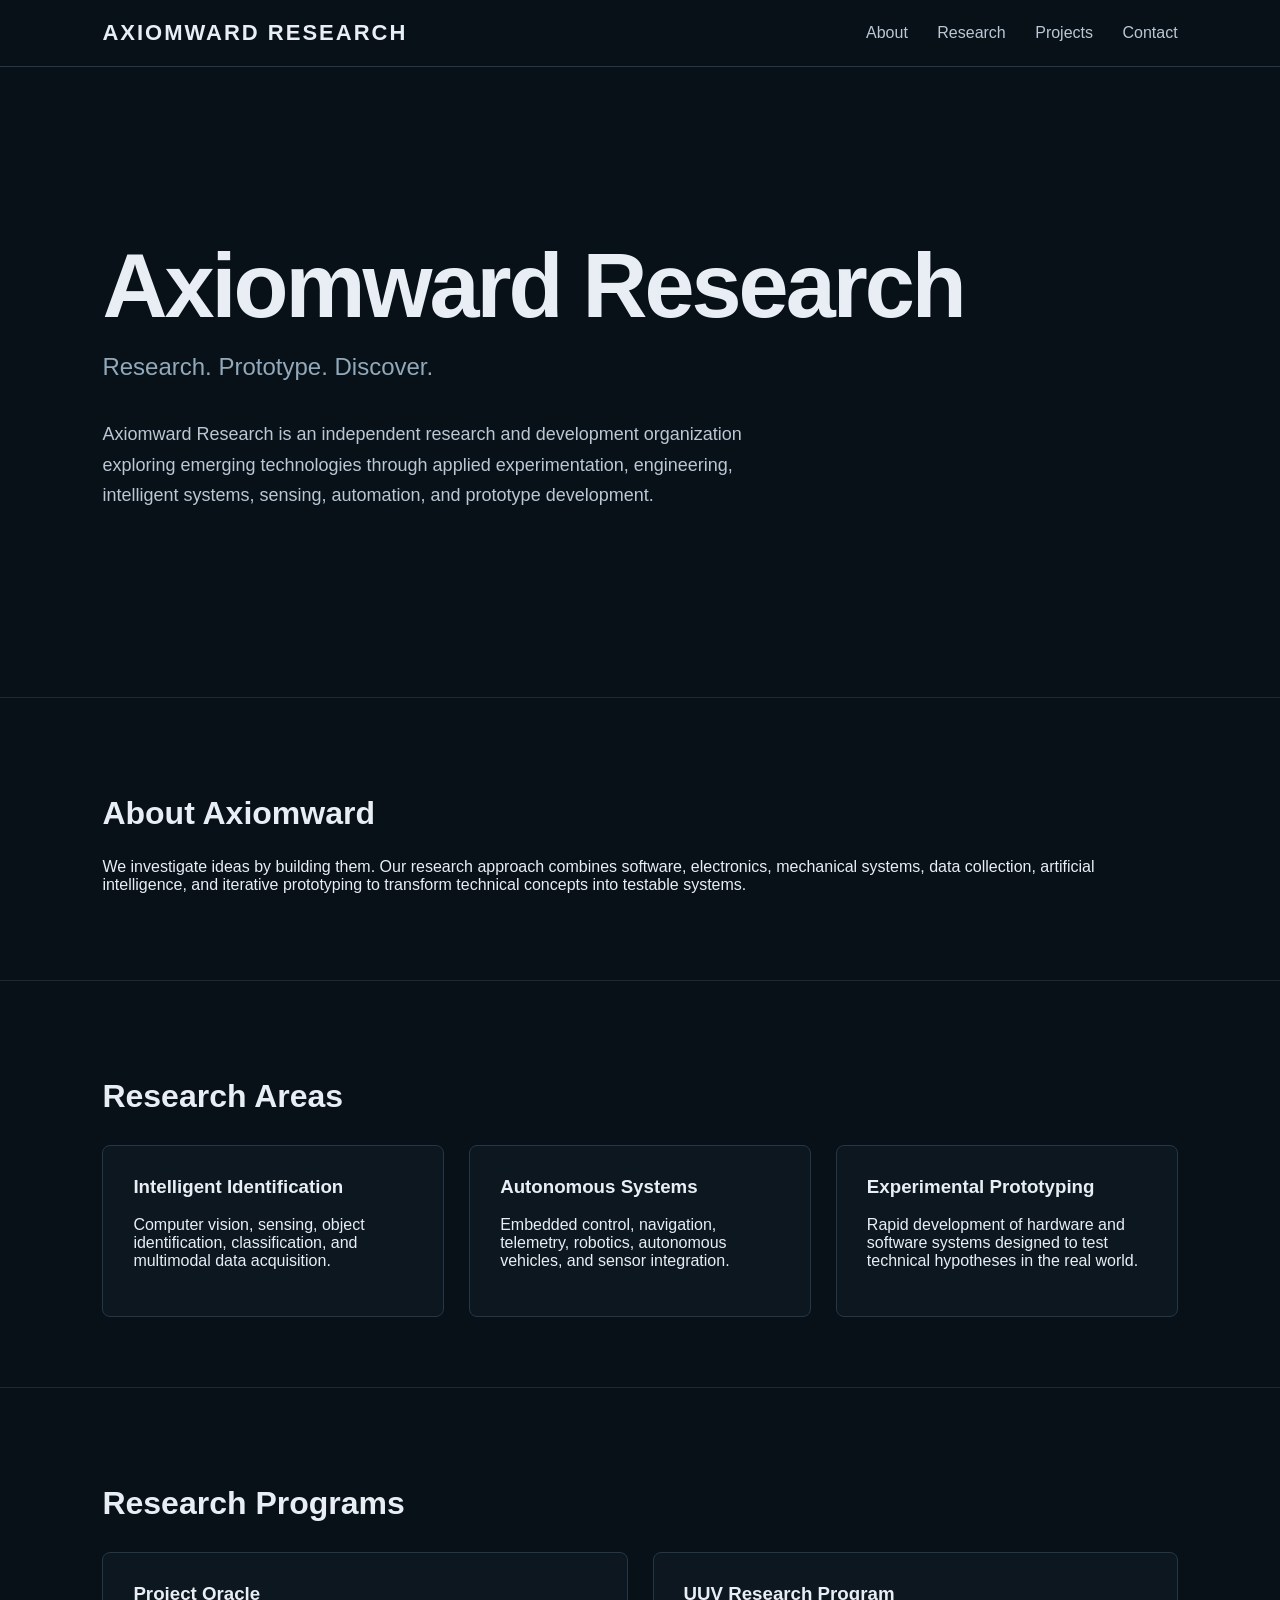
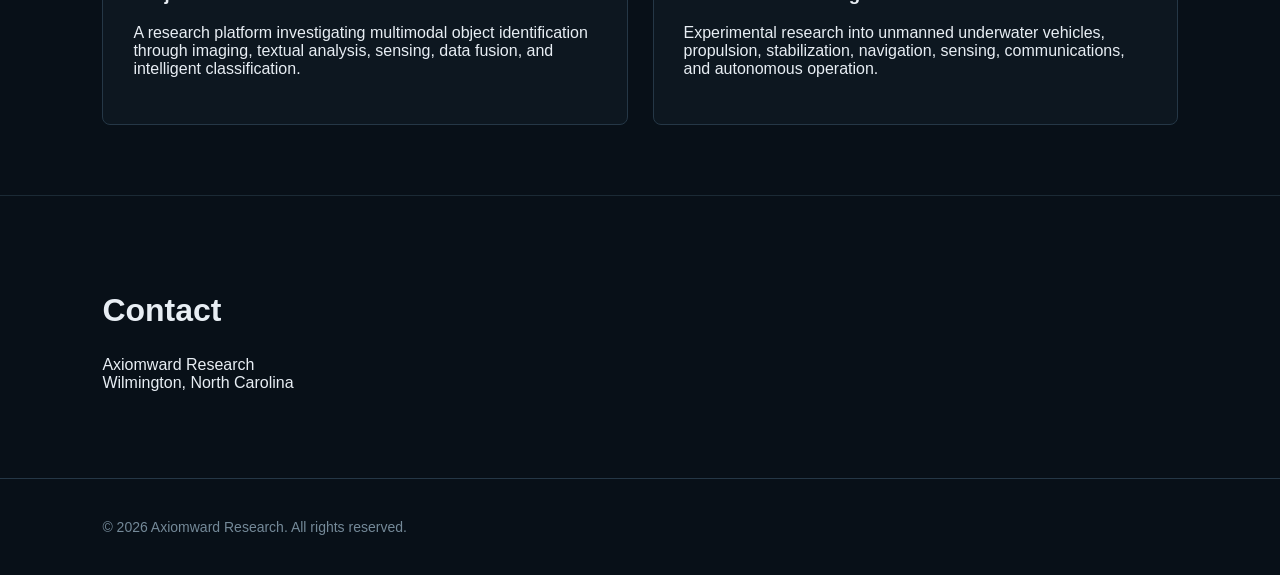
==== index.html @ 860c5de5 "Create index.html" ====
<!DOCTYPE html>
<html lang="en">
<head>
    <meta charset="UTF-8">
    <meta name="viewport" content="width=device-width, initial-scale=1.0">

    <title>Axiomward Research</title>

    <meta name="description"
          content="Axiomward Research develops experimental technologies through applied research, prototyping, sensing, automation, and intelligent systems.">

    <style>
        * {
            box-sizing: border-box;
        }

        body {
            margin: 0;
            font-family: Arial, Helvetica, sans-serif;
            background: #081018;
            color: #e8eef4;
        }

        header {
            padding: 20px 8%;
            border-bottom: 1px solid #253746;
            display: flex;
            justify-content: space-between;
            align-items: center;
        }

        .brand {
            font-size: 22px;
            font-weight: bold;
            letter-spacing: 2px;
        }

        nav a {
            color: #b9c8d4;
            text-decoration: none;
            margin-left: 25px;
        }

        nav a:hover {
            color: white;
        }

        .hero {
            min-height: 70vh;
            padding: 120px 8%;
            display: flex;
            flex-direction: column;
            justify-content: center;
            max-width: 1100px;
        }

        .hero h1 {
            font-size: clamp(48px, 8vw, 90px);
            margin: 0;
            letter-spacing: -3px;
        }

        .hero h2 {
            font-size: 24px;
            font-weight: normal;
            color: #91a9ba;
            margin-top: 15px;
        }

        .hero p {
            max-width: 700px;
            font-size: 18px;
            line-height: 1.7;
            color: #b9c8d4;
        }

        .section {
            padding: 70px 8%;
            border-top: 1px solid #1b2a35;
        }

        .section h2 {
            font-size: 32px;
        }

        .projects {
            display: grid;
            grid-template-columns: repeat(auto-fit, minmax(280px, 1fr));
            gap: 25px;
            margin-top: 30px;
        }

        .project {
            padding: 30px;
            border: 1px solid #253746;
            border-radius: 8px;
            background: #0d1720;
        }

        .project h3 {
            margin-top: 0;
        }

        footer {
            padding: 40px 8%;
            border-top: 1px solid #253746;
            color: #748998;
            font-size: 14px;
        }
    </style>
</head>

<body>

<header>
    <div class="brand">AXIOMWARD RESEARCH</div>

    <nav>
        <a href="#about">About</a>
        <a href="#research">Research</a>
        <a href="#projects">Projects</a>
        <a href="#contact">Contact</a>
    </nav>
</header>

<main>

<section class="hero">

    <h1>Axiomward Research</h1>

    <h2>Research. Prototype. Discover.</h2>

    <p>
        Axiomward Research is an independent research and development
        organization exploring emerging technologies through applied
        experimentation, engineering, intelligent systems, sensing,
        automation, and prototype development.
    </p>

</section>

<section class="section" id="about">

    <h2>About Axiomward</h2>

    <p>
        We investigate ideas by building them. Our research approach
        combines software, electronics, mechanical systems, data
        collection, artificial intelligence, and iterative prototyping
        to transform technical concepts into testable systems.
    </p>

</section>

<section class="section" id="research">

    <h2>Research Areas</h2>

    <div class="projects">

        <div class="project">
            <h3>Intelligent Identification</h3>
            <p>
                Computer vision, sensing, object identification,
                classification, and multimodal data acquisition.
            </p>
        </div>

        <div class="project">
            <h3>Autonomous Systems</h3>
            <p>
                Embedded control, navigation, telemetry, robotics,
                autonomous vehicles, and sensor integration.
            </p>
        </div>

        <div class="project">
            <h3>Experimental Prototyping</h3>
            <p>
                Rapid development of hardware and software systems
                designed to test technical hypotheses in the real world.
            </p>
        </div>

    </div>

</section>

<section class="section" id="projects">

    <h2>Research Programs</h2>

    <div class="projects">

        <div class="project">
            <h3>Project Oracle</h3>
            <p>
                A research platform investigating multimodal object
                identification through imaging, textual analysis,
                sensing, data fusion, and intelligent classification.
            </p>
        </div>

        <div class="project">
            <h3>UUV Research Program</h3>
            <p>
                Experimental research into unmanned underwater vehicles,
                propulsion, stabilization, navigation, sensing,
                communications, and autonomous operation.
            </p>
        </div>

    </div>

</section>

<section class="section" id="contact">

    <h2>Contact</h2>

    <p>
        Axiomward Research<br>
        Wilmington, North Carolina
    </p>

</section>

</main>

<footer>
    © 2026 Axiomward Research. All rights reserved.
</footer>

</body>
</html>
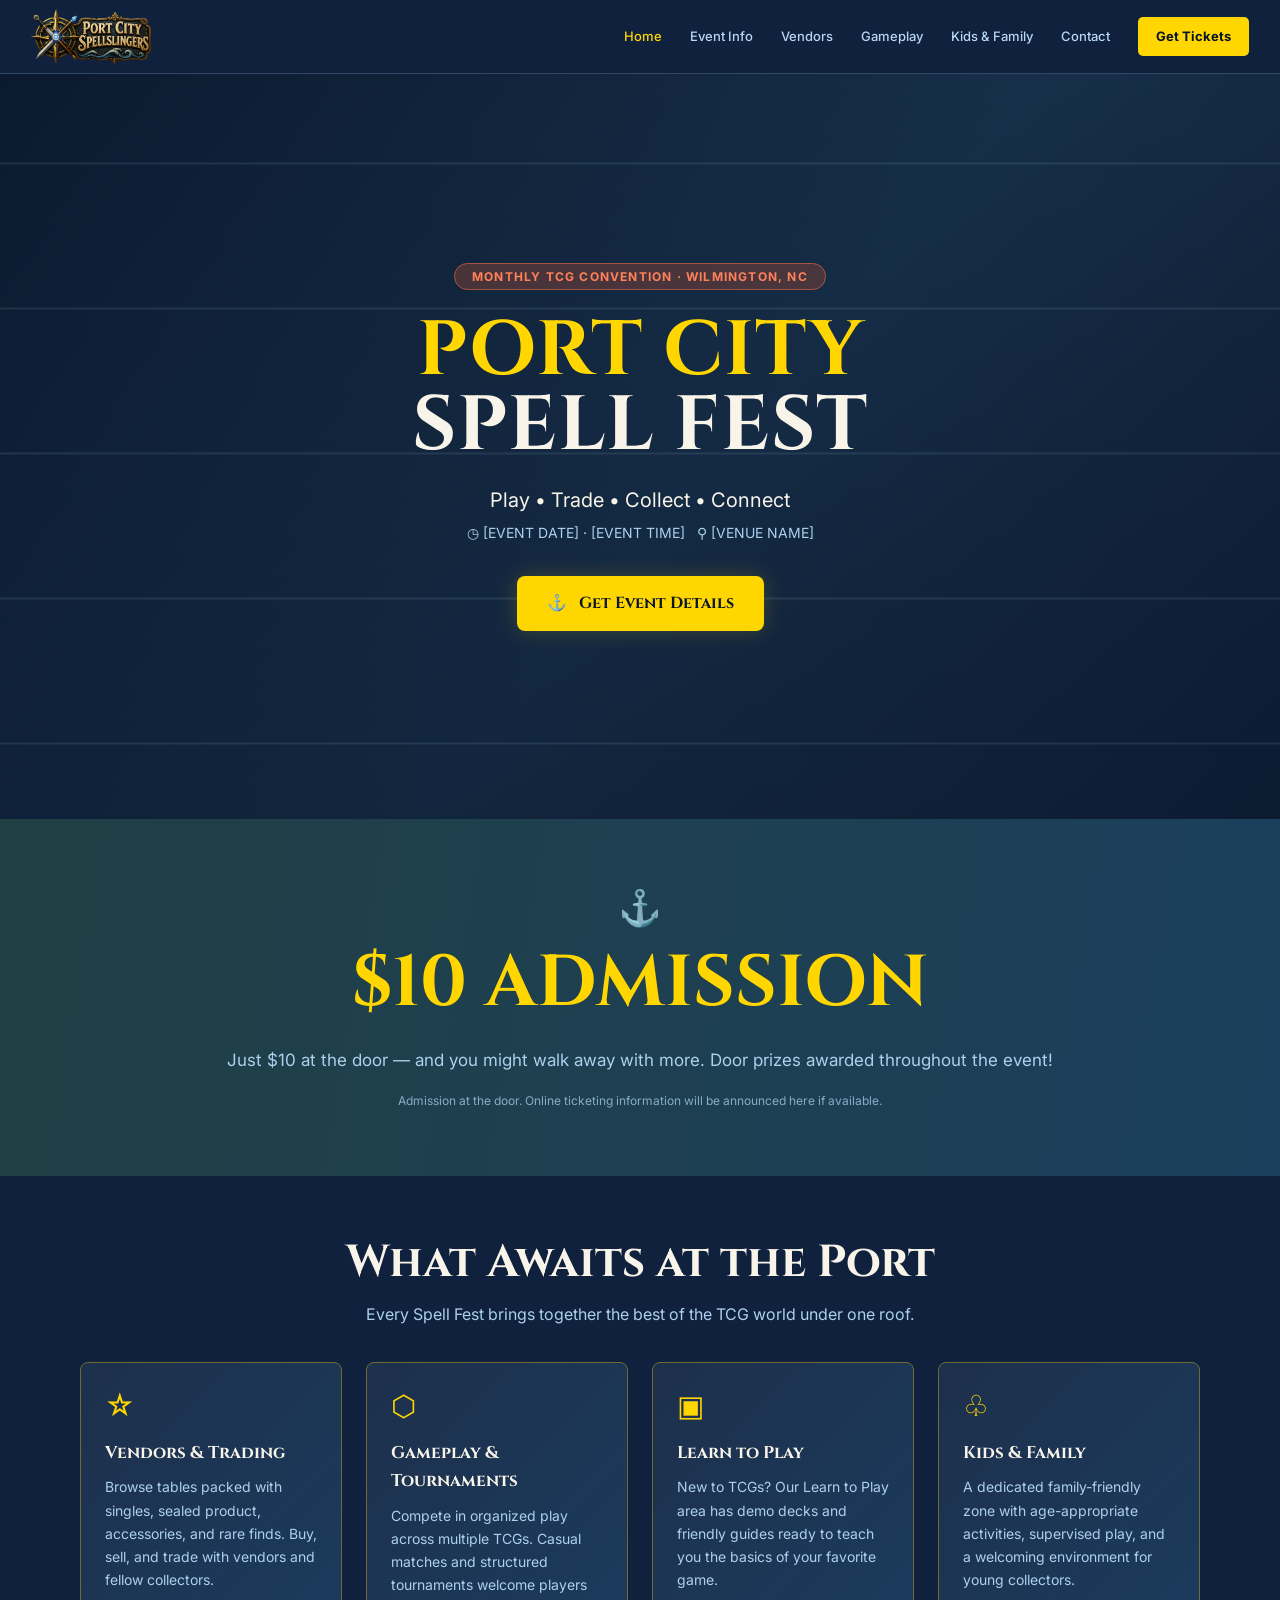
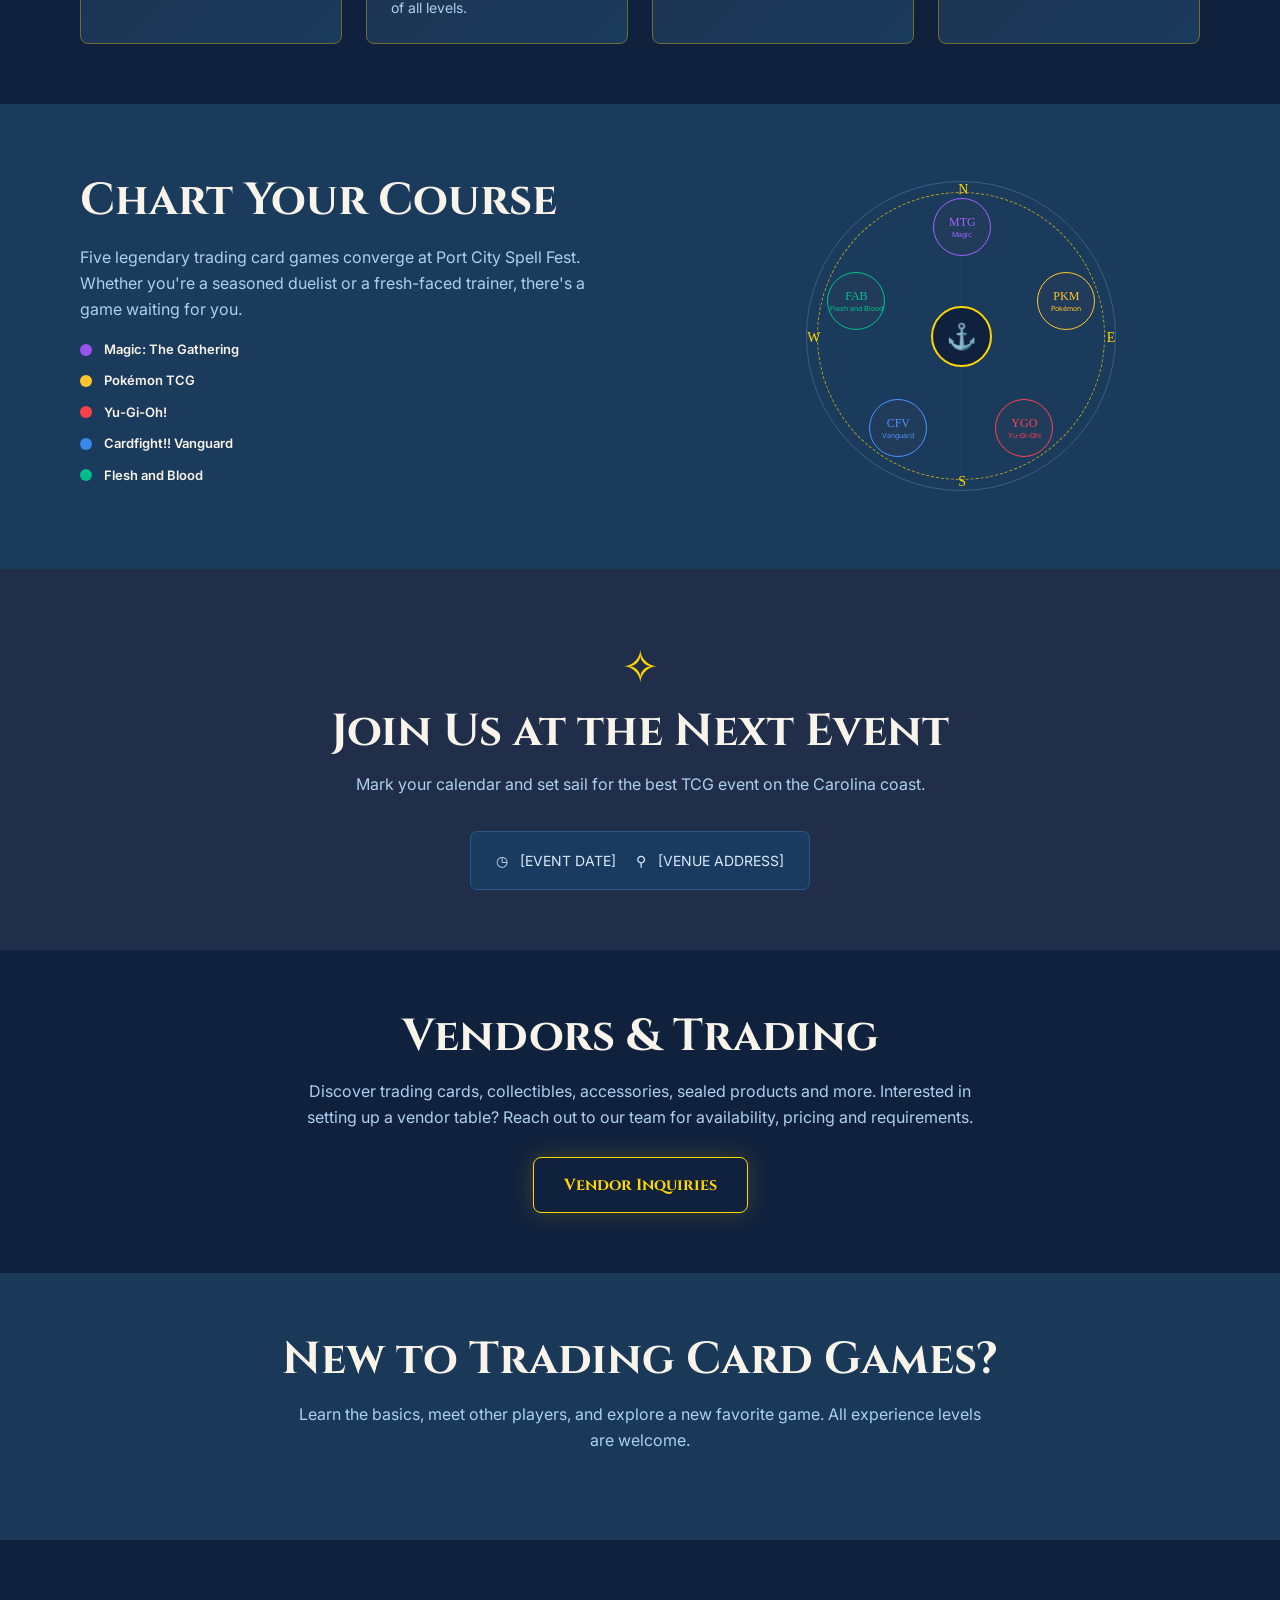
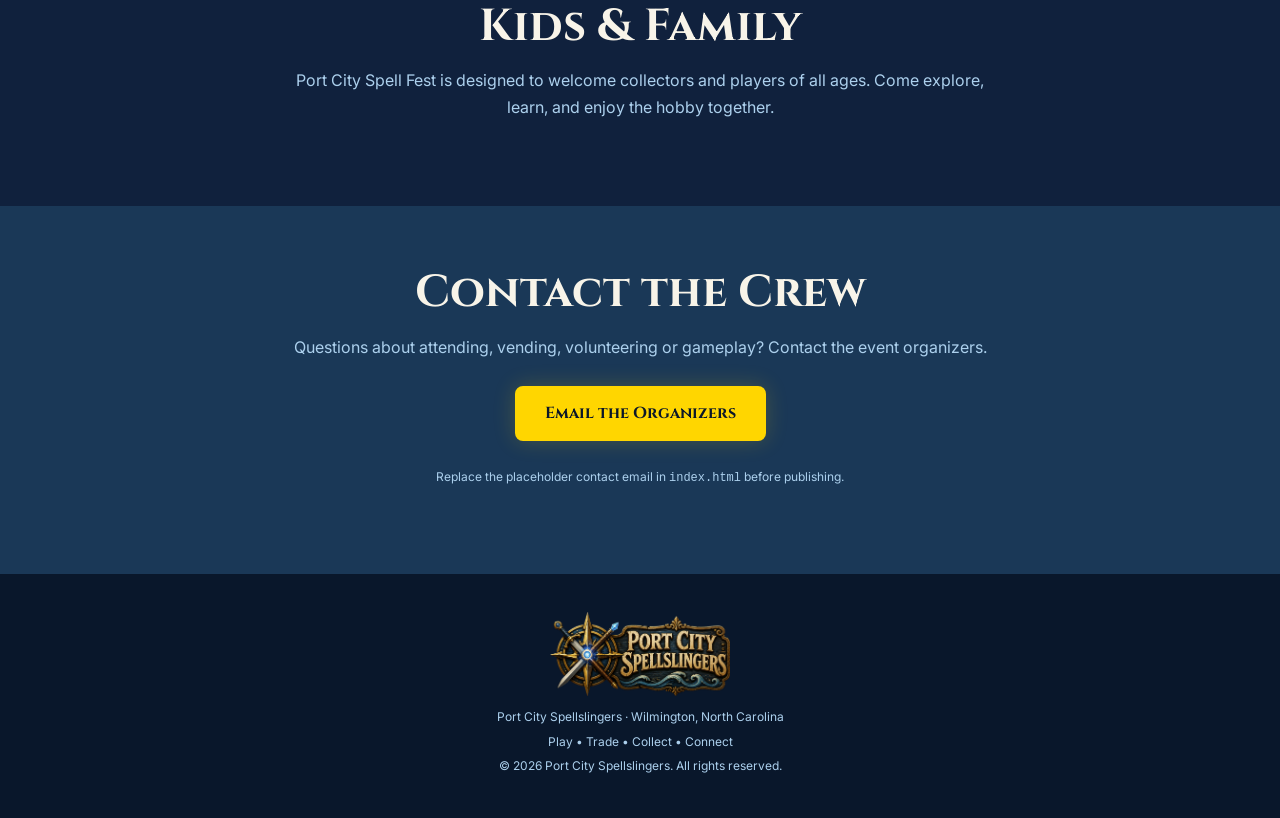
==== commit b87ee010: "Add files via upload" ====
--- a/index.html
+++ b/index.html
@@ -1,236 +1,24 @@
 <!DOCTYPE html>
-<html lang="en">
-<head>
-    <meta charset="UTF-8">
-    <meta name="viewport" content="width=device-width, initial-scale=1.0">
-
-    <title>Axiomward Research</title>
-
-    <meta name="description"
-          content="Axiomward Research develops experimental technologies through applied research, prototyping, sensing, automation, and intelligent systems.">
-
-    <style>
-        * {
-            box-sizing: border-box;
-        }
-
-        body {
-            margin: 0;
-            font-family: Arial, Helvetica, sans-serif;
-            background: #081018;
-            color: #e8eef4;
-        }
-
-        header {
-            padding: 20px 8%;
-            border-bottom: 1px solid #253746;
-            display: flex;
-            justify-content: space-between;
-            align-items: center;
-        }
-
-        .brand {
-            font-size: 22px;
-            font-weight: bold;
-            letter-spacing: 2px;
-        }
-
-        nav a {
-            color: #b9c8d4;
-            text-decoration: none;
-            margin-left: 25px;
-        }
-
-        nav a:hover {
-            color: white;
-        }
-
-        .hero {
-            min-height: 70vh;
-            padding: 120px 8%;
-            display: flex;
-            flex-direction: column;
-            justify-content: center;
-            max-width: 1100px;
-        }
-
-        .hero h1 {
-            font-size: clamp(48px, 8vw, 90px);
-            margin: 0;
-            letter-spacing: -3px;
-        }
-
-        .hero h2 {
-            font-size: 24px;
-            font-weight: normal;
-            color: #91a9ba;
-            margin-top: 15px;
-        }
-
-        .hero p {
-            max-width: 700px;
-            font-size: 18px;
-            line-height: 1.7;
-            color: #b9c8d4;
-        }
-
-        .section {
-            padding: 70px 8%;
-            border-top: 1px solid #1b2a35;
-        }
-
-        .section h2 {
-            font-size: 32px;
-        }
-
-        .projects {
-            display: grid;
-            grid-template-columns: repeat(auto-fit, minmax(280px, 1fr));
-            gap: 25px;
-            margin-top: 30px;
-        }
-
-        .project {
-            padding: 30px;
-            border: 1px solid #253746;
-            border-radius: 8px;
-            background: #0d1720;
-        }
-
-        .project h3 {
-            margin-top: 0;
-        }
-
-        footer {
-            padding: 40px 8%;
-            border-top: 1px solid #253746;
-            color: #748998;
-            font-size: 14px;
-        }
-    </style>
-</head>
-
-<body>
-
-<header>
-    <div class="brand">AXIOMWARD RESEARCH</div>
-
-    <nav>
-        <a href="#about">About</a>
-        <a href="#research">Research</a>
-        <a href="#projects">Projects</a>
-        <a href="#contact">Contact</a>
-    </nav>
-</header>
-
-<main>
-
-<section class="hero">
-
-    <h1>Axiomward Research</h1>
-
-    <h2>Research. Prototype. Discover.</h2>
-
-    <p>
-        Axiomward Research is an independent research and development
-        organization exploring emerging technologies through applied
-        experimentation, engineering, intelligent systems, sensing,
-        automation, and prototype development.
-    </p>
-
-</section>
-
-<section class="section" id="about">
-
-    <h2>About Axiomward</h2>
-
-    <p>
-        We investigate ideas by building them. Our research approach
-        combines software, electronics, mechanical systems, data
-        collection, artificial intelligence, and iterative prototyping
-        to transform technical concepts into testable systems.
-    </p>
-
-</section>
-
-<section class="section" id="research">
-
-    <h2>Research Areas</h2>
-
-    <div class="projects">
-
-        <div class="project">
-            <h3>Intelligent Identification</h3>
-            <p>
-                Computer vision, sensing, object identification,
-                classification, and multimodal data acquisition.
-            </p>
-        </div>
-
-        <div class="project">
-            <h3>Autonomous Systems</h3>
-            <p>
-                Embedded control, navigation, telemetry, robotics,
-                autonomous vehicles, and sensor integration.
-            </p>
-        </div>
-
-        <div class="project">
-            <h3>Experimental Prototyping</h3>
-            <p>
-                Rapid development of hardware and software systems
-                designed to test technical hypotheses in the real world.
-            </p>
-        </div>
-
-    </div>
-
-</section>
-
-<section class="section" id="projects">
-
-    <h2>Research Programs</h2>
-
-    <div class="projects">
-
-        <div class="project">
-            <h3>Project Oracle</h3>
-            <p>
-                A research platform investigating multimodal object
-                identification through imaging, textual analysis,
-                sensing, data fusion, and intelligent classification.
-            </p>
-        </div>
-
-        <div class="project">
-            <h3>UUV Research Program</h3>
-            <p>
-                Experimental research into unmanned underwater vehicles,
-                propulsion, stabilization, navigation, sensing,
-                communications, and autonomous operation.
-            </p>
-        </div>
-
-    </div>
-
-</section>
-
-<section class="section" id="contact">
-
-    <h2>Contact</h2>
-
-    <p>
-        Axiomward Research<br>
-        Wilmington, North Carolina
-    </p>
-
-</section>
-
-</main>
-
-<footer>
-    © 2026 Axiomward Research. All rights reserved.
-</footer>
-
-</body>
-</html>
+<html lang="en"><head><meta charset="UTF-8"><meta name="viewport" content="width=device-width,initial-scale=1">
+<meta name="theme-color" content="#10213d"><meta name="description" content="Port City Spell Fest — Wilmington, NC trading card game convention. Play, trade, collect and connect.">
+<title>Port City Spellslingers | Port City Spell Fest</title><link rel="icon" href="favicon.png"><link rel="stylesheet" href="style.css"></head>
+<body><a class="skip" href="#main">Skip to content</a>
+<header class="site-header"><a class="brand" href="#home" aria-label="Port City Spellslingers home"><img src="logo.png" alt="Port City Spellslingers"></a>
+<button class="menu-toggle" aria-label="Toggle navigation" aria-expanded="false">☰</button>
+<nav class="nav" aria-label="Main navigation"><a href="#home">Home</a><a href="#event">Event Info</a><a href="#vendors">Vendors</a><a href="#gameplay">Gameplay</a><a href="#family">Kids & Family</a><a href="#contact">Contact</a><a class="nav-ticket" href="#tickets">Get Tickets</a></nav></header>
+<main id="main"><section class="hero" id="home"><div class="hero-inner"><span class="eyebrow">MONTHLY TCG CONVENTION · WILMINGTON, NC</span><h1><span>PORT CITY</span><br>SPELL FEST</h1><p class="tagline">Play • Trade • Collect • Connect</p><p class="event-meta">◷ <span data-date>[EVENT DATE]</span> · <span data-time>[EVENT TIME]</span> &nbsp; ⚲ <span data-venue>[VENUE NAME]</span></p><a class="btn" href="#event">⚓ &nbsp; Get Event Details</a></div></section>
+<section class="admission" id="tickets"><div class="anchor">⚓</div><h2>$10 ADMISSION</h2><p>Just $10 at the door — and you might walk away with more. Door prizes awarded throughout the event!</p><p class="ticket-note">Admission at the door. Online ticketing information will be announced here if available.</p></section>
+<section class="features section" id="event"><h2>What Awaits at the Port</h2><p class="section-sub">Every Spell Fest brings together the best of the TCG world under one roof.</p><div class="feature-grid">
+<a class="feature" href="#vendors"><span class="feature-icon">☆</span><h3>Vendors & Trading</h3><p>Browse tables packed with singles, sealed product, accessories, and rare finds. Buy, sell, and trade with vendors and fellow collectors.</p></a>
+<a class="feature" href="#gameplay"><span class="feature-icon">⬡</span><h3>Gameplay & Tournaments</h3><p>Compete in organized play across multiple TCGs. Casual matches and structured tournaments welcome players of all levels.</p></a>
+<a class="feature" href="#learn"><span class="feature-icon">▣</span><h3>Learn to Play</h3><p>New to TCGs? Our Learn to Play area has demo decks and friendly guides ready to teach you the basics of your favorite game.</p></a>
+<a class="feature" href="#family"><span class="feature-icon">♧</span><h3>Kids & Family</h3><p>A dedicated family-friendly zone with age-appropriate activities, supervised play, and a welcoming environment for young collectors.</p></a></div></section>
+<section class="course section" id="gameplay"><div class="course-copy"><h2>Chart Your Course</h2><p>Five legendary trading card games converge at Port City Spell Fest. Whether you're a seasoned duelist or a fresh-faced trainer, there's a game waiting for you.</p><ul class="games"><li><i class="purple"></i>Magic: The Gathering</li><li><i class="gold"></i>Pokémon TCG</li><li><i class="red"></i>Yu-Gi-Oh!</li><li><i class="blue"></i>Cardfight!! Vanguard</li><li><i class="green"></i>Flesh and Blood</li></ul></div>
+<div class="compass" aria-label="Featured games compass"><span class="north">N</span><span class="east">E</span><span class="south">S</span><span class="west">W</span><div class="ring"></div><div class="hub">⚓</div><div class="game-dot mtg">MTG<small>Magic</small></div><div class="game-dot pkm">PKM<small>Pokémon</small></div><div class="game-dot ygo">YGO<small>Yu-Gi-Oh!</small></div><div class="game-dot cfv">CFV<small>Vanguard</small></div><div class="game-dot fab">FAB<small>Flesh and Blood</small></div></div></section>
+<section class="next section"><div class="sparkle">✧</div><h2>Join Us at the Next Event</h2><p class="section-sub">Mark your calendar and set sail for the best TCG event on the Carolina coast.</p><div class="details"><span>◷ &nbsp; <span data-date>[EVENT DATE]</span></span><span>⚲ &nbsp; <span data-address>[VENUE ADDRESS]</span></span></div></section>
+<section class="section detail-section" id="vendors"><h2>Vendors & Trading</h2><p>Discover trading cards, collectibles, accessories, sealed products and more. Interested in setting up a vendor table? Reach out to our team for availability, pricing and requirements.</p><a class="btn btn-outline" href="#contact">Vendor Inquiries</a></section>
+<section class="section detail-section alt" id="learn"><h2>New to Trading Card Games?</h2><p>Learn the basics, meet other players, and explore a new favorite game. All experience levels are welcome.</p></section>
+<section class="section detail-section" id="family"><h2>Kids & Family</h2><p>Port City Spell Fest is designed to welcome collectors and players of all ages. Come explore, learn, and enjoy the hobby together.</p></section>
+<section class="section detail-section alt" id="contact"><h2>Contact the Crew</h2><p>Questions about attending, vending, volunteering or gameplay? Contact the event organizers.</p><p><a class="btn" id="contact-link" href="mailto:REPLACE_WITH_EMAIL@example.com?subject=Port%20City%20Spell%20Fest%20Inquiry">Email the Organizers</a></p><p class="small">Replace the placeholder contact email in <code>index.html</code> before publishing.</p></section></main>
+<footer><img src="logo.png" alt="" loading="lazy"><p>Port City Spellslingers · Wilmington, North Carolina</p><p>Play • Trade • Collect • Connect</p><p>© <span id="year"></span> Port City Spellslingers. All rights reserved.</p></footer>
+<script src="script.js"></script></body></html>
--- a/style.css
+++ b/style.css
@@ -0,0 +1,2 @@
+@import url('https://fonts.googleapis.com/css2?family=Cinzel:wght@500;600;700&family=Inter:wght@400;500;600;700&display=swap');
+:root{--navy:#10213d;--deep:#0c1c34;--panel:#1b395a;--gold:#ffd600;--text:#f8f4e9;--muted:#acd0ed}*{box-sizing:border-box}html{scroll-behavior:smooth;scroll-padding-top:80px}body{margin:0;background:var(--navy);color:var(--text);font-family:Inter,Arial,sans-serif;line-height:1.65}a{color:inherit}.skip{position:absolute;top:-60px;left:8px;background:white;color:black;padding:8px;z-index:100}.skip:focus{top:8px}.site-header{height:74px;background:#10213d;display:flex;align-items:center;justify-content:space-between;padding:8px 2.4%;border-bottom:1px solid #314764;position:sticky;top:0;z-index:10}.brand img{display:block;width:120px;max-height:62px;object-fit:contain}.nav{display:flex;align-items:center;gap:28px}.nav a{text-decoration:none;font-size:13px;color:#b7d7f6;font-weight:500}.nav a:hover,.nav a:focus{color:var(--gold)}.nav a:first-child{color:var(--gold)}.nav .nav-ticket{background:var(--gold);color:#061428;padding:9px 18px;border-radius:5px;font-weight:700}.menu-toggle{display:none}.hero{min-height:745px;display:grid;place-items:center;text-align:center;padding:100px 20px;position:relative;background:linear-gradient(180deg,rgba(12,27,49,.55),rgba(12,27,49,.76)),linear-gradient(130deg,#0a172a,#244767 55%,#101c32)}.hero:before{content:"";position:absolute;inset:0;opacity:.18;background:repeating-linear-gradient(0deg,transparent 0 74px,#7392a8 75px 76px,transparent 77px 145px);pointer-events:none}.hero-inner{position:relative}.eyebrow{border:1px solid #a35442;background:#643b38aa;color:#ff825a;border-radius:25px;padding:5px 17px;letter-spacing:1.2px;font-size:12px;font-weight:700}.hero h1{font-family:Cinzel,Georgia,serif;font-size:clamp(48px,6vw,82px);line-height:.98;letter-spacing:1px;margin:25px 0 20px;font-weight:700}.hero h1 span{color:var(--gold)}.tagline{font-size:20px;margin:15px 0 4px}.event-meta{font-size:14px;color:var(--muted);margin:0 0 32px}.btn{display:inline-block;background:var(--gold);color:#0b1729;border-radius:8px;padding:14px 30px;text-decoration:none;font-family:Cinzel,Georgia,serif;font-weight:700;box-shadow:0 0 22px #ffd60030}.btn:hover{background:#ffe956;transform:translateY(-1px)}.admission{text-align:center;background:linear-gradient(100deg,#203f44,#1b405d);padding:60px 20px 53px}.anchor{color:#37baff;font-size:35px}.admission h2{font-size:clamp(45px,6vw,72px);color:var(--gold);margin:2px 0;font-family:Cinzel,Georgia,serif;line-height:1.25}.admission p{color:var(--muted);font-size:17px}.admission .ticket-note{font-size:12px;opacity:.75}.section{padding:60px max(5%,calc((100vw - 1120px)/2));}.section h2{font-family:Cinzel,Georgia,serif;font-size:clamp(28px,3.5vw,46px);line-height:1.2;margin:0 0 12px}.features{text-align:center;background:#10213d}.section-sub{color:var(--muted);margin:0 0 34px}.feature-grid{display:grid;grid-template-columns:repeat(4,1fr);gap:24px;text-align:left}.feature{display:block;text-decoration:none;background:linear-gradient(135deg,#1d304c,#1b3b5d);border:1px solid #706b36;border-radius:8px;padding:24px;min-height:270px;transition:transform .2s,border-color .2s}.feature:hover{transform:translateY(-5px);border-color:var(--gold)}.feature-icon{display:block;color:var(--gold);font-size:29px;line-height:1.3}.feature h3{font-family:Cinzel,Georgia,serif;font-size:17px;margin:15px 0 8px}.feature p{color:var(--muted);font-size:14px;margin:0}.course{background:#1b3b5c;display:grid;grid-template-columns:1.2fr 1fr;gap:70px;align-items:center;min-height:465px}.course p{color:var(--muted);max-width:540px}.games{padding:0;list-style:none;font-size:13px;font-weight:600}.games li{display:flex;align-items:center;gap:12px;margin:10px 0}.games i{width:12px;height:12px;border-radius:50%;display:inline-block}.purple{background:#9854ef}.gold{background:#ffc52a}.red{background:#ff4049}.blue{background:#3788ef}.green{background:#00ba89}.compass{height:310px;width:310px;border:1px solid #3c5e80;border-radius:50%;position:relative;margin:auto;background:linear-gradient(90deg,transparent 49.8%,#41608055 50%,transparent 50.2%),linear-gradient(0deg,transparent 49.8%,#41608055 50%,transparent 50.2%)}.ring{position:absolute;inset:10px;border:1px dashed #c8aa19;border-radius:50%}.hub{position:absolute;top:40%;left:40%;width:20%;height:20%;border:2px solid var(--gold);border-radius:50%;display:grid;place-items:center;color:#3bb6ef;background:#10213d;font-size:25px}.north,.east,.south,.west{position:absolute;color:var(--gold);font:14px Georgia}.north{top:0;left:49%}.east{right:0;top:48%}.south{bottom:0;left:49%}.west{left:0;top:48%}.game-dot{position:absolute;width:58px;height:58px;border:1.5px solid currentColor;border-radius:50%;display:flex;flex-direction:column;align-items:center;justify-content:center;font:12px Georgia;background:#213b5a}.game-dot small{font:7px Inter}.mtg{top:16px;left:126px;color:#9d66ff}.pkm{top:90px;right:20px;color:#ffc52a}.ygo{right:62px;bottom:33px;color:#ff4054}.cfv{left:62px;bottom:33px;color:#4b95ff}.fab{top:90px;left:20px;color:#00c58b}.next{text-align:center;background:#202e49}.sparkle{font-size:46px;color:var(--gold)}.details{display:inline-flex;flex-wrap:wrap;gap:20px;background:#1a3b60;border:1px solid #2b5886;border-radius:7px;padding:17px 25px;font-size:14px;color:#d9eaff}.detail-section{text-align:center}.detail-section p{max-width:700px;margin:14px auto 26px;color:var(--muted)}.detail-section.alt{background:#1a3857}.btn-outline{background:transparent;color:var(--gold);border:1px solid var(--gold)}.small{font-size:12px}footer{background:#09172b;text-align:center;padding:38px 20px;color:var(--muted);font-size:12px}footer img{width:180px;max-width:60%}footer p{margin:5px 0}@media(max-width:900px){.nav{gap:12px}.nav a{font-size:12px}.feature-grid{grid-template-columns:repeat(2,1fr)}.course{gap:25px}}@media(max-width:650px){.site-header{height:70px}.menu-toggle{display:block;background:none;border:1px solid #6381a4;border-radius:5px;color:white;padding:7px 12px;font-size:22px;cursor:pointer}.nav{display:none;position:absolute;top:69px;left:0;right:0;background:#10213d;padding:18px;flex-direction:column;align-items:stretch;gap:12px;border-bottom:1px solid #456}.nav.open{display:flex}.nav a{font-size:15px}.nav .nav-ticket{text-align:center}.hero{min-height:570px;padding:70px 18px}.eyebrow{font-size:9px}.tagline{font-size:17px}.event-meta{font-size:12px}.feature-grid{grid-template-columns:1fr}.feature{min-height:unset}.course{grid-template-columns:1fr}.compass{transform:scale(.9);transform-origin:center}.section{padding:48px 6%}.details{display:flex;flex-direction:column;gap:8px}.admission{padding:45px 15px}.admission p{font-size:15px}}@media(prefers-reduced-motion:reduce){html{scroll-behavior:auto}*{transition:none!important}}
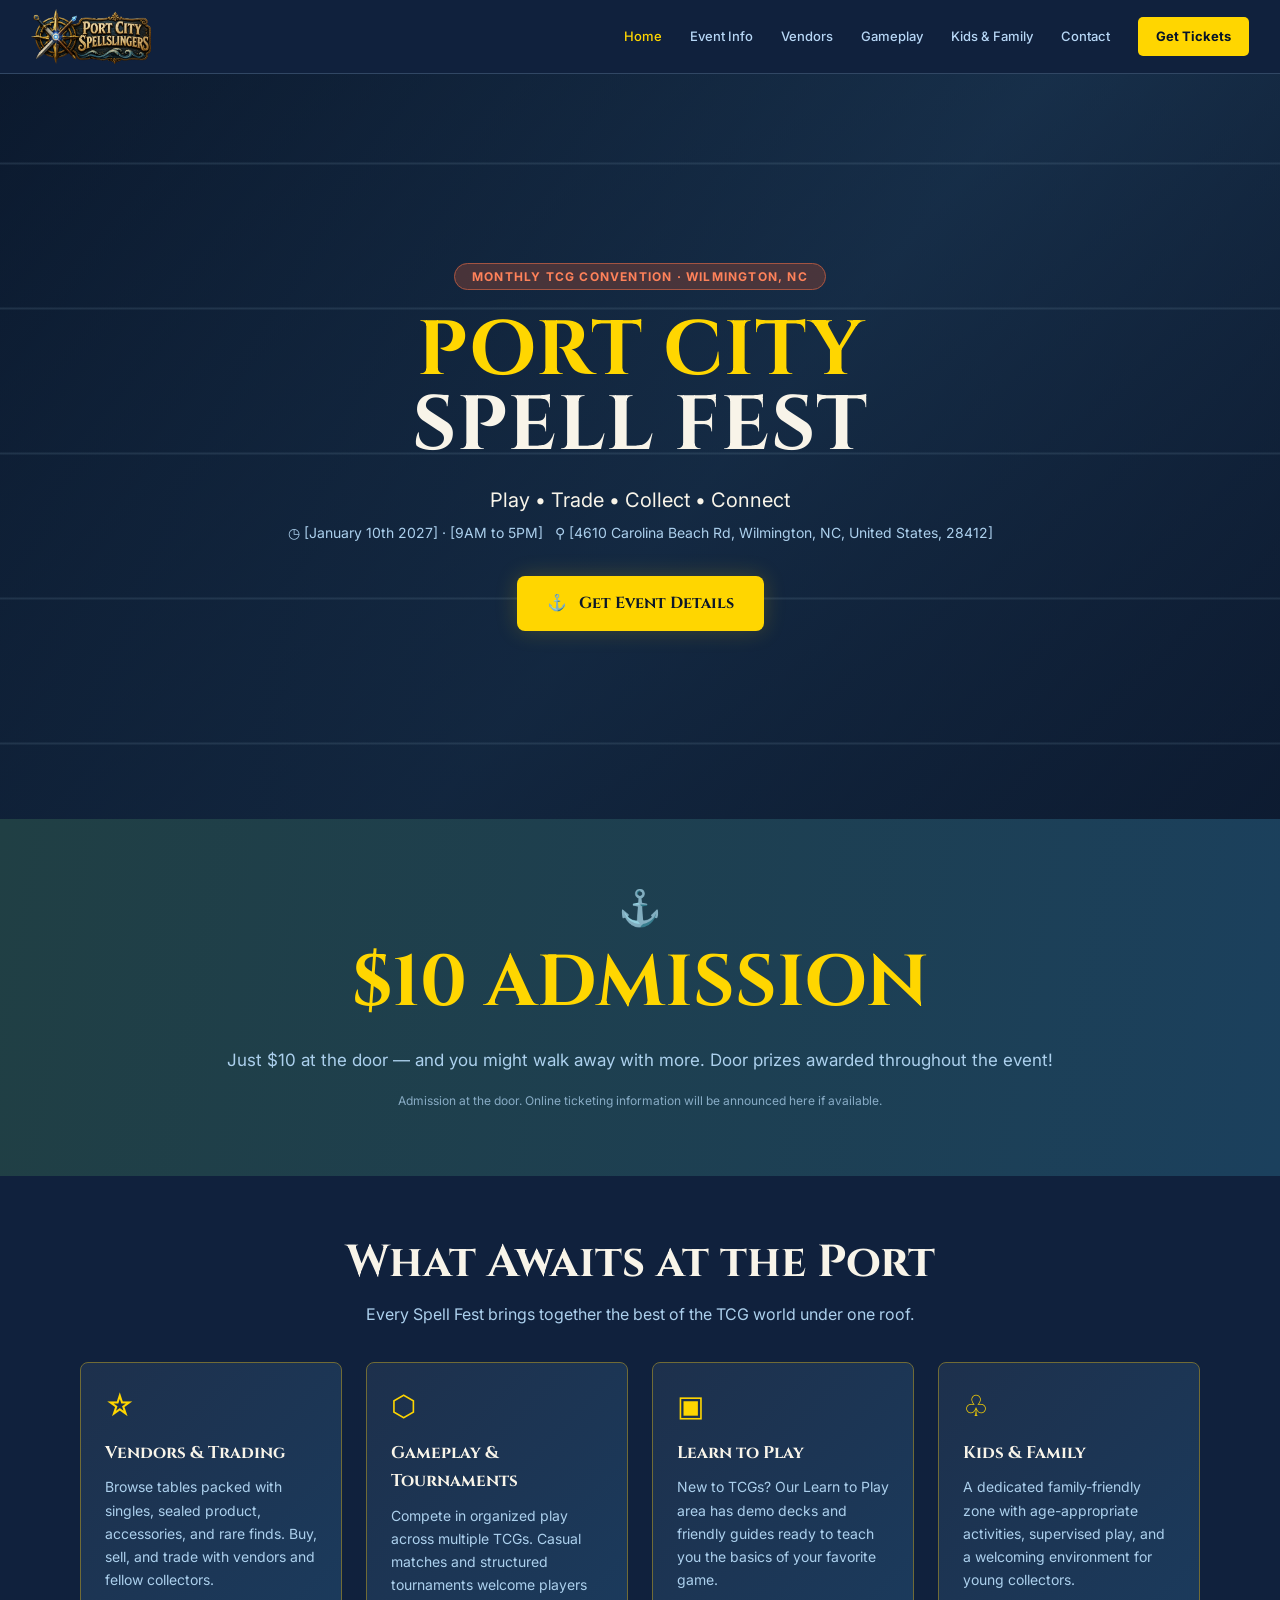
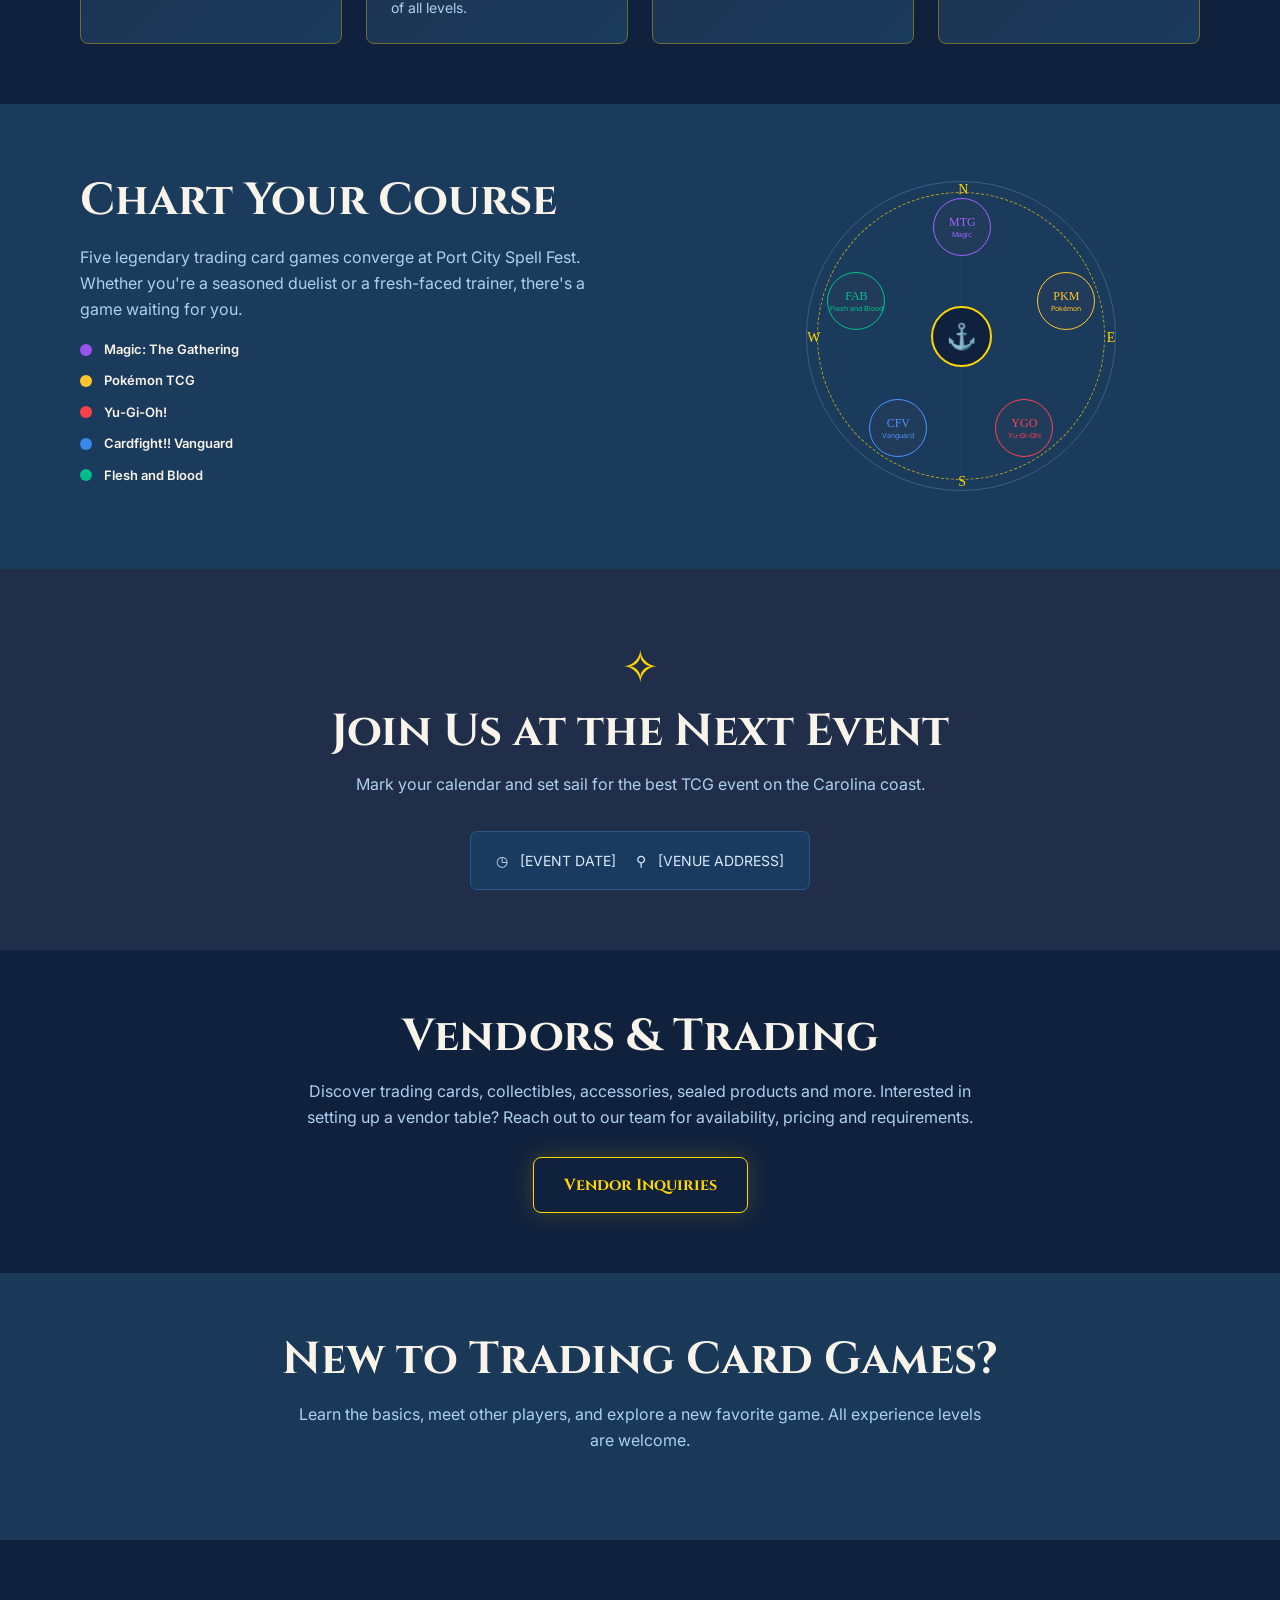
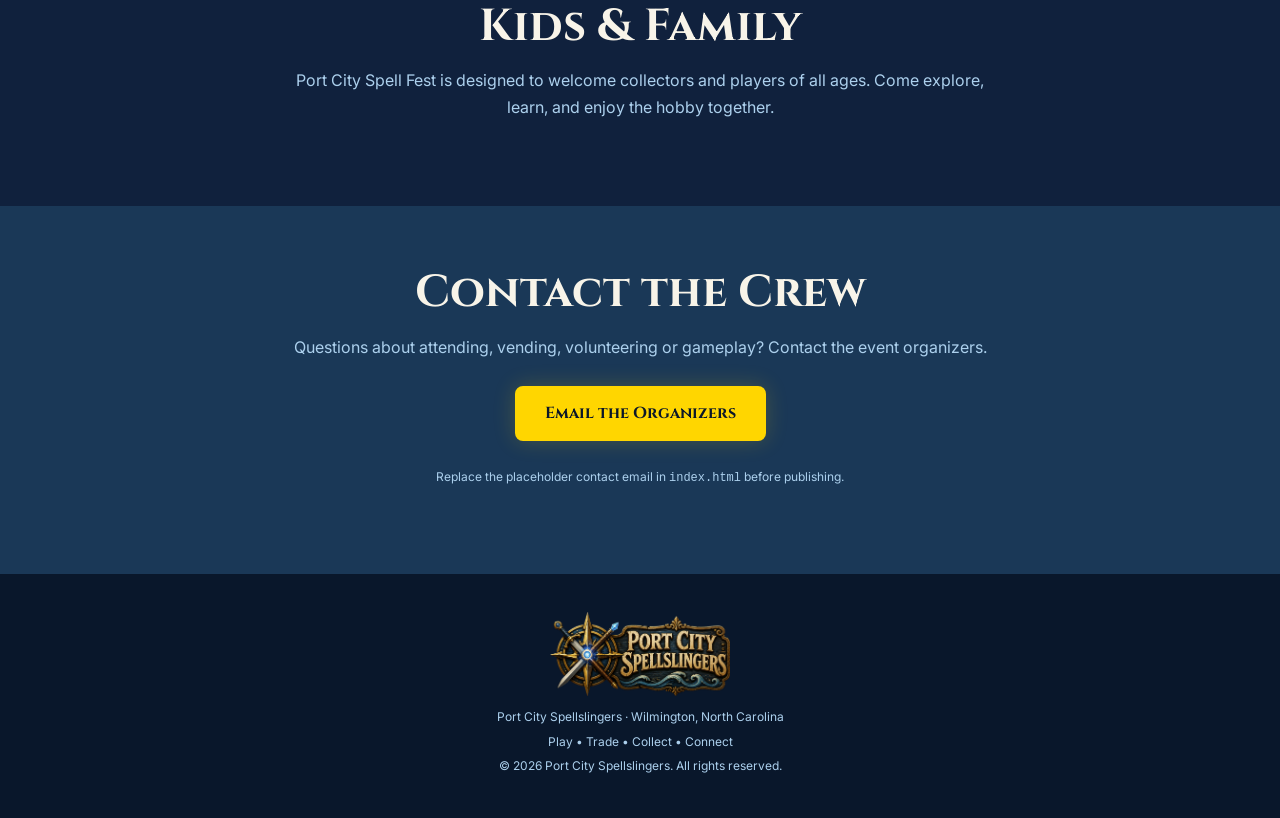
==== commit 97d5e0b6: "Update event details in index.html Updated event date, time, and venue information in the hero secti" ====
--- a/index.html
+++ b/index.html
@@ -6,7 +6,7 @@
 <header class="site-header"><a class="brand" href="#home" aria-label="Port City Spellslingers home"><img src="logo.png" alt="Port City Spellslingers"></a>
 <button class="menu-toggle" aria-label="Toggle navigation" aria-expanded="false">☰</button>
 <nav class="nav" aria-label="Main navigation"><a href="#home">Home</a><a href="#event">Event Info</a><a href="#vendors">Vendors</a><a href="#gameplay">Gameplay</a><a href="#family">Kids & Family</a><a href="#contact">Contact</a><a class="nav-ticket" href="#tickets">Get Tickets</a></nav></header>
-<main id="main"><section class="hero" id="home"><div class="hero-inner"><span class="eyebrow">MONTHLY TCG CONVENTION · WILMINGTON, NC</span><h1><span>PORT CITY</span><br>SPELL FEST</h1><p class="tagline">Play • Trade • Collect • Connect</p><p class="event-meta">◷ <span data-date>[EVENT DATE]</span> · <span data-time>[EVENT TIME]</span> &nbsp; ⚲ <span data-venue>[VENUE NAME]</span></p><a class="btn" href="#event">⚓ &nbsp; Get Event Details</a></div></section>
+<main id="main"><section class="hero" id="home"><div class="hero-inner"><span class="eyebrow">MONTHLY TCG CONVENTION · WILMINGTON, NC</span><h1><span>PORT CITY</span><br>SPELL FEST</h1><p class="tagline">Play • Trade • Collect • Connect</p><p class="event-meta">◷ <span data-date>[January 10th 2027]</span> · <span data-time>[9AM to 5PM]</span> &nbsp; ⚲ <span data-venue>[4610 Carolina Beach Rd, Wilmington, NC, United States, 28412]</span></p><a class="btn" href="#event">⚓ &nbsp; Get Event Details</a></div></section>
 <section class="admission" id="tickets"><div class="anchor">⚓</div><h2>$10 ADMISSION</h2><p>Just $10 at the door — and you might walk away with more. Door prizes awarded throughout the event!</p><p class="ticket-note">Admission at the door. Online ticketing information will be announced here if available.</p></section>
 <section class="features section" id="event"><h2>What Awaits at the Port</h2><p class="section-sub">Every Spell Fest brings together the best of the TCG world under one roof.</p><div class="feature-grid">
 <a class="feature" href="#vendors"><span class="feature-icon">☆</span><h3>Vendors & Trading</h3><p>Browse tables packed with singles, sealed product, accessories, and rare finds. Buy, sell, and trade with vendors and fellow collectors.</p></a>
@@ -21,4 +21,4 @@
 <section class="section detail-section" id="family"><h2>Kids & Family</h2><p>Port City Spell Fest is designed to welcome collectors and players of all ages. Come explore, learn, and enjoy the hobby together.</p></section>
 <section class="section detail-section alt" id="contact"><h2>Contact the Crew</h2><p>Questions about attending, vending, volunteering or gameplay? Contact the event organizers.</p><p><a class="btn" id="contact-link" href="mailto:REPLACE_WITH_EMAIL@example.com?subject=Port%20City%20Spell%20Fest%20Inquiry">Email the Organizers</a></p><p class="small">Replace the placeholder contact email in <code>index.html</code> before publishing.</p></section></main>
 <footer><img src="logo.png" alt="" loading="lazy"><p>Port City Spellslingers · Wilmington, North Carolina</p><p>Play • Trade • Collect • Connect</p><p>© <span id="year"></span> Port City Spellslingers. All rights reserved.</p></footer>
-<script src="script.js"></script></body></html>+<script src="script.js"></script></body></html>
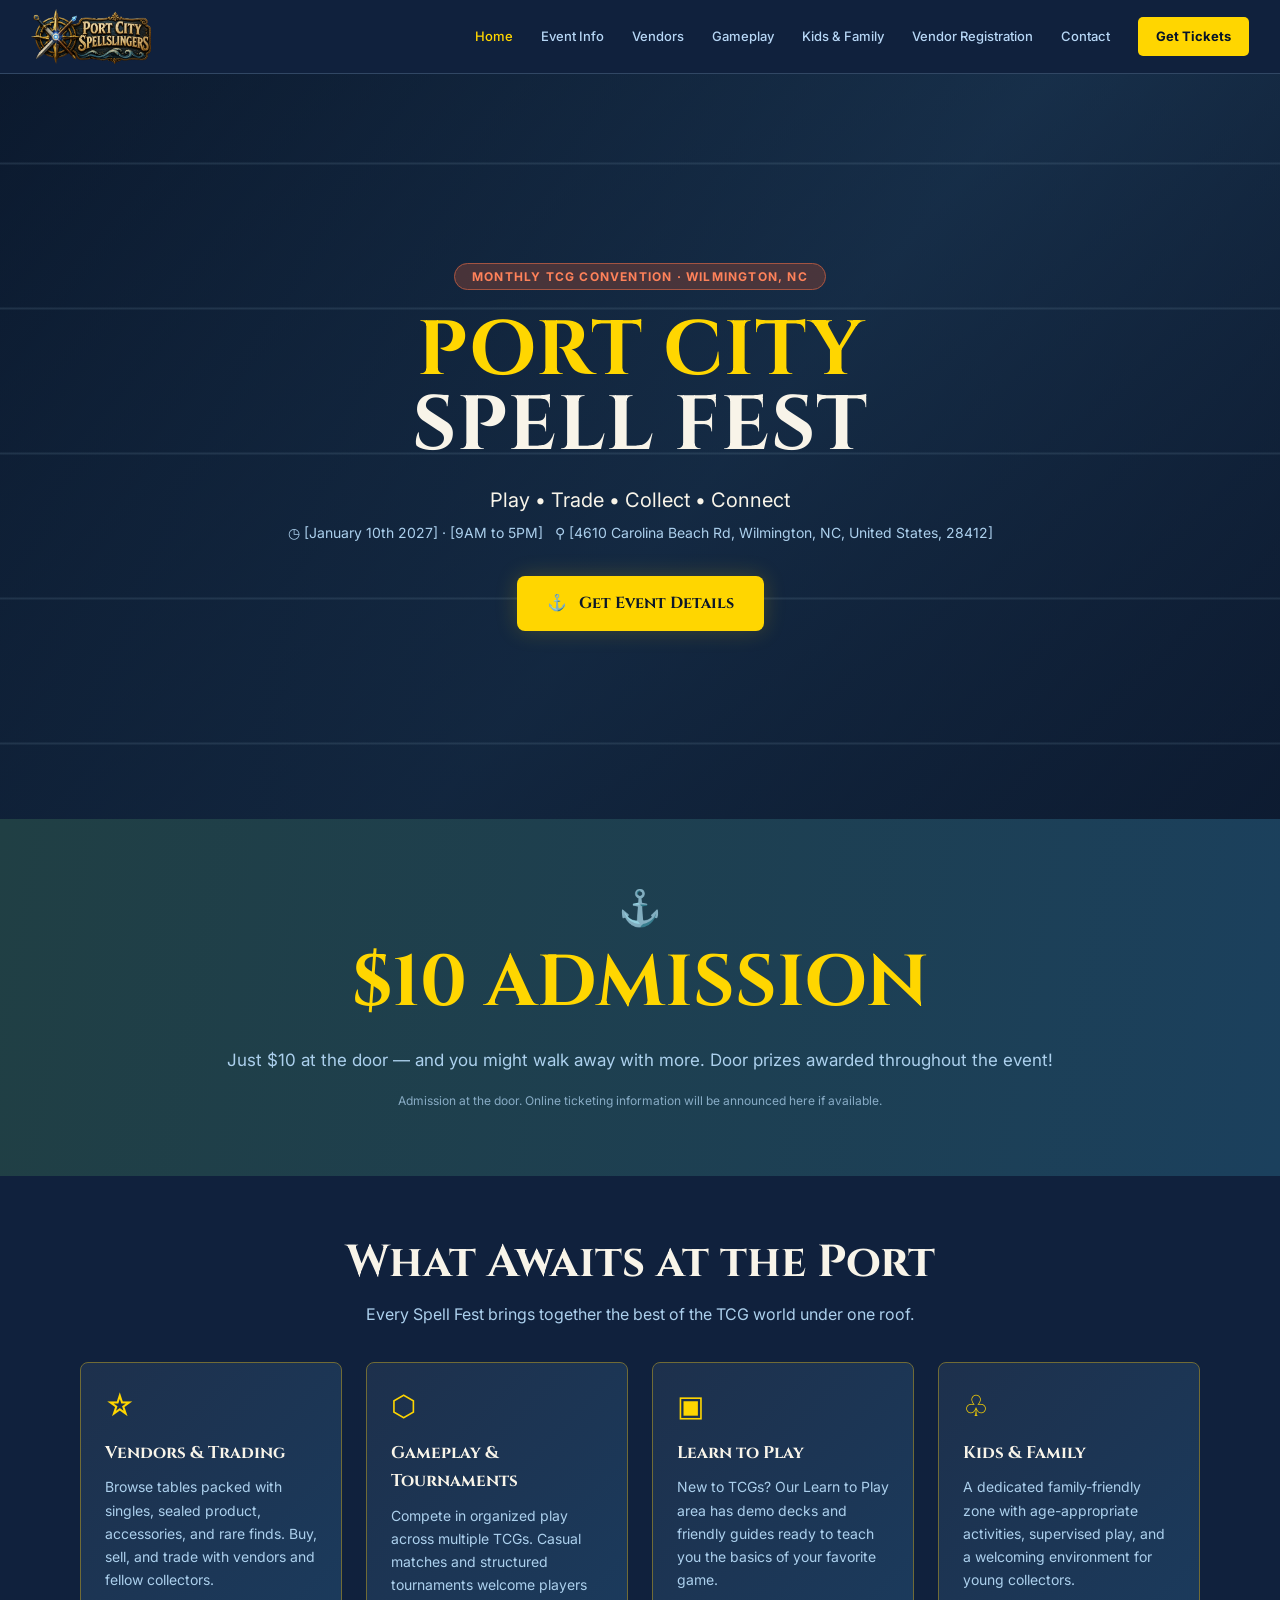
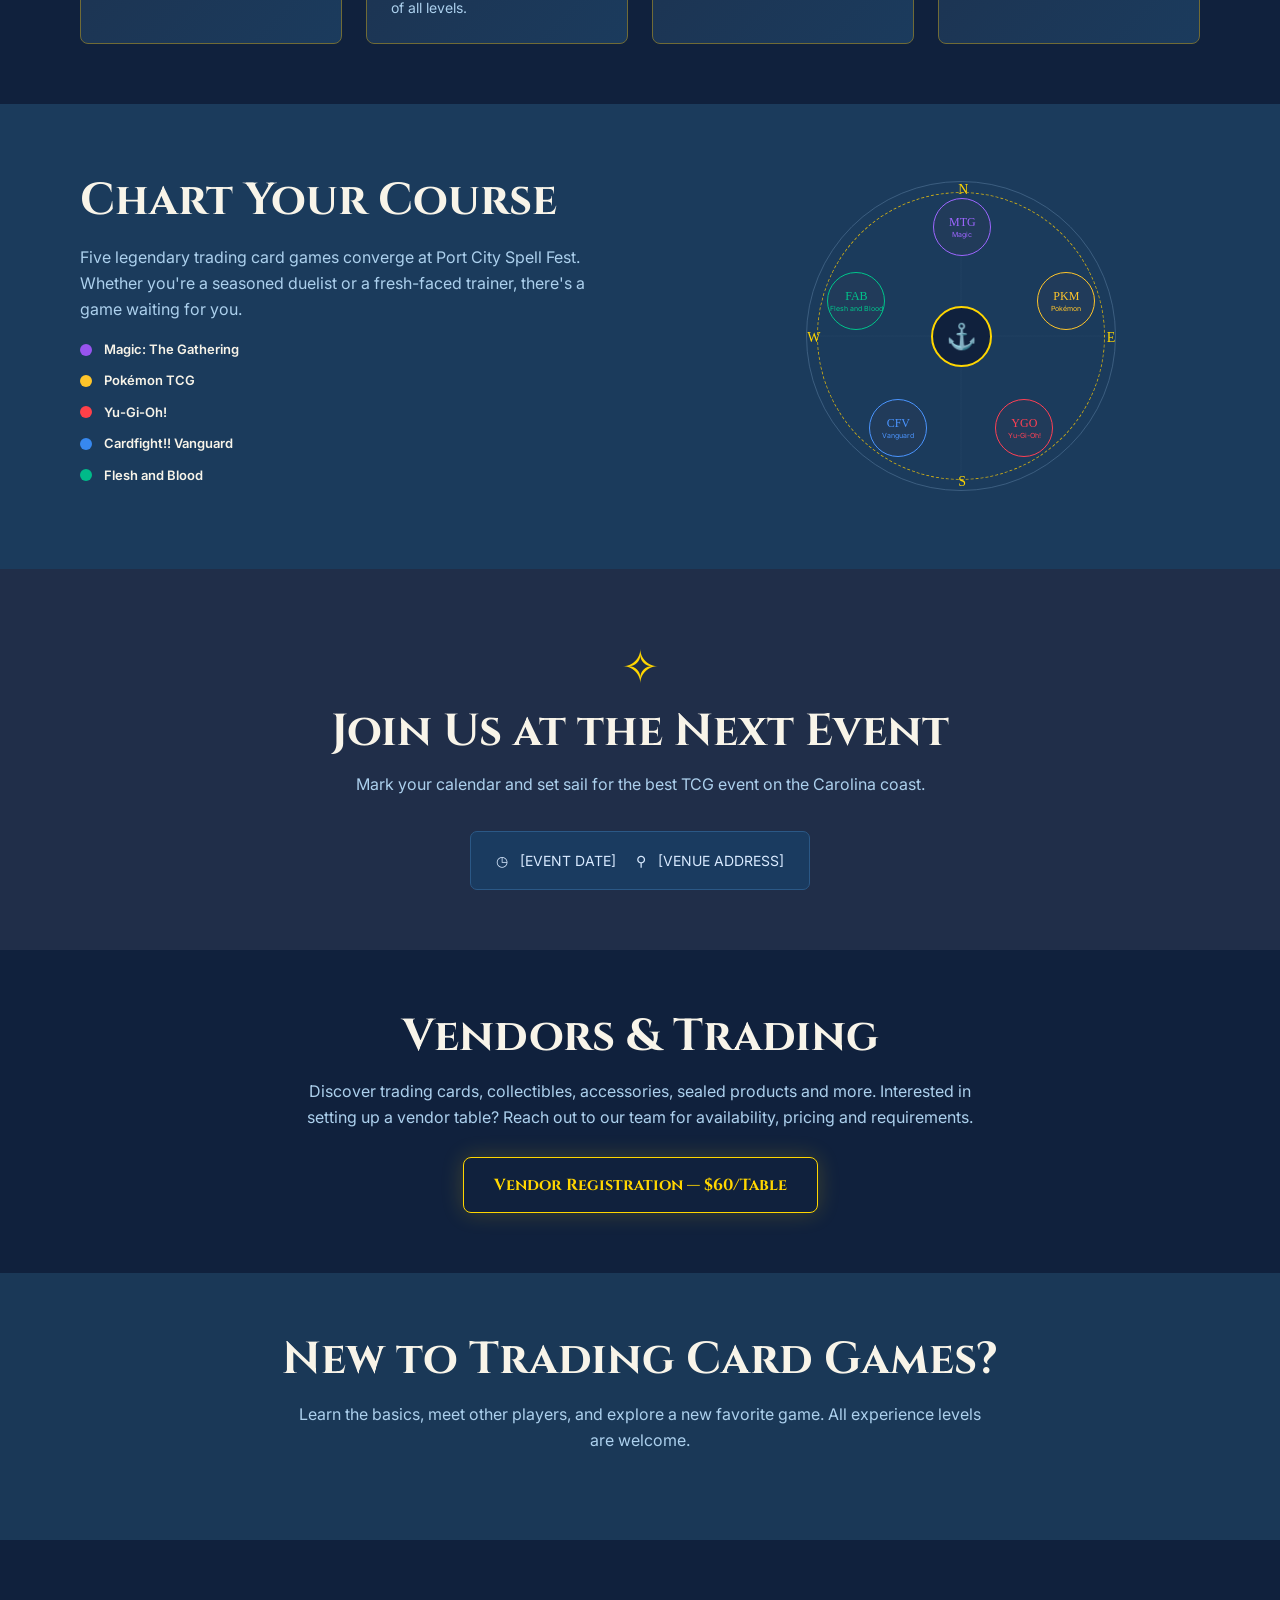
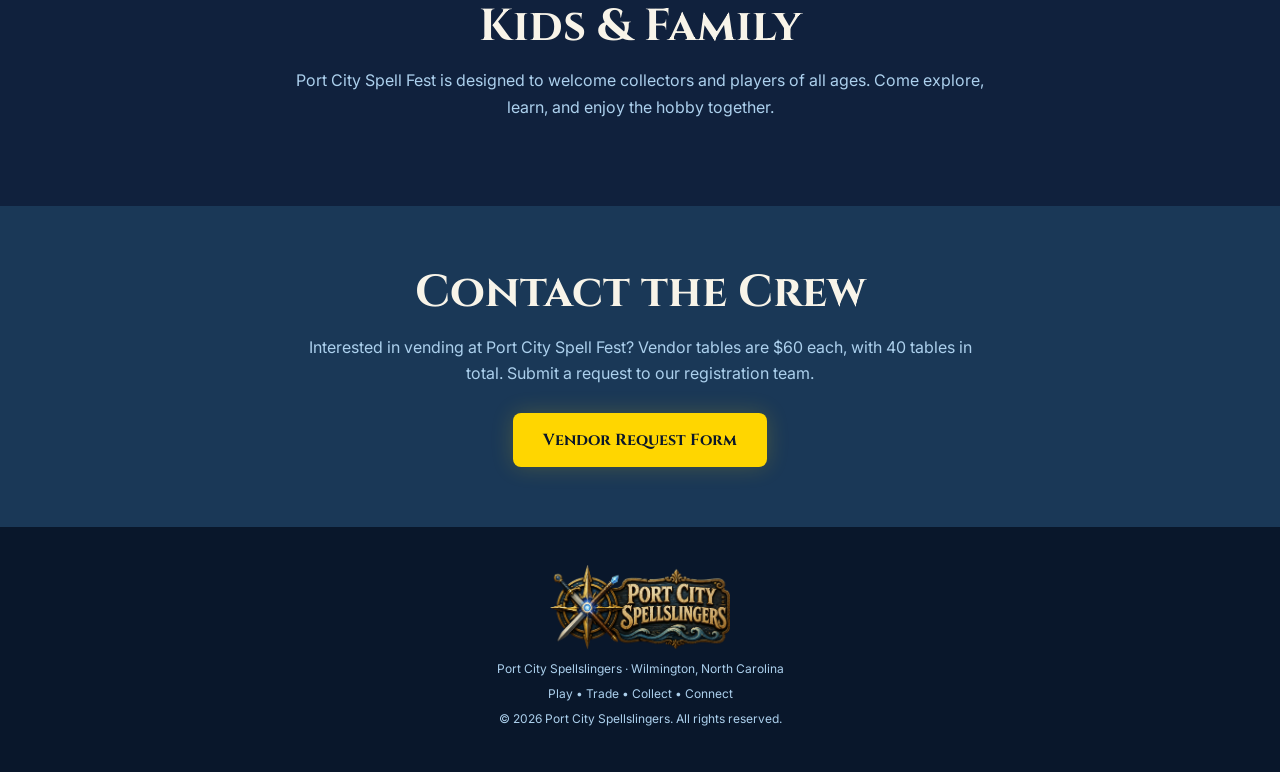
==== commit 5e100719: "Add files via upload" ====
--- a/index.html
+++ b/index.html
@@ -5,7 +5,7 @@
 <body><a class="skip" href="#main">Skip to content</a>
 <header class="site-header"><a class="brand" href="#home" aria-label="Port City Spellslingers home"><img src="logo.png" alt="Port City Spellslingers"></a>
 <button class="menu-toggle" aria-label="Toggle navigation" aria-expanded="false">☰</button>
-<nav class="nav" aria-label="Main navigation"><a href="#home">Home</a><a href="#event">Event Info</a><a href="#vendors">Vendors</a><a href="#gameplay">Gameplay</a><a href="#family">Kids & Family</a><a href="#contact">Contact</a><a class="nav-ticket" href="#tickets">Get Tickets</a></nav></header>
+<nav class="nav" aria-label="Main navigation"><a href="#home">Home</a><a href="#event">Event Info</a><a href="#vendors">Vendors</a><a href="#gameplay">Gameplay</a><a href="#family">Kids & Family</a><a href="vendors.html">Vendor Registration</a><a href="#contact">Contact</a><a class="nav-ticket" href="#tickets">Get Tickets</a></nav></header>
 <main id="main"><section class="hero" id="home"><div class="hero-inner"><span class="eyebrow">MONTHLY TCG CONVENTION · WILMINGTON, NC</span><h1><span>PORT CITY</span><br>SPELL FEST</h1><p class="tagline">Play • Trade • Collect • Connect</p><p class="event-meta">◷ <span data-date>[January 10th 2027]</span> · <span data-time>[9AM to 5PM]</span> &nbsp; ⚲ <span data-venue>[4610 Carolina Beach Rd, Wilmington, NC, United States, 28412]</span></p><a class="btn" href="#event">⚓ &nbsp; Get Event Details</a></div></section>
 <section class="admission" id="tickets"><div class="anchor">⚓</div><h2>$10 ADMISSION</h2><p>Just $10 at the door — and you might walk away with more. Door prizes awarded throughout the event!</p><p class="ticket-note">Admission at the door. Online ticketing information will be announced here if available.</p></section>
 <section class="features section" id="event"><h2>What Awaits at the Port</h2><p class="section-sub">Every Spell Fest brings together the best of the TCG world under one roof.</p><div class="feature-grid">
@@ -16,9 +16,9 @@
 <section class="course section" id="gameplay"><div class="course-copy"><h2>Chart Your Course</h2><p>Five legendary trading card games converge at Port City Spell Fest. Whether you're a seasoned duelist or a fresh-faced trainer, there's a game waiting for you.</p><ul class="games"><li><i class="purple"></i>Magic: The Gathering</li><li><i class="gold"></i>Pokémon TCG</li><li><i class="red"></i>Yu-Gi-Oh!</li><li><i class="blue"></i>Cardfight!! Vanguard</li><li><i class="green"></i>Flesh and Blood</li></ul></div>
 <div class="compass" aria-label="Featured games compass"><span class="north">N</span><span class="east">E</span><span class="south">S</span><span class="west">W</span><div class="ring"></div><div class="hub">⚓</div><div class="game-dot mtg">MTG<small>Magic</small></div><div class="game-dot pkm">PKM<small>Pokémon</small></div><div class="game-dot ygo">YGO<small>Yu-Gi-Oh!</small></div><div class="game-dot cfv">CFV<small>Vanguard</small></div><div class="game-dot fab">FAB<small>Flesh and Blood</small></div></div></section>
 <section class="next section"><div class="sparkle">✧</div><h2>Join Us at the Next Event</h2><p class="section-sub">Mark your calendar and set sail for the best TCG event on the Carolina coast.</p><div class="details"><span>◷ &nbsp; <span data-date>[EVENT DATE]</span></span><span>⚲ &nbsp; <span data-address>[VENUE ADDRESS]</span></span></div></section>
-<section class="section detail-section" id="vendors"><h2>Vendors & Trading</h2><p>Discover trading cards, collectibles, accessories, sealed products and more. Interested in setting up a vendor table? Reach out to our team for availability, pricing and requirements.</p><a class="btn btn-outline" href="#contact">Vendor Inquiries</a></section>
+<section class="section detail-section" id="vendors"><h2>Vendors & Trading</h2><p>Discover trading cards, collectibles, accessories, sealed products and more. Interested in setting up a vendor table? Reach out to our team for availability, pricing and requirements.</p><a class="btn btn-outline" href="vendors.html">Vendor Registration — $60/Table</a></section>
 <section class="section detail-section alt" id="learn"><h2>New to Trading Card Games?</h2><p>Learn the basics, meet other players, and explore a new favorite game. All experience levels are welcome.</p></section>
 <section class="section detail-section" id="family"><h2>Kids & Family</h2><p>Port City Spell Fest is designed to welcome collectors and players of all ages. Come explore, learn, and enjoy the hobby together.</p></section>
-<section class="section detail-section alt" id="contact"><h2>Contact the Crew</h2><p>Questions about attending, vending, volunteering or gameplay? Contact the event organizers.</p><p><a class="btn" id="contact-link" href="mailto:REPLACE_WITH_EMAIL@example.com?subject=Port%20City%20Spell%20Fest%20Inquiry">Email the Organizers</a></p><p class="small">Replace the placeholder contact email in <code>index.html</code> before publishing.</p></section></main>
+<section class="section detail-section alt" id="contact"><h2>Contact the Crew</h2><p>Interested in vending at Port City Spell Fest? Vendor tables are $60 each, with 40 tables in total. Submit a request to our registration team.</p><a class="btn" href="vendors.html">Vendor Request Form</a></section></main>
 <footer><img src="logo.png" alt="" loading="lazy"><p>Port City Spellslingers · Wilmington, North Carolina</p><p>Play • Trade • Collect • Connect</p><p>© <span id="year"></span> Port City Spellslingers. All rights reserved.</p></footer>
-<script src="script.js"></script></body></html>
+<script src="script.js"></script></body></html>
--- a/style.css
+++ b/style.css
@@ -1,2 +1,4 @@
 @import url('https://fonts.googleapis.com/css2?family=Cinzel:wght@500;600;700&family=Inter:wght@400;500;600;700&display=swap');
-:root{--navy:#10213d;--deep:#0c1c34;--panel:#1b395a;--gold:#ffd600;--text:#f8f4e9;--muted:#acd0ed}*{box-sizing:border-box}html{scroll-behavior:smooth;scroll-padding-top:80px}body{margin:0;background:var(--navy);color:var(--text);font-family:Inter,Arial,sans-serif;line-height:1.65}a{color:inherit}.skip{position:absolute;top:-60px;left:8px;background:white;color:black;padding:8px;z-index:100}.skip:focus{top:8px}.site-header{height:74px;background:#10213d;display:flex;align-items:center;justify-content:space-between;padding:8px 2.4%;border-bottom:1px solid #314764;position:sticky;top:0;z-index:10}.brand img{display:block;width:120px;max-height:62px;object-fit:contain}.nav{display:flex;align-items:center;gap:28px}.nav a{text-decoration:none;font-size:13px;color:#b7d7f6;font-weight:500}.nav a:hover,.nav a:focus{color:var(--gold)}.nav a:first-child{color:var(--gold)}.nav .nav-ticket{background:var(--gold);color:#061428;padding:9px 18px;border-radius:5px;font-weight:700}.menu-toggle{display:none}.hero{min-height:745px;display:grid;place-items:center;text-align:center;padding:100px 20px;position:relative;background:linear-gradient(180deg,rgba(12,27,49,.55),rgba(12,27,49,.76)),linear-gradient(130deg,#0a172a,#244767 55%,#101c32)}.hero:before{content:"";position:absolute;inset:0;opacity:.18;background:repeating-linear-gradient(0deg,transparent 0 74px,#7392a8 75px 76px,transparent 77px 145px);pointer-events:none}.hero-inner{position:relative}.eyebrow{border:1px solid #a35442;background:#643b38aa;color:#ff825a;border-radius:25px;padding:5px 17px;letter-spacing:1.2px;font-size:12px;font-weight:700}.hero h1{font-family:Cinzel,Georgia,serif;font-size:clamp(48px,6vw,82px);line-height:.98;letter-spacing:1px;margin:25px 0 20px;font-weight:700}.hero h1 span{color:var(--gold)}.tagline{font-size:20px;margin:15px 0 4px}.event-meta{font-size:14px;color:var(--muted);margin:0 0 32px}.btn{display:inline-block;background:var(--gold);color:#0b1729;border-radius:8px;padding:14px 30px;text-decoration:none;font-family:Cinzel,Georgia,serif;font-weight:700;box-shadow:0 0 22px #ffd60030}.btn:hover{background:#ffe956;transform:translateY(-1px)}.admission{text-align:center;background:linear-gradient(100deg,#203f44,#1b405d);padding:60px 20px 53px}.anchor{color:#37baff;font-size:35px}.admission h2{font-size:clamp(45px,6vw,72px);color:var(--gold);margin:2px 0;font-family:Cinzel,Georgia,serif;line-height:1.25}.admission p{color:var(--muted);font-size:17px}.admission .ticket-note{font-size:12px;opacity:.75}.section{padding:60px max(5%,calc((100vw - 1120px)/2));}.section h2{font-family:Cinzel,Georgia,serif;font-size:clamp(28px,3.5vw,46px);line-height:1.2;margin:0 0 12px}.features{text-align:center;background:#10213d}.section-sub{color:var(--muted);margin:0 0 34px}.feature-grid{display:grid;grid-template-columns:repeat(4,1fr);gap:24px;text-align:left}.feature{display:block;text-decoration:none;background:linear-gradient(135deg,#1d304c,#1b3b5d);border:1px solid #706b36;border-radius:8px;padding:24px;min-height:270px;transition:transform .2s,border-color .2s}.feature:hover{transform:translateY(-5px);border-color:var(--gold)}.feature-icon{display:block;color:var(--gold);font-size:29px;line-height:1.3}.feature h3{font-family:Cinzel,Georgia,serif;font-size:17px;margin:15px 0 8px}.feature p{color:var(--muted);font-size:14px;margin:0}.course{background:#1b3b5c;display:grid;grid-template-columns:1.2fr 1fr;gap:70px;align-items:center;min-height:465px}.course p{color:var(--muted);max-width:540px}.games{padding:0;list-style:none;font-size:13px;font-weight:600}.games li{display:flex;align-items:center;gap:12px;margin:10px 0}.games i{width:12px;height:12px;border-radius:50%;display:inline-block}.purple{background:#9854ef}.gold{background:#ffc52a}.red{background:#ff4049}.blue{background:#3788ef}.green{background:#00ba89}.compass{height:310px;width:310px;border:1px solid #3c5e80;border-radius:50%;position:relative;margin:auto;background:linear-gradient(90deg,transparent 49.8%,#41608055 50%,transparent 50.2%),linear-gradient(0deg,transparent 49.8%,#41608055 50%,transparent 50.2%)}.ring{position:absolute;inset:10px;border:1px dashed #c8aa19;border-radius:50%}.hub{position:absolute;top:40%;left:40%;width:20%;height:20%;border:2px solid var(--gold);border-radius:50%;display:grid;place-items:center;color:#3bb6ef;background:#10213d;font-size:25px}.north,.east,.south,.west{position:absolute;color:var(--gold);font:14px Georgia}.north{top:0;left:49%}.east{right:0;top:48%}.south{bottom:0;left:49%}.west{left:0;top:48%}.game-dot{position:absolute;width:58px;height:58px;border:1.5px solid currentColor;border-radius:50%;display:flex;flex-direction:column;align-items:center;justify-content:center;font:12px Georgia;background:#213b5a}.game-dot small{font:7px Inter}.mtg{top:16px;left:126px;color:#9d66ff}.pkm{top:90px;right:20px;color:#ffc52a}.ygo{right:62px;bottom:33px;color:#ff4054}.cfv{left:62px;bottom:33px;color:#4b95ff}.fab{top:90px;left:20px;color:#00c58b}.next{text-align:center;background:#202e49}.sparkle{font-size:46px;color:var(--gold)}.details{display:inline-flex;flex-wrap:wrap;gap:20px;background:#1a3b60;border:1px solid #2b5886;border-radius:7px;padding:17px 25px;font-size:14px;color:#d9eaff}.detail-section{text-align:center}.detail-section p{max-width:700px;margin:14px auto 26px;color:var(--muted)}.detail-section.alt{background:#1a3857}.btn-outline{background:transparent;color:var(--gold);border:1px solid var(--gold)}.small{font-size:12px}footer{background:#09172b;text-align:center;padding:38px 20px;color:var(--muted);font-size:12px}footer img{width:180px;max-width:60%}footer p{margin:5px 0}@media(max-width:900px){.nav{gap:12px}.nav a{font-size:12px}.feature-grid{grid-template-columns:repeat(2,1fr)}.course{gap:25px}}@media(max-width:650px){.site-header{height:70px}.menu-toggle{display:block;background:none;border:1px solid #6381a4;border-radius:5px;color:white;padding:7px 12px;font-size:22px;cursor:pointer}.nav{display:none;position:absolute;top:69px;left:0;right:0;background:#10213d;padding:18px;flex-direction:column;align-items:stretch;gap:12px;border-bottom:1px solid #456}.nav.open{display:flex}.nav a{font-size:15px}.nav .nav-ticket{text-align:center}.hero{min-height:570px;padding:70px 18px}.eyebrow{font-size:9px}.tagline{font-size:17px}.event-meta{font-size:12px}.feature-grid{grid-template-columns:1fr}.feature{min-height:unset}.course{grid-template-columns:1fr}.compass{transform:scale(.9);transform-origin:center}.section{padding:48px 6%}.details{display:flex;flex-direction:column;gap:8px}.admission{padding:45px 15px}.admission p{font-size:15px}}@media(prefers-reduced-motion:reduce){html{scroll-behavior:auto}*{transition:none!important}}+:root{--navy:#10213d;--deep:#0c1c34;--panel:#1b395a;--gold:#ffd600;--text:#f8f4e9;--muted:#acd0ed}*{box-sizing:border-box}html{scroll-behavior:smooth;scroll-padding-top:80px}body{margin:0;background:var(--navy);color:var(--text);font-family:Inter,Arial,sans-serif;line-height:1.65}a{color:inherit}.skip{position:absolute;top:-60px;left:8px;background:white;color:black;padding:8px;z-index:100}.skip:focus{top:8px}.site-header{height:74px;background:#10213d;display:flex;align-items:center;justify-content:space-between;padding:8px 2.4%;border-bottom:1px solid #314764;position:sticky;top:0;z-index:10}.brand img{display:block;width:120px;max-height:62px;object-fit:contain}.nav{display:flex;align-items:center;gap:28px}.nav a{text-decoration:none;font-size:13px;color:#b7d7f6;font-weight:500}.nav a:hover,.nav a:focus{color:var(--gold)}.nav a:first-child{color:var(--gold)}.nav .nav-ticket{background:var(--gold);color:#061428;padding:9px 18px;border-radius:5px;font-weight:700}.menu-toggle{display:none}.hero{min-height:745px;display:grid;place-items:center;text-align:center;padding:100px 20px;position:relative;background:linear-gradient(180deg,rgba(12,27,49,.55),rgba(12,27,49,.76)),linear-gradient(130deg,#0a172a,#244767 55%,#101c32)}.hero:before{content:"";position:absolute;inset:0;opacity:.18;background:repeating-linear-gradient(0deg,transparent 0 74px,#7392a8 75px 76px,transparent 77px 145px);pointer-events:none}.hero-inner{position:relative}.eyebrow{border:1px solid #a35442;background:#643b38aa;color:#ff825a;border-radius:25px;padding:5px 17px;letter-spacing:1.2px;font-size:12px;font-weight:700}.hero h1{font-family:Cinzel,Georgia,serif;font-size:clamp(48px,6vw,82px);line-height:.98;letter-spacing:1px;margin:25px 0 20px;font-weight:700}.hero h1 span{color:var(--gold)}.tagline{font-size:20px;margin:15px 0 4px}.event-meta{font-size:14px;color:var(--muted);margin:0 0 32px}.btn{display:inline-block;background:var(--gold);color:#0b1729;border-radius:8px;padding:14px 30px;text-decoration:none;font-family:Cinzel,Georgia,serif;font-weight:700;box-shadow:0 0 22px #ffd60030}.btn:hover{background:#ffe956;transform:translateY(-1px)}.admission{text-align:center;background:linear-gradient(100deg,#203f44,#1b405d);padding:60px 20px 53px}.anchor{color:#37baff;font-size:35px}.admission h2{font-size:clamp(45px,6vw,72px);color:var(--gold);margin:2px 0;font-family:Cinzel,Georgia,serif;line-height:1.25}.admission p{color:var(--muted);font-size:17px}.admission .ticket-note{font-size:12px;opacity:.75}.section{padding:60px max(5%,calc((100vw - 1120px)/2));}.section h2{font-family:Cinzel,Georgia,serif;font-size:clamp(28px,3.5vw,46px);line-height:1.2;margin:0 0 12px}.features{text-align:center;background:#10213d}.section-sub{color:var(--muted);margin:0 0 34px}.feature-grid{display:grid;grid-template-columns:repeat(4,1fr);gap:24px;text-align:left}.feature{display:block;text-decoration:none;background:linear-gradient(135deg,#1d304c,#1b3b5d);border:1px solid #706b36;border-radius:8px;padding:24px;min-height:270px;transition:transform .2s,border-color .2s}.feature:hover{transform:translateY(-5px);border-color:var(--gold)}.feature-icon{display:block;color:var(--gold);font-size:29px;line-height:1.3}.feature h3{font-family:Cinzel,Georgia,serif;font-size:17px;margin:15px 0 8px}.feature p{color:var(--muted);font-size:14px;margin:0}.course{background:#1b3b5c;display:grid;grid-template-columns:1.2fr 1fr;gap:70px;align-items:center;min-height:465px}.course p{color:var(--muted);max-width:540px}.games{padding:0;list-style:none;font-size:13px;font-weight:600}.games li{display:flex;align-items:center;gap:12px;margin:10px 0}.games i{width:12px;height:12px;border-radius:50%;display:inline-block}.purple{background:#9854ef}.gold{background:#ffc52a}.red{background:#ff4049}.blue{background:#3788ef}.green{background:#00ba89}.compass{height:310px;width:310px;border:1px solid #3c5e80;border-radius:50%;position:relative;margin:auto;background:linear-gradient(90deg,transparent 49.8%,#41608055 50%,transparent 50.2%),linear-gradient(0deg,transparent 49.8%,#41608055 50%,transparent 50.2%)}.ring{position:absolute;inset:10px;border:1px dashed #c8aa19;border-radius:50%}.hub{position:absolute;top:40%;left:40%;width:20%;height:20%;border:2px solid var(--gold);border-radius:50%;display:grid;place-items:center;color:#3bb6ef;background:#10213d;font-size:25px}.north,.east,.south,.west{position:absolute;color:var(--gold);font:14px Georgia}.north{top:0;left:49%}.east{right:0;top:48%}.south{bottom:0;left:49%}.west{left:0;top:48%}.game-dot{position:absolute;width:58px;height:58px;border:1.5px solid currentColor;border-radius:50%;display:flex;flex-direction:column;align-items:center;justify-content:center;font:12px Georgia;background:#213b5a}.game-dot small{font:7px Inter}.mtg{top:16px;left:126px;color:#9d66ff}.pkm{top:90px;right:20px;color:#ffc52a}.ygo{right:62px;bottom:33px;color:#ff4054}.cfv{left:62px;bottom:33px;color:#4b95ff}.fab{top:90px;left:20px;color:#00c58b}.next{text-align:center;background:#202e49}.sparkle{font-size:46px;color:var(--gold)}.details{display:inline-flex;flex-wrap:wrap;gap:20px;background:#1a3b60;border:1px solid #2b5886;border-radius:7px;padding:17px 25px;font-size:14px;color:#d9eaff}.detail-section{text-align:center}.detail-section p{max-width:700px;margin:14px auto 26px;color:var(--muted)}.detail-section.alt{background:#1a3857}.btn-outline{background:transparent;color:var(--gold);border:1px solid var(--gold)}.small{font-size:12px}footer{background:#09172b;text-align:center;padding:38px 20px;color:var(--muted);font-size:12px}footer img{width:180px;max-width:60%}footer p{margin:5px 0}@media(max-width:900px){.nav{gap:12px}.nav a{font-size:12px}.feature-grid{grid-template-columns:repeat(2,1fr)}.course{gap:25px}}@media(max-width:650px){.site-header{height:70px}.menu-toggle{display:block;background:none;border:1px solid #6381a4;border-radius:5px;color:white;padding:7px 12px;font-size:22px;cursor:pointer}.nav{display:none;position:absolute;top:69px;left:0;right:0;background:#10213d;padding:18px;flex-direction:column;align-items:stretch;gap:12px;border-bottom:1px solid #456}.nav.open{display:flex}.nav a{font-size:15px}.nav .nav-ticket{text-align:center}.hero{min-height:570px;padding:70px 18px}.eyebrow{font-size:9px}.tagline{font-size:17px}.event-meta{font-size:12px}.feature-grid{grid-template-columns:1fr}.feature{min-height:unset}.course{grid-template-columns:1fr}.compass{transform:scale(.9);transform-origin:center}.section{padding:48px 6%}.details{display:flex;flex-direction:column;gap:8px}.admission{padding:45px 15px}.admission p{font-size:15px}}@media(prefers-reduced-motion:reduce){html{scroll-behavior:auto}*{transition:none!important}}
+/* Vendor registration page */
+.vendor-hero{text-align:center;background:linear-gradient(135deg,#10213d,#1b3b5c);padding-top:85px;padding-bottom:65px}.vendor-hero h1{font-family:Cinzel,Georgia,serif;font-size:clamp(32px,5vw,60px);color:var(--gold);line-height:1.15;margin:24px 0 15px}.vendor-hero>p{max-width:720px;margin:12px auto;color:var(--muted)}.vendor-facts{display:grid;grid-template-columns:repeat(2,minmax(0,240px));justify-content:center;gap:20px;margin:34px auto}.vendor-facts>div{padding:22px 14px;border:1px solid #927d30;border-radius:10px;background:#132c49}.vendor-facts strong{display:block;color:var(--gold);font-size:48px;line-height:1.2}.vendor-facts span{display:block;font-size:13px;color:#d4e6f7;margin-top:7px}.vendor-note{font-size:13px}.vendor-form-section{max-width:900px;margin:auto}.vendor-form-section>p{color:var(--muted)}.vendor-form{display:flex;flex-direction:column;gap:9px;margin-top:28px;background:#1b395a;border:1px solid #557092;border-radius:12px;padding:clamp(20px,4vw,38px)}.vendor-form label{font-weight:600;font-size:14px;margin-top:10px}.vendor-form input,.vendor-form select,.vendor-form textarea{width:100%;font:inherit;border:1px solid #7890a9;border-radius:6px;background:#f8faff;color:#10213d;padding:12px;min-height:46px}.vendor-form textarea{resize:vertical}.vendor-form :is(input,select,textarea):focus-visible{outline:3px solid var(--gold);outline-offset:2px}.vendor-form .form-help{color:#c7dcf1;font-size:12px;margin:2px 0 8px}.vendor-submit{border:0;cursor:pointer;font-size:16px;margin-top:18px}.vendor-honeypot{position:absolute;left:-10000px;width:1px;height:1px;overflow:hidden}@media(max-width:650px){.vendor-facts{gap:10px}.vendor-facts strong{font-size:37px}.vendor-facts>div{padding:18px 10px}.vendor-form{padding:20px}}
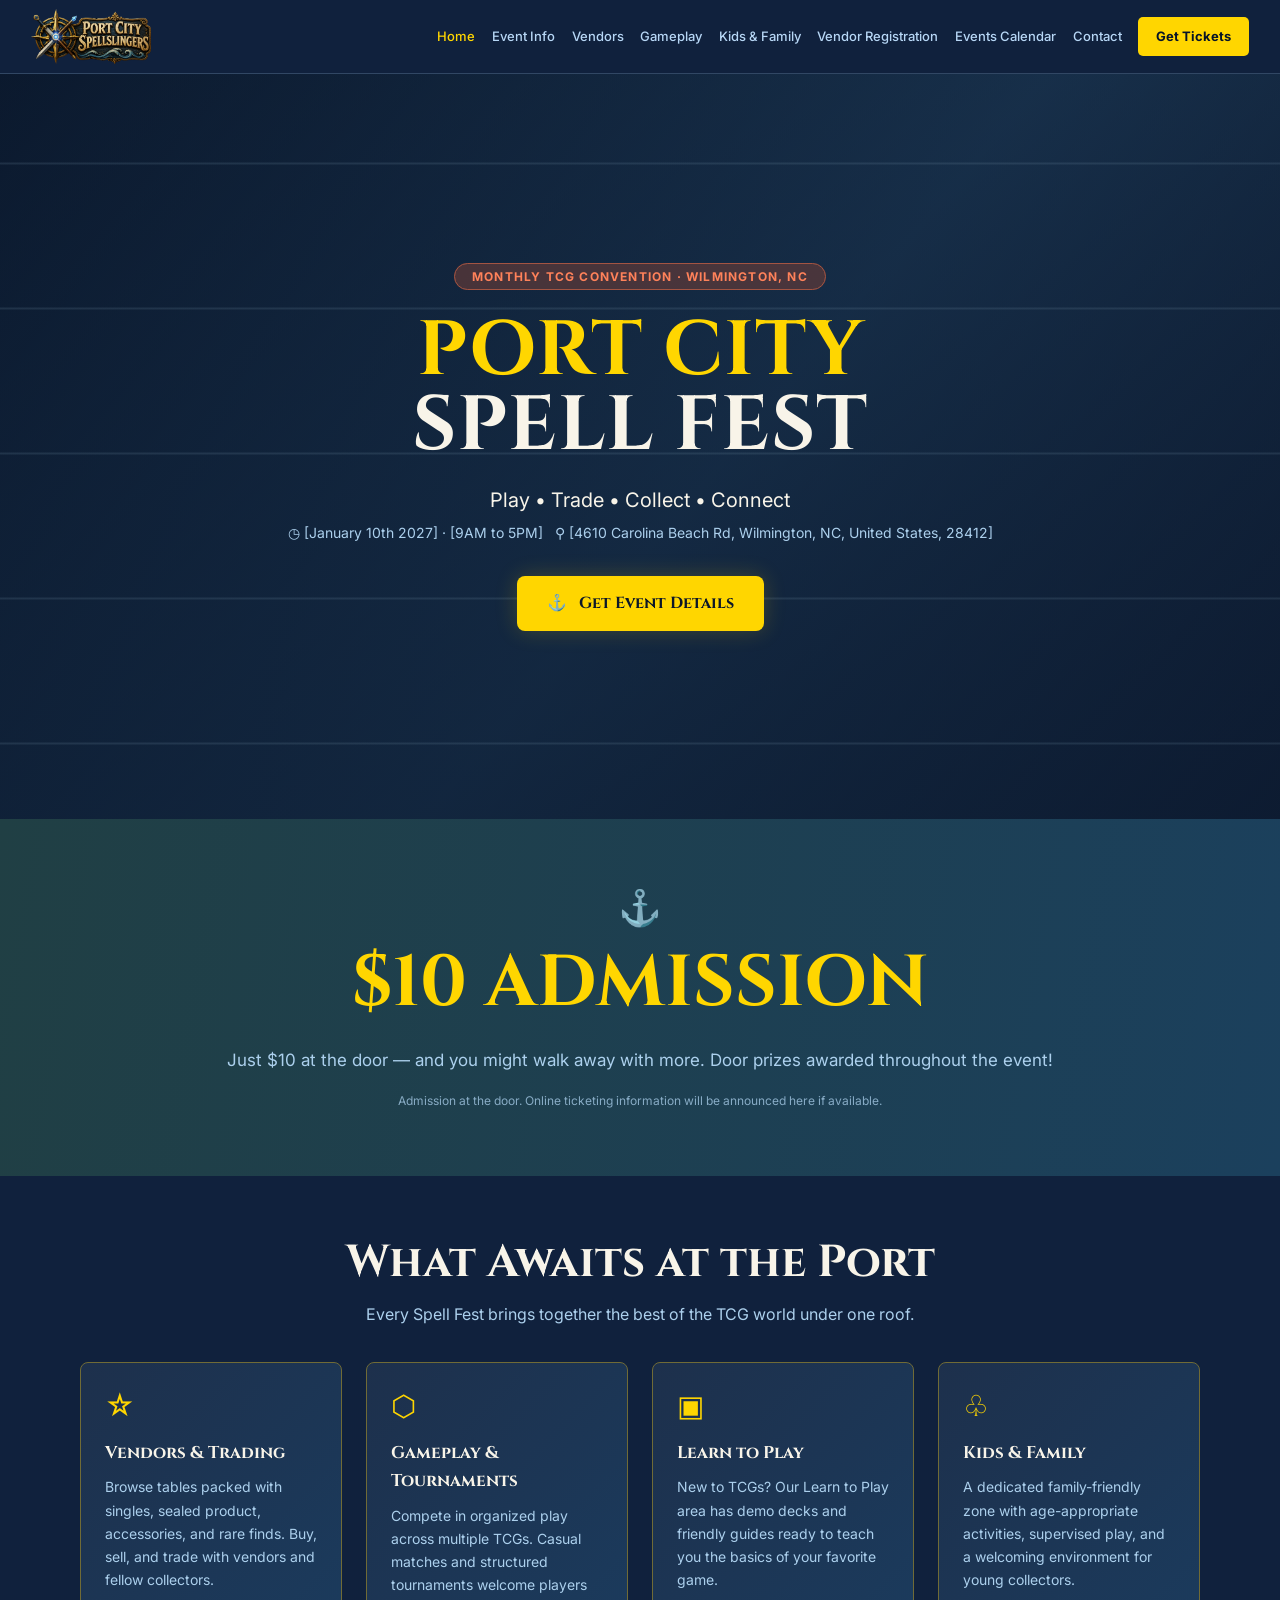
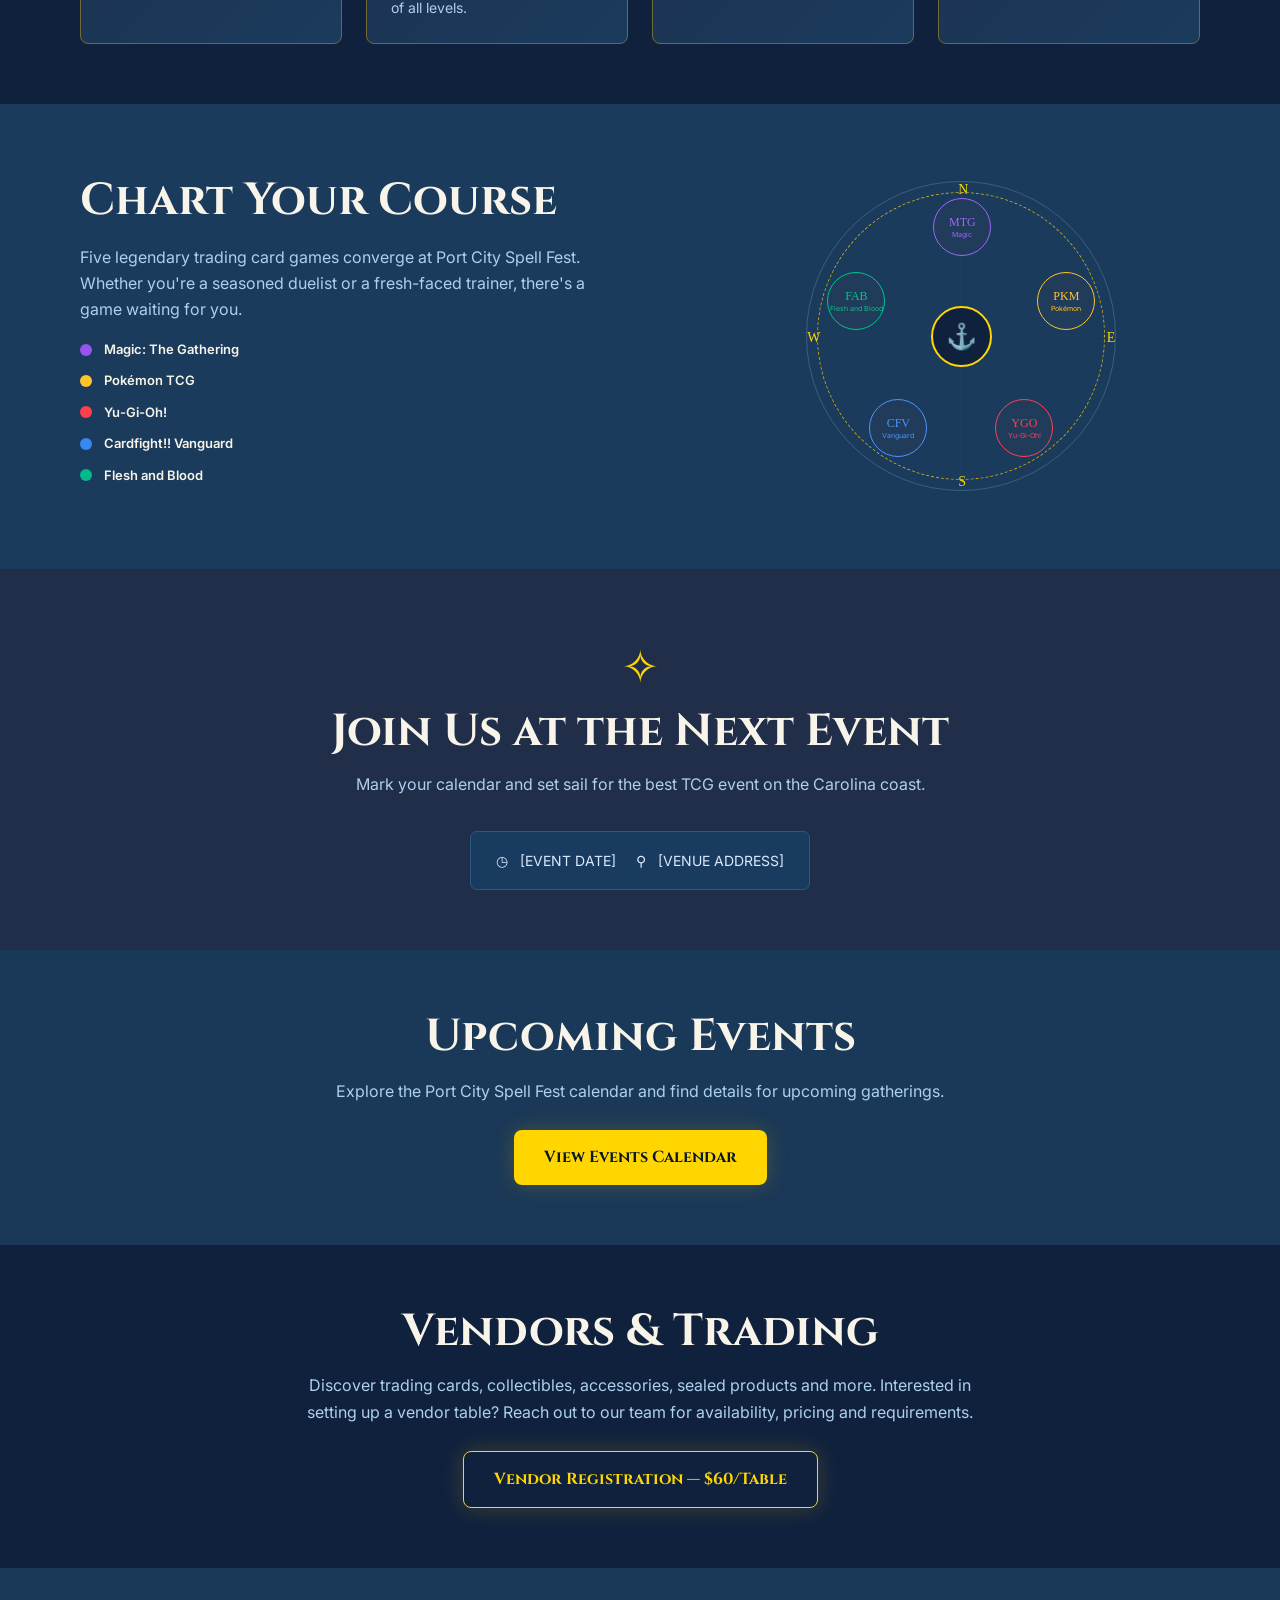
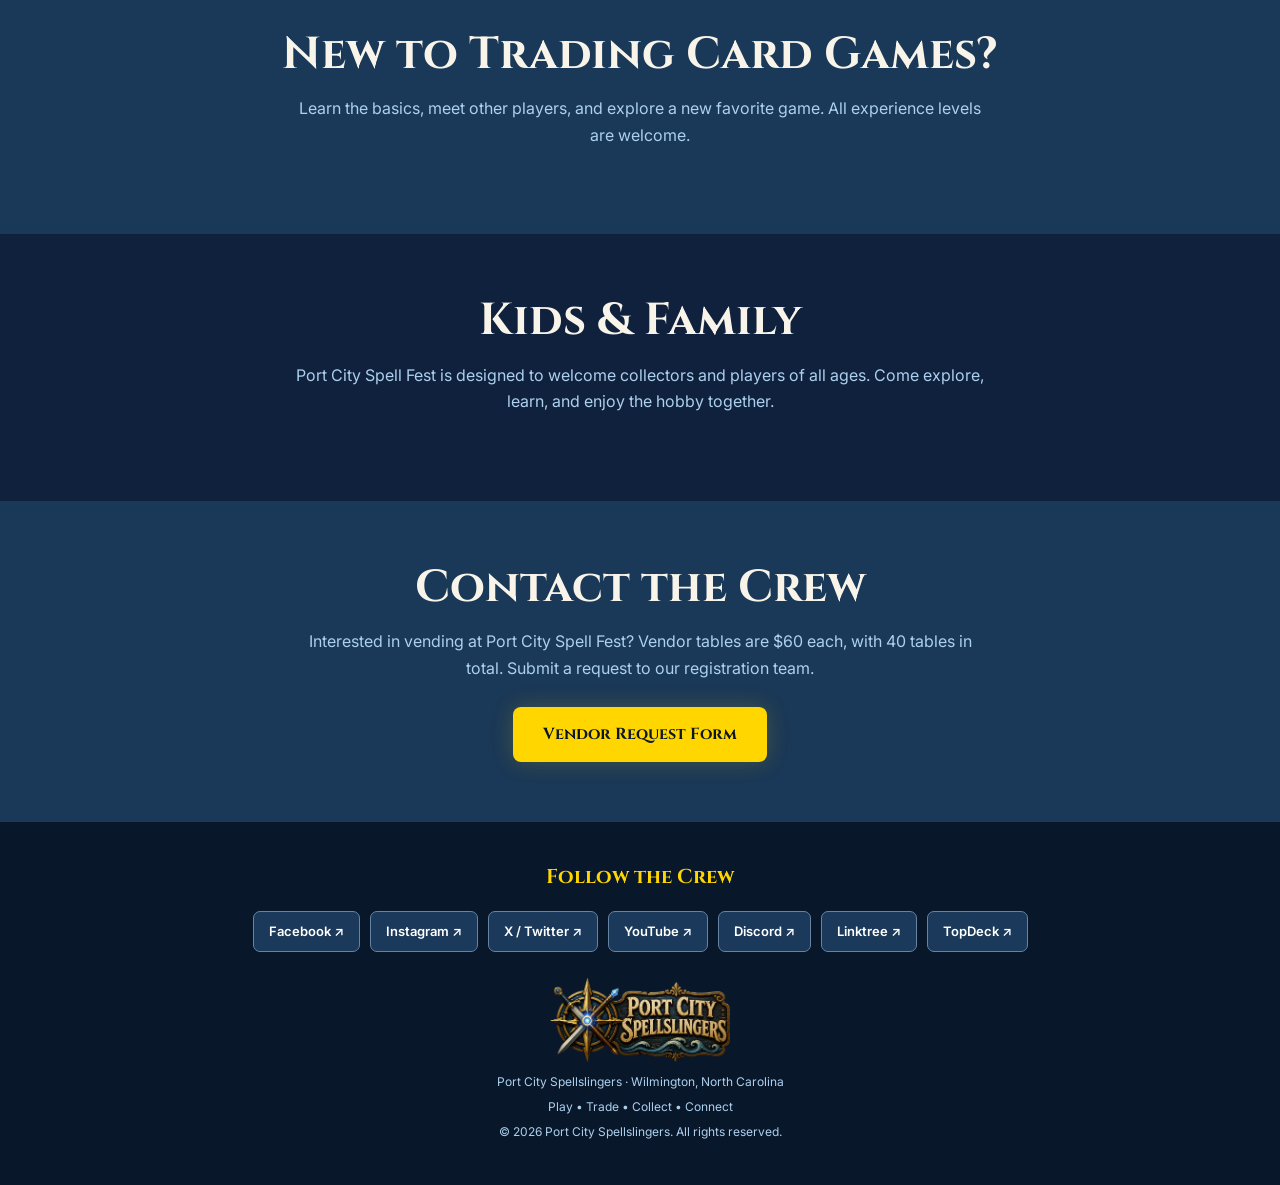
==== commit cae25522: "Add files via upload" ====
--- a/index.html
+++ b/index.html
@@ -5,7 +5,7 @@
 <body><a class="skip" href="#main">Skip to content</a>
 <header class="site-header"><a class="brand" href="#home" aria-label="Port City Spellslingers home"><img src="logo.png" alt="Port City Spellslingers"></a>
 <button class="menu-toggle" aria-label="Toggle navigation" aria-expanded="false">☰</button>
-<nav class="nav" aria-label="Main navigation"><a href="#home">Home</a><a href="#event">Event Info</a><a href="#vendors">Vendors</a><a href="#gameplay">Gameplay</a><a href="#family">Kids & Family</a><a href="vendors.html">Vendor Registration</a><a href="#contact">Contact</a><a class="nav-ticket" href="#tickets">Get Tickets</a></nav></header>
+<nav class="nav" aria-label="Main navigation"><a href="#home">Home</a><a href="#event">Event Info</a><a href="#vendors">Vendors</a><a href="#gameplay">Gameplay</a><a href="#family">Kids & Family</a><a href="vendors.html">Vendor Registration</a><a href="events.html">Events Calendar</a><a href="#contact">Contact</a><a class="nav-ticket" href="#tickets">Get Tickets</a></nav></header>
 <main id="main"><section class="hero" id="home"><div class="hero-inner"><span class="eyebrow">MONTHLY TCG CONVENTION · WILMINGTON, NC</span><h1><span>PORT CITY</span><br>SPELL FEST</h1><p class="tagline">Play • Trade • Collect • Connect</p><p class="event-meta">◷ <span data-date>[January 10th 2027]</span> · <span data-time>[9AM to 5PM]</span> &nbsp; ⚲ <span data-venue>[4610 Carolina Beach Rd, Wilmington, NC, United States, 28412]</span></p><a class="btn" href="#event">⚓ &nbsp; Get Event Details</a></div></section>
 <section class="admission" id="tickets"><div class="anchor">⚓</div><h2>$10 ADMISSION</h2><p>Just $10 at the door — and you might walk away with more. Door prizes awarded throughout the event!</p><p class="ticket-note">Admission at the door. Online ticketing information will be announced here if available.</p></section>
 <section class="features section" id="event"><h2>What Awaits at the Port</h2><p class="section-sub">Every Spell Fest brings together the best of the TCG world under one roof.</p><div class="feature-grid">
@@ -16,9 +16,9 @@
 <section class="course section" id="gameplay"><div class="course-copy"><h2>Chart Your Course</h2><p>Five legendary trading card games converge at Port City Spell Fest. Whether you're a seasoned duelist or a fresh-faced trainer, there's a game waiting for you.</p><ul class="games"><li><i class="purple"></i>Magic: The Gathering</li><li><i class="gold"></i>Pokémon TCG</li><li><i class="red"></i>Yu-Gi-Oh!</li><li><i class="blue"></i>Cardfight!! Vanguard</li><li><i class="green"></i>Flesh and Blood</li></ul></div>
 <div class="compass" aria-label="Featured games compass"><span class="north">N</span><span class="east">E</span><span class="south">S</span><span class="west">W</span><div class="ring"></div><div class="hub">⚓</div><div class="game-dot mtg">MTG<small>Magic</small></div><div class="game-dot pkm">PKM<small>Pokémon</small></div><div class="game-dot ygo">YGO<small>Yu-Gi-Oh!</small></div><div class="game-dot cfv">CFV<small>Vanguard</small></div><div class="game-dot fab">FAB<small>Flesh and Blood</small></div></div></section>
 <section class="next section"><div class="sparkle">✧</div><h2>Join Us at the Next Event</h2><p class="section-sub">Mark your calendar and set sail for the best TCG event on the Carolina coast.</p><div class="details"><span>◷ &nbsp; <span data-date>[EVENT DATE]</span></span><span>⚲ &nbsp; <span data-address>[VENUE ADDRESS]</span></span></div></section>
-<section class="section detail-section" id="vendors"><h2>Vendors & Trading</h2><p>Discover trading cards, collectibles, accessories, sealed products and more. Interested in setting up a vendor table? Reach out to our team for availability, pricing and requirements.</p><a class="btn btn-outline" href="vendors.html">Vendor Registration — $60/Table</a></section>
+<section class="section detail-section alt" id="calendar-promo"><h2>Upcoming Events</h2><p>Explore the Port City Spell Fest calendar and find details for upcoming gatherings.</p><a class="btn" href="events.html">View Events Calendar</a></section><section class="section detail-section" id="vendors"><h2>Vendors & Trading</h2><p>Discover trading cards, collectibles, accessories, sealed products and more. Interested in setting up a vendor table? Reach out to our team for availability, pricing and requirements.</p><a class="btn btn-outline" href="vendors.html">Vendor Registration — $60/Table</a></section>
 <section class="section detail-section alt" id="learn"><h2>New to Trading Card Games?</h2><p>Learn the basics, meet other players, and explore a new favorite game. All experience levels are welcome.</p></section>
 <section class="section detail-section" id="family"><h2>Kids & Family</h2><p>Port City Spell Fest is designed to welcome collectors and players of all ages. Come explore, learn, and enjoy the hobby together.</p></section>
 <section class="section detail-section alt" id="contact"><h2>Contact the Crew</h2><p>Interested in vending at Port City Spell Fest? Vendor tables are $60 each, with 40 tables in total. Submit a request to our registration team.</p><a class="btn" href="vendors.html">Vendor Request Form</a></section></main>
-<footer><img src="logo.png" alt="" loading="lazy"><p>Port City Spellslingers · Wilmington, North Carolina</p><p>Play • Trade • Collect • Connect</p><p>© <span id="year"></span> Port City Spellslingers. All rights reserved.</p></footer>
+<footer><h2 class="footer-heading">Follow the Crew</h2><div class="social-links" aria-label="Port City Spellslingers links"><a href="https://www.facebook.com/profile.php?id=61595394650146" target="_blank" rel="noopener noreferrer">Facebook <span aria-hidden="true">↗</span></a><a href="https://www.instagram.com/dumpster_druid_nc/" target="_blank" rel="noopener noreferrer">Instagram <span aria-hidden="true">↗</span></a><a href="https://x.com/Dumster_Druid" target="_blank" rel="noopener noreferrer">X / Twitter <span aria-hidden="true">↗</span></a><a href="https://www.youtube.com/channel/UCpzivxtAQwFt5ftOGMWrzng" target="_blank" rel="noopener noreferrer">YouTube <span aria-hidden="true">↗</span></a><a href="https://discord.gg/psd69Wqu?event=1560104508724482068" target="_blank" rel="noopener noreferrer">Discord <span aria-hidden="true">↗</span></a><a href="https://linktr.ee/gary.l.goodman" target="_blank" rel="noopener noreferrer">Linktree <span aria-hidden="true">↗</span></a><a href="https://topdeck.gg/convention/sellfest-of-wilmington-nc" target="_blank" rel="noopener noreferrer">TopDeck <span aria-hidden="true">↗</span></a></div><img src="logo.png" alt="" loading="lazy"><p>Port City Spellslingers · Wilmington, North Carolina</p><p>Play • Trade • Collect • Connect</p><p>© <span id="year"></span> Port City Spellslingers. All rights reserved.</p></footer>
 <script src="script.js"></script></body></html>
--- a/style.css
+++ b/style.css
@@ -2,3 +2,22 @@
 :root{--navy:#10213d;--deep:#0c1c34;--panel:#1b395a;--gold:#ffd600;--text:#f8f4e9;--muted:#acd0ed}*{box-sizing:border-box}html{scroll-behavior:smooth;scroll-padding-top:80px}body{margin:0;background:var(--navy);color:var(--text);font-family:Inter,Arial,sans-serif;line-height:1.65}a{color:inherit}.skip{position:absolute;top:-60px;left:8px;background:white;color:black;padding:8px;z-index:100}.skip:focus{top:8px}.site-header{height:74px;background:#10213d;display:flex;align-items:center;justify-content:space-between;padding:8px 2.4%;border-bottom:1px solid #314764;position:sticky;top:0;z-index:10}.brand img{display:block;width:120px;max-height:62px;object-fit:contain}.nav{display:flex;align-items:center;gap:28px}.nav a{text-decoration:none;font-size:13px;color:#b7d7f6;font-weight:500}.nav a:hover,.nav a:focus{color:var(--gold)}.nav a:first-child{color:var(--gold)}.nav .nav-ticket{background:var(--gold);color:#061428;padding:9px 18px;border-radius:5px;font-weight:700}.menu-toggle{display:none}.hero{min-height:745px;display:grid;place-items:center;text-align:center;padding:100px 20px;position:relative;background:linear-gradient(180deg,rgba(12,27,49,.55),rgba(12,27,49,.76)),linear-gradient(130deg,#0a172a,#244767 55%,#101c32)}.hero:before{content:"";position:absolute;inset:0;opacity:.18;background:repeating-linear-gradient(0deg,transparent 0 74px,#7392a8 75px 76px,transparent 77px 145px);pointer-events:none}.hero-inner{position:relative}.eyebrow{border:1px solid #a35442;background:#643b38aa;color:#ff825a;border-radius:25px;padding:5px 17px;letter-spacing:1.2px;font-size:12px;font-weight:700}.hero h1{font-family:Cinzel,Georgia,serif;font-size:clamp(48px,6vw,82px);line-height:.98;letter-spacing:1px;margin:25px 0 20px;font-weight:700}.hero h1 span{color:var(--gold)}.tagline{font-size:20px;margin:15px 0 4px}.event-meta{font-size:14px;color:var(--muted);margin:0 0 32px}.btn{display:inline-block;background:var(--gold);color:#0b1729;border-radius:8px;padding:14px 30px;text-decoration:none;font-family:Cinzel,Georgia,serif;font-weight:700;box-shadow:0 0 22px #ffd60030}.btn:hover{background:#ffe956;transform:translateY(-1px)}.admission{text-align:center;background:linear-gradient(100deg,#203f44,#1b405d);padding:60px 20px 53px}.anchor{color:#37baff;font-size:35px}.admission h2{font-size:clamp(45px,6vw,72px);color:var(--gold);margin:2px 0;font-family:Cinzel,Georgia,serif;line-height:1.25}.admission p{color:var(--muted);font-size:17px}.admission .ticket-note{font-size:12px;opacity:.75}.section{padding:60px max(5%,calc((100vw - 1120px)/2));}.section h2{font-family:Cinzel,Georgia,serif;font-size:clamp(28px,3.5vw,46px);line-height:1.2;margin:0 0 12px}.features{text-align:center;background:#10213d}.section-sub{color:var(--muted);margin:0 0 34px}.feature-grid{display:grid;grid-template-columns:repeat(4,1fr);gap:24px;text-align:left}.feature{display:block;text-decoration:none;background:linear-gradient(135deg,#1d304c,#1b3b5d);border:1px solid #706b36;border-radius:8px;padding:24px;min-height:270px;transition:transform .2s,border-color .2s}.feature:hover{transform:translateY(-5px);border-color:var(--gold)}.feature-icon{display:block;color:var(--gold);font-size:29px;line-height:1.3}.feature h3{font-family:Cinzel,Georgia,serif;font-size:17px;margin:15px 0 8px}.feature p{color:var(--muted);font-size:14px;margin:0}.course{background:#1b3b5c;display:grid;grid-template-columns:1.2fr 1fr;gap:70px;align-items:center;min-height:465px}.course p{color:var(--muted);max-width:540px}.games{padding:0;list-style:none;font-size:13px;font-weight:600}.games li{display:flex;align-items:center;gap:12px;margin:10px 0}.games i{width:12px;height:12px;border-radius:50%;display:inline-block}.purple{background:#9854ef}.gold{background:#ffc52a}.red{background:#ff4049}.blue{background:#3788ef}.green{background:#00ba89}.compass{height:310px;width:310px;border:1px solid #3c5e80;border-radius:50%;position:relative;margin:auto;background:linear-gradient(90deg,transparent 49.8%,#41608055 50%,transparent 50.2%),linear-gradient(0deg,transparent 49.8%,#41608055 50%,transparent 50.2%)}.ring{position:absolute;inset:10px;border:1px dashed #c8aa19;border-radius:50%}.hub{position:absolute;top:40%;left:40%;width:20%;height:20%;border:2px solid var(--gold);border-radius:50%;display:grid;place-items:center;color:#3bb6ef;background:#10213d;font-size:25px}.north,.east,.south,.west{position:absolute;color:var(--gold);font:14px Georgia}.north{top:0;left:49%}.east{right:0;top:48%}.south{bottom:0;left:49%}.west{left:0;top:48%}.game-dot{position:absolute;width:58px;height:58px;border:1.5px solid currentColor;border-radius:50%;display:flex;flex-direction:column;align-items:center;justify-content:center;font:12px Georgia;background:#213b5a}.game-dot small{font:7px Inter}.mtg{top:16px;left:126px;color:#9d66ff}.pkm{top:90px;right:20px;color:#ffc52a}.ygo{right:62px;bottom:33px;color:#ff4054}.cfv{left:62px;bottom:33px;color:#4b95ff}.fab{top:90px;left:20px;color:#00c58b}.next{text-align:center;background:#202e49}.sparkle{font-size:46px;color:var(--gold)}.details{display:inline-flex;flex-wrap:wrap;gap:20px;background:#1a3b60;border:1px solid #2b5886;border-radius:7px;padding:17px 25px;font-size:14px;color:#d9eaff}.detail-section{text-align:center}.detail-section p{max-width:700px;margin:14px auto 26px;color:var(--muted)}.detail-section.alt{background:#1a3857}.btn-outline{background:transparent;color:var(--gold);border:1px solid var(--gold)}.small{font-size:12px}footer{background:#09172b;text-align:center;padding:38px 20px;color:var(--muted);font-size:12px}footer img{width:180px;max-width:60%}footer p{margin:5px 0}@media(max-width:900px){.nav{gap:12px}.nav a{font-size:12px}.feature-grid{grid-template-columns:repeat(2,1fr)}.course{gap:25px}}@media(max-width:650px){.site-header{height:70px}.menu-toggle{display:block;background:none;border:1px solid #6381a4;border-radius:5px;color:white;padding:7px 12px;font-size:22px;cursor:pointer}.nav{display:none;position:absolute;top:69px;left:0;right:0;background:#10213d;padding:18px;flex-direction:column;align-items:stretch;gap:12px;border-bottom:1px solid #456}.nav.open{display:flex}.nav a{font-size:15px}.nav .nav-ticket{text-align:center}.hero{min-height:570px;padding:70px 18px}.eyebrow{font-size:9px}.tagline{font-size:17px}.event-meta{font-size:12px}.feature-grid{grid-template-columns:1fr}.feature{min-height:unset}.course{grid-template-columns:1fr}.compass{transform:scale(.9);transform-origin:center}.section{padding:48px 6%}.details{display:flex;flex-direction:column;gap:8px}.admission{padding:45px 15px}.admission p{font-size:15px}}@media(prefers-reduced-motion:reduce){html{scroll-behavior:auto}*{transition:none!important}}
 /* Vendor registration page */
 .vendor-hero{text-align:center;background:linear-gradient(135deg,#10213d,#1b3b5c);padding-top:85px;padding-bottom:65px}.vendor-hero h1{font-family:Cinzel,Georgia,serif;font-size:clamp(32px,5vw,60px);color:var(--gold);line-height:1.15;margin:24px 0 15px}.vendor-hero>p{max-width:720px;margin:12px auto;color:var(--muted)}.vendor-facts{display:grid;grid-template-columns:repeat(2,minmax(0,240px));justify-content:center;gap:20px;margin:34px auto}.vendor-facts>div{padding:22px 14px;border:1px solid #927d30;border-radius:10px;background:#132c49}.vendor-facts strong{display:block;color:var(--gold);font-size:48px;line-height:1.2}.vendor-facts span{display:block;font-size:13px;color:#d4e6f7;margin-top:7px}.vendor-note{font-size:13px}.vendor-form-section{max-width:900px;margin:auto}.vendor-form-section>p{color:var(--muted)}.vendor-form{display:flex;flex-direction:column;gap:9px;margin-top:28px;background:#1b395a;border:1px solid #557092;border-radius:12px;padding:clamp(20px,4vw,38px)}.vendor-form label{font-weight:600;font-size:14px;margin-top:10px}.vendor-form input,.vendor-form select,.vendor-form textarea{width:100%;font:inherit;border:1px solid #7890a9;border-radius:6px;background:#f8faff;color:#10213d;padding:12px;min-height:46px}.vendor-form textarea{resize:vertical}.vendor-form :is(input,select,textarea):focus-visible{outline:3px solid var(--gold);outline-offset:2px}.vendor-form .form-help{color:#c7dcf1;font-size:12px;margin:2px 0 8px}.vendor-submit{border:0;cursor:pointer;font-size:16px;margin-top:18px}.vendor-honeypot{position:absolute;left:-10000px;width:1px;height:1px;overflow:hidden}@media(max-width:650px){.vendor-facts{gap:10px}.vendor-facts strong{font-size:37px}.vendor-facts>div{padding:18px 10px}.vendor-form{padding:20px}}
+
+/* v1.2: Fix desktop vendor form width. Override shared .section padding. */
+.vendor-form-section {
+  box-sizing: border-box;
+  width: min(100%, 1000px);
+  max-width: 1000px;
+  margin: 0 auto;
+  padding: 64px 28px 80px;
+}
+.vendor-form-section > h2,
+.vendor-form-section > p { text-align: center; }
+.vendor-form { width: 100%; max-width: 840px; margin: 28px auto 0; }
+@media (max-width: 650px) {
+  .vendor-form-section { padding: 44px 18px 60px; }
+  .vendor-form { padding: 20px; }
+}
+
+/* Events calendar and social links — v1.3 */
+.nav{gap:clamp(9px,1.3vw,22px)}.nav a{white-space:nowrap}.footer-heading{font-family:Cinzel,Georgia,serif;font-size:20px;color:#ffd600;margin:0 0 14px}.social-links{display:flex;justify-content:center;flex-wrap:wrap;gap:10px;max-width:1050px;margin:18px auto 26px}.social-links a{border:1px solid #6683a1;background:#1b395a;border-radius:7px;padding:9px 15px;text-decoration:none;color:#fff;font-size:13px;font-weight:600}.social-links a:hover,.social-links a:focus{border-color:#ffd600;color:#ffd600}.events-hero{text-align:center;background:linear-gradient(130deg,#0c1c34,#214263);padding-top:90px;padding-bottom:60px}.events-hero h1{font:700 clamp(34px,5vw,62px) Cinzel,Georgia,serif;color:#ffd600;margin:18px 0}.events-hero p{max-width:650px;margin:auto;color:#acd0ed}.events-main{display:grid;grid-template-columns:minmax(0,1.6fr) minmax(270px,1fr);gap:28px;align-items:start}.calendar-shell,.event-detail{background:#1b395a;border:1px solid #557394;border-radius:12px;padding:clamp(14px,2vw,28px)}.calendar-toolbar{display:flex;justify-content:space-between;align-items:center;gap:12px;margin-bottom:20px}.calendar-toolbar h2{font-size:clamp(21px,2.5vw,31px);margin:0;text-align:center}.calendar-toolbar button{background:#10213d;border:1px solid #6683a1;border-radius:7px;color:#ffd600;padding:10px 15px;cursor:pointer;font-size:19px}.calendar-weekdays,.calendar-grid{display:grid;grid-template-columns:repeat(7,minmax(0,1fr));gap:6px}.calendar-weekdays{text-align:center;font-size:12px;color:#acd0ed;font-weight:700;margin-bottom:8px}.cal-day,.cal-empty{min-height:78px;min-width:0;padding:9px 5px;border:1px solid #416080;border-radius:7px;background:#10213d;color:#f8f4e9;text-align:left}.cal-day strong{display:block;font-size:15px}.cal-day small{display:block;font-size:10px;line-height:1.3;margin-top:5px;overflow-wrap:anywhere}.cal-day.has-event{background:#51471e;border:2px solid #ffd600;color:#fff;cursor:pointer}.cal-day.has-event:hover,.cal-day.has-event:focus{outline:2px solid #fff;outline-offset:2px}.calendar-hint{font-size:12px;color:#acd0ed;margin:15px 0 0}.event-detail h2{font-size:25px;margin:0 0 18px}.event-detail h3{font:700 22px Cinzel,Georgia,serif;color:#ffd600}.event-detail p{color:#d9eaff}.event-actions,.events-external{display:flex;gap:12px;flex-wrap:wrap;justify-content:center;margin-top:20px}.event-actions .btn,.events-external .btn{font-size:13px;padding:10px 14px}.event-detail .event-actions{justify-content:flex-start}@media(max-width:950px){.events-main{grid-template-columns:1fr}.nav{gap:9px}.nav a{font-size:11px}}@media(max-width:650px){.calendar-shell,.event-detail{padding:12px}.calendar-weekdays,.calendar-grid{gap:3px}.cal-day,.cal-empty{min-height:64px;padding:5px 3px}.cal-day strong{font-size:12px}.cal-day small{font-size:8px}.events-hero{padding-top:65px}.social-links a{font-size:12px}}
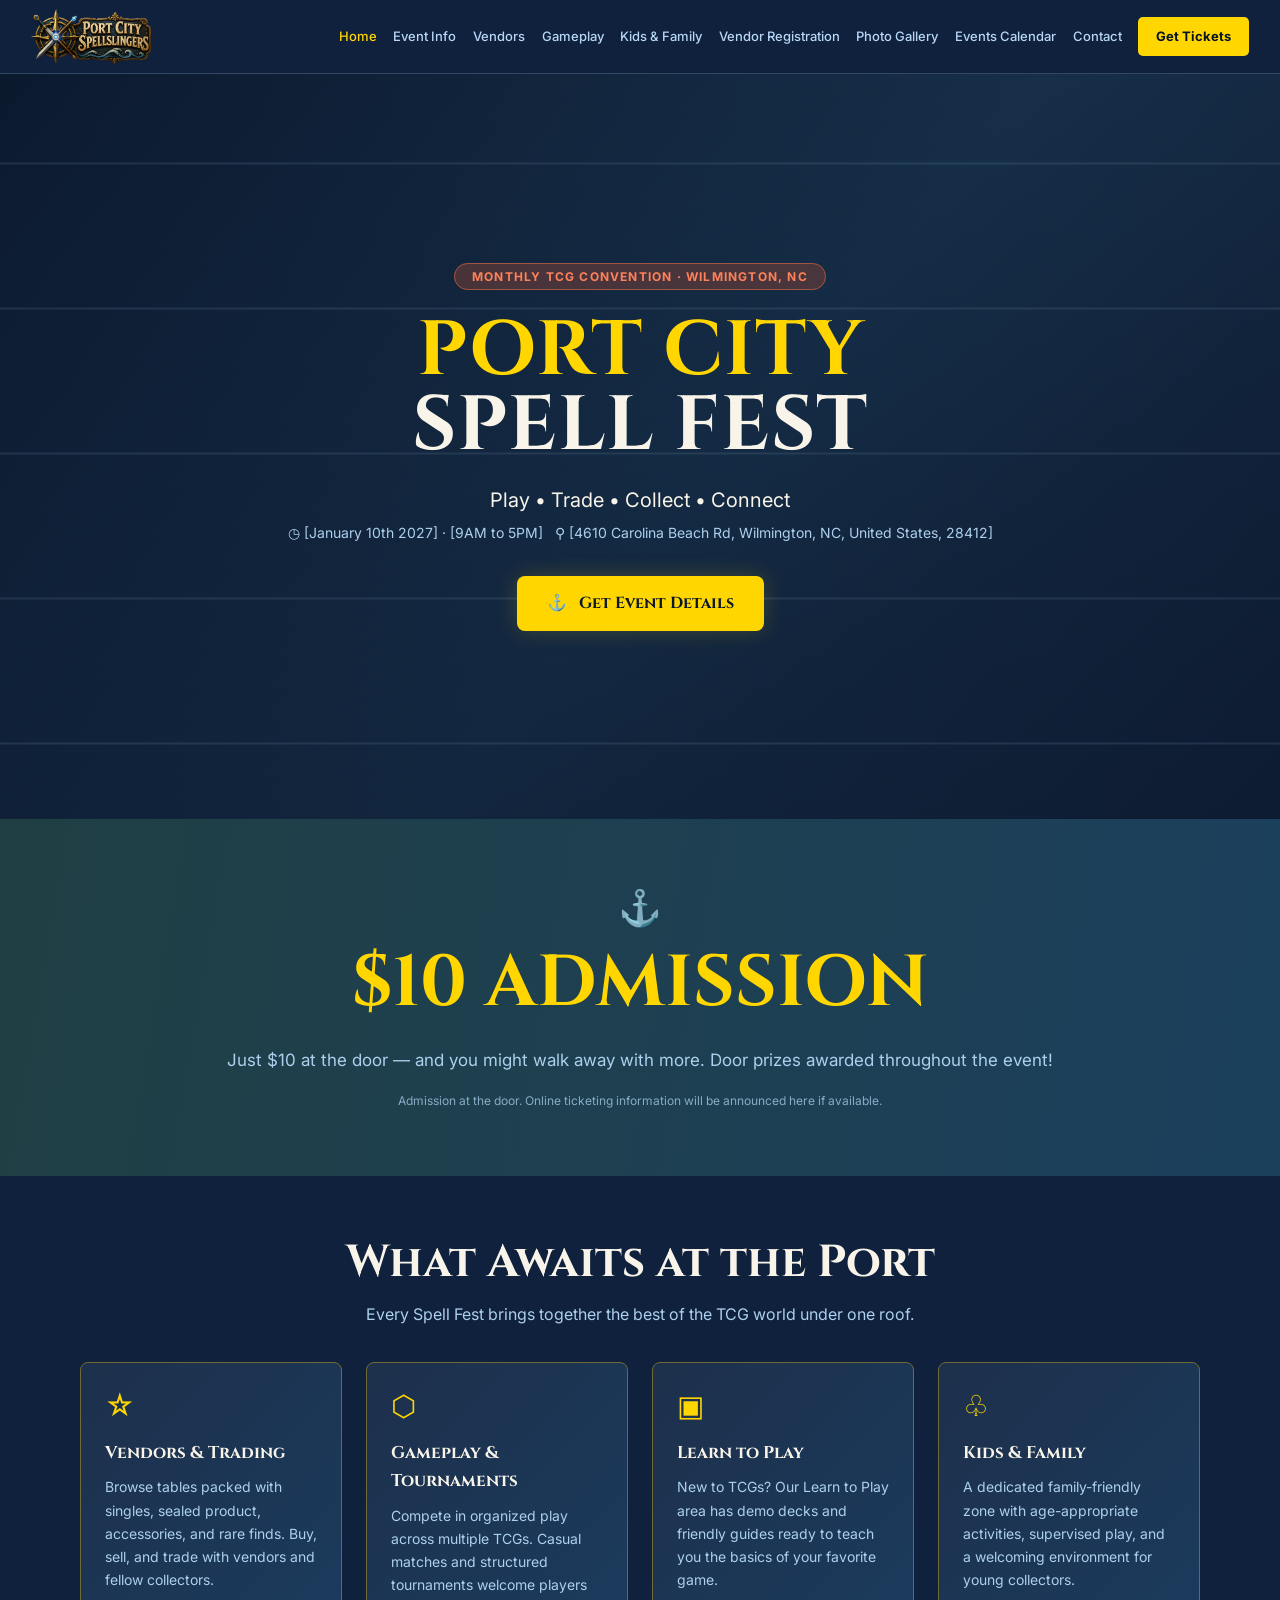
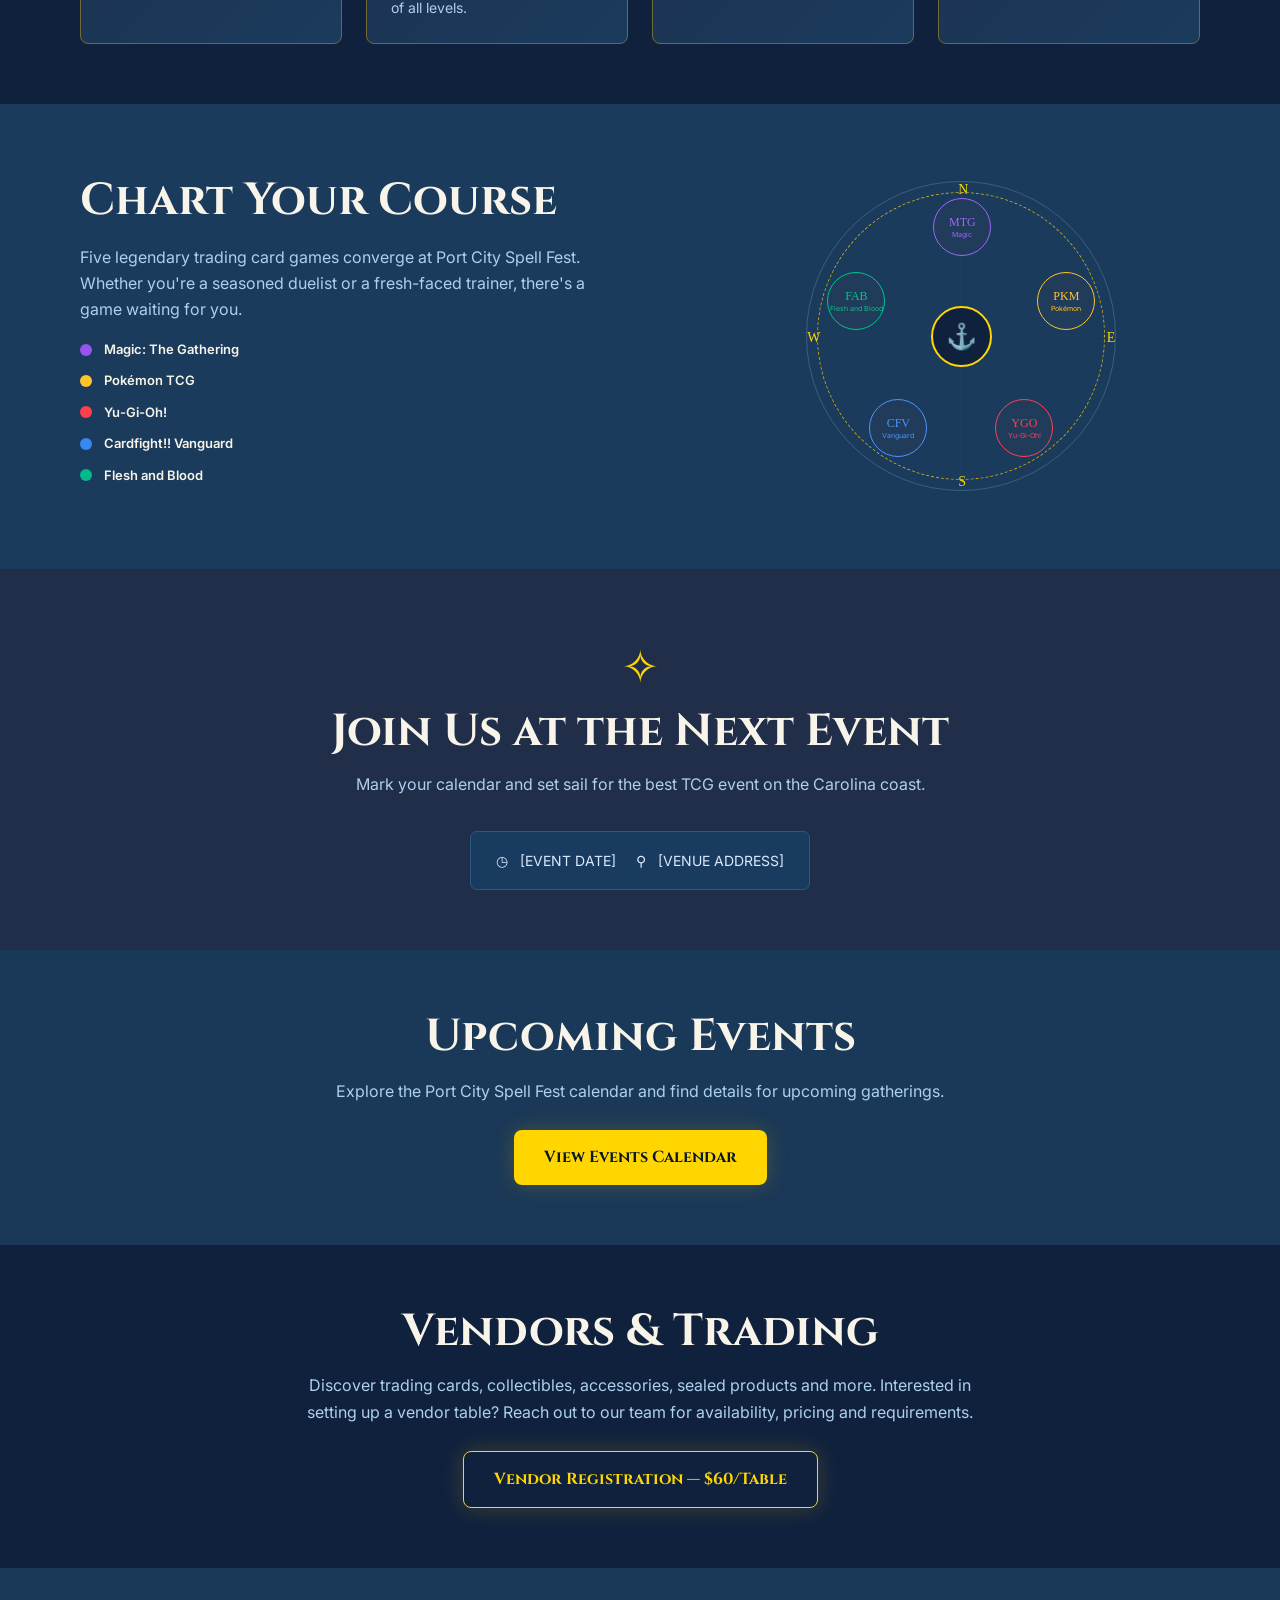
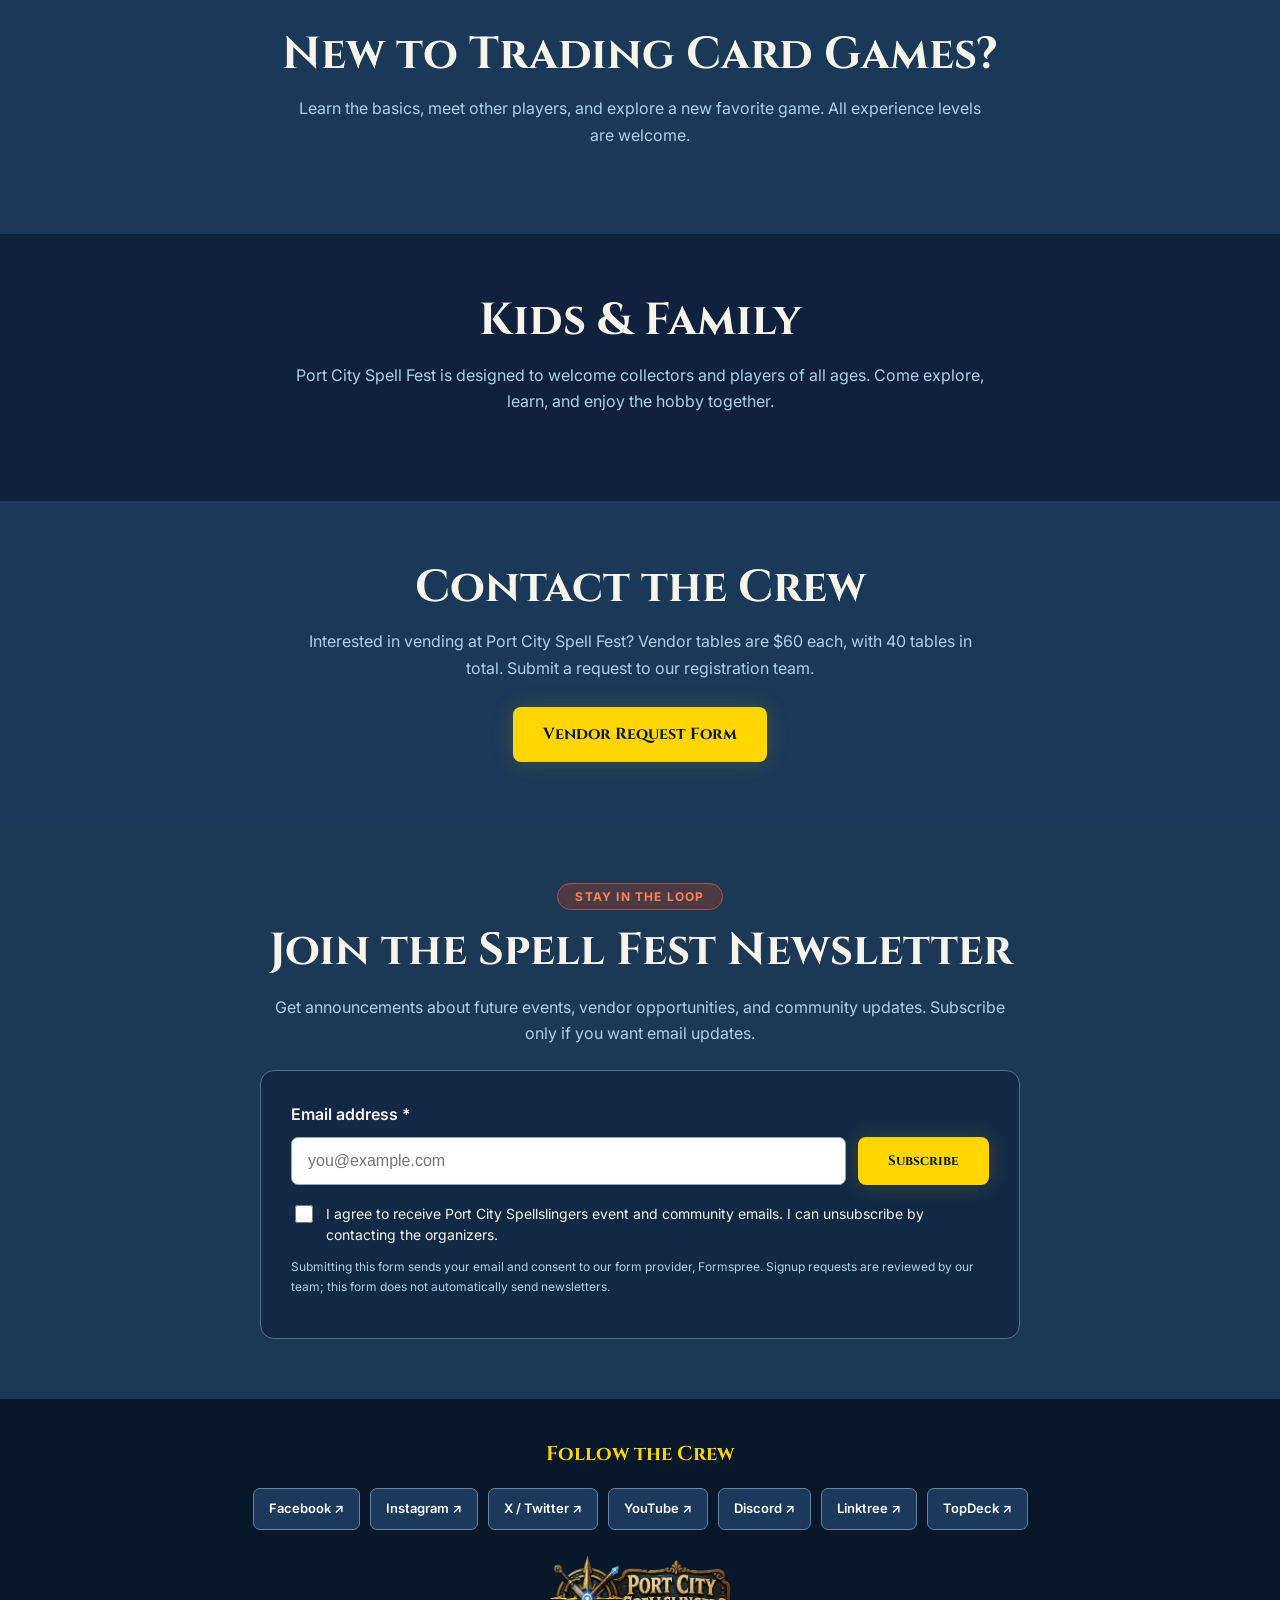
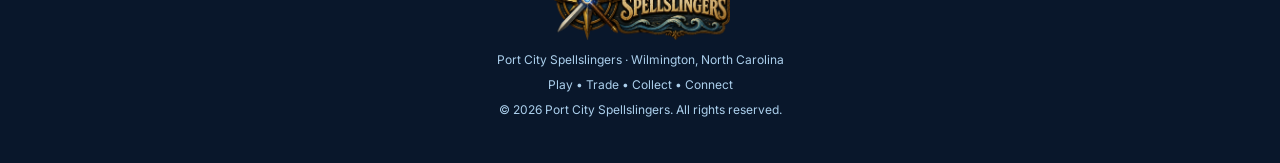
==== commit 8eb80090: "Add files via upload" ====
--- a/index.html
+++ b/index.html
@@ -5,7 +5,7 @@
 <body><a class="skip" href="#main">Skip to content</a>
 <header class="site-header"><a class="brand" href="#home" aria-label="Port City Spellslingers home"><img src="logo.png" alt="Port City Spellslingers"></a>
 <button class="menu-toggle" aria-label="Toggle navigation" aria-expanded="false">☰</button>
-<nav class="nav" aria-label="Main navigation"><a href="#home">Home</a><a href="#event">Event Info</a><a href="#vendors">Vendors</a><a href="#gameplay">Gameplay</a><a href="#family">Kids & Family</a><a href="vendors.html">Vendor Registration</a><a href="events.html">Events Calendar</a><a href="#contact">Contact</a><a class="nav-ticket" href="#tickets">Get Tickets</a></nav></header>
+<nav class="nav" aria-label="Main navigation"><a href="#home">Home</a><a href="#event">Event Info</a><a href="#vendors">Vendors</a><a href="#gameplay">Gameplay</a><a href="#family">Kids & Family</a><a href="vendors.html">Vendor Registration</a><a href="gallery.html">Photo Gallery</a><a href="events.html">Events Calendar</a><a href="#contact">Contact</a><a class="nav-ticket" href="#tickets">Get Tickets</a></nav></header>
 <main id="main"><section class="hero" id="home"><div class="hero-inner"><span class="eyebrow">MONTHLY TCG CONVENTION · WILMINGTON, NC</span><h1><span>PORT CITY</span><br>SPELL FEST</h1><p class="tagline">Play • Trade • Collect • Connect</p><p class="event-meta">◷ <span data-date>[January 10th 2027]</span> · <span data-time>[9AM to 5PM]</span> &nbsp; ⚲ <span data-venue>[4610 Carolina Beach Rd, Wilmington, NC, United States, 28412]</span></p><a class="btn" href="#event">⚓ &nbsp; Get Event Details</a></div></section>
 <section class="admission" id="tickets"><div class="anchor">⚓</div><h2>$10 ADMISSION</h2><p>Just $10 at the door — and you might walk away with more. Door prizes awarded throughout the event!</p><p class="ticket-note">Admission at the door. Online ticketing information will be announced here if available.</p></section>
 <section class="features section" id="event"><h2>What Awaits at the Port</h2><p class="section-sub">Every Spell Fest brings together the best of the TCG world under one roof.</p><div class="feature-grid">
@@ -19,6 +19,6 @@
 <section class="section detail-section alt" id="calendar-promo"><h2>Upcoming Events</h2><p>Explore the Port City Spell Fest calendar and find details for upcoming gatherings.</p><a class="btn" href="events.html">View Events Calendar</a></section><section class="section detail-section" id="vendors"><h2>Vendors & Trading</h2><p>Discover trading cards, collectibles, accessories, sealed products and more. Interested in setting up a vendor table? Reach out to our team for availability, pricing and requirements.</p><a class="btn btn-outline" href="vendors.html">Vendor Registration — $60/Table</a></section>
 <section class="section detail-section alt" id="learn"><h2>New to Trading Card Games?</h2><p>Learn the basics, meet other players, and explore a new favorite game. All experience levels are welcome.</p></section>
 <section class="section detail-section" id="family"><h2>Kids & Family</h2><p>Port City Spell Fest is designed to welcome collectors and players of all ages. Come explore, learn, and enjoy the hobby together.</p></section>
-<section class="section detail-section alt" id="contact"><h2>Contact the Crew</h2><p>Interested in vending at Port City Spell Fest? Vendor tables are $60 each, with 40 tables in total. Submit a request to our registration team.</p><a class="btn" href="vendors.html">Vendor Request Form</a></section></main>
+<section class="section detail-section alt" id="contact"><h2>Contact the Crew</h2><p>Interested in vending at Port City Spell Fest? Vendor tables are $60 each, with 40 tables in total. Submit a request to our registration team.</p><a class="btn" href="vendors.html">Vendor Request Form</a></section><section class="newsletter-section section" id="newsletter"><div class="newsletter-inner"><span class="eyebrow">STAY IN THE LOOP</span><h2>Join the Spell Fest Newsletter</h2><p>Get announcements about future events, vendor opportunities, and community updates. Subscribe only if you want email updates.</p><form class="newsletter-form" action="https://formspree.io/f/xkjokvgj" method="POST"><input type="hidden" name="_subject" value="Spell Fest Newsletter Signup"><label for="newsletter-email">Email address *</label><div class="newsletter-input-row"><input id="newsletter-email" name="email" type="email" placeholder="you@example.com" autocomplete="email" required maxlength="254"><button type="submit" class="btn">Subscribe</button></div><label class="newsletter-consent"><input type="checkbox" name="newsletter_consent" value="yes" required> I agree to receive Port City Spellslingers event and community emails. I can unsubscribe by contacting the organizers.</label><p class="small">Submitting this form sends your email and consent to our form provider, Formspree. Signup requests are reviewed by our team; this form does not automatically send newsletters.</p></form></div></section></main>
 <footer><h2 class="footer-heading">Follow the Crew</h2><div class="social-links" aria-label="Port City Spellslingers links"><a href="https://www.facebook.com/profile.php?id=61595394650146" target="_blank" rel="noopener noreferrer">Facebook <span aria-hidden="true">↗</span></a><a href="https://www.instagram.com/dumpster_druid_nc/" target="_blank" rel="noopener noreferrer">Instagram <span aria-hidden="true">↗</span></a><a href="https://x.com/Dumster_Druid" target="_blank" rel="noopener noreferrer">X / Twitter <span aria-hidden="true">↗</span></a><a href="https://www.youtube.com/channel/UCpzivxtAQwFt5ftOGMWrzng" target="_blank" rel="noopener noreferrer">YouTube <span aria-hidden="true">↗</span></a><a href="https://discord.gg/psd69Wqu?event=1560104508724482068" target="_blank" rel="noopener noreferrer">Discord <span aria-hidden="true">↗</span></a><a href="https://linktr.ee/gary.l.goodman" target="_blank" rel="noopener noreferrer">Linktree <span aria-hidden="true">↗</span></a><a href="https://topdeck.gg/convention/sellfest-of-wilmington-nc" target="_blank" rel="noopener noreferrer">TopDeck <span aria-hidden="true">↗</span></a></div><img src="logo.png" alt="" loading="lazy"><p>Port City Spellslingers · Wilmington, North Carolina</p><p>Play • Trade • Collect • Connect</p><p>© <span id="year"></span> Port City Spellslingers. All rights reserved.</p></footer>
 <script src="script.js"></script></body></html>
--- a/style.css
+++ b/style.css
@@ -21,3 +21,6 @@
 
 /* Events calendar and social links — v1.3 */
 .nav{gap:clamp(9px,1.3vw,22px)}.nav a{white-space:nowrap}.footer-heading{font-family:Cinzel,Georgia,serif;font-size:20px;color:#ffd600;margin:0 0 14px}.social-links{display:flex;justify-content:center;flex-wrap:wrap;gap:10px;max-width:1050px;margin:18px auto 26px}.social-links a{border:1px solid #6683a1;background:#1b395a;border-radius:7px;padding:9px 15px;text-decoration:none;color:#fff;font-size:13px;font-weight:600}.social-links a:hover,.social-links a:focus{border-color:#ffd600;color:#ffd600}.events-hero{text-align:center;background:linear-gradient(130deg,#0c1c34,#214263);padding-top:90px;padding-bottom:60px}.events-hero h1{font:700 clamp(34px,5vw,62px) Cinzel,Georgia,serif;color:#ffd600;margin:18px 0}.events-hero p{max-width:650px;margin:auto;color:#acd0ed}.events-main{display:grid;grid-template-columns:minmax(0,1.6fr) minmax(270px,1fr);gap:28px;align-items:start}.calendar-shell,.event-detail{background:#1b395a;border:1px solid #557394;border-radius:12px;padding:clamp(14px,2vw,28px)}.calendar-toolbar{display:flex;justify-content:space-between;align-items:center;gap:12px;margin-bottom:20px}.calendar-toolbar h2{font-size:clamp(21px,2.5vw,31px);margin:0;text-align:center}.calendar-toolbar button{background:#10213d;border:1px solid #6683a1;border-radius:7px;color:#ffd600;padding:10px 15px;cursor:pointer;font-size:19px}.calendar-weekdays,.calendar-grid{display:grid;grid-template-columns:repeat(7,minmax(0,1fr));gap:6px}.calendar-weekdays{text-align:center;font-size:12px;color:#acd0ed;font-weight:700;margin-bottom:8px}.cal-day,.cal-empty{min-height:78px;min-width:0;padding:9px 5px;border:1px solid #416080;border-radius:7px;background:#10213d;color:#f8f4e9;text-align:left}.cal-day strong{display:block;font-size:15px}.cal-day small{display:block;font-size:10px;line-height:1.3;margin-top:5px;overflow-wrap:anywhere}.cal-day.has-event{background:#51471e;border:2px solid #ffd600;color:#fff;cursor:pointer}.cal-day.has-event:hover,.cal-day.has-event:focus{outline:2px solid #fff;outline-offset:2px}.calendar-hint{font-size:12px;color:#acd0ed;margin:15px 0 0}.event-detail h2{font-size:25px;margin:0 0 18px}.event-detail h3{font:700 22px Cinzel,Georgia,serif;color:#ffd600}.event-detail p{color:#d9eaff}.event-actions,.events-external{display:flex;gap:12px;flex-wrap:wrap;justify-content:center;margin-top:20px}.event-actions .btn,.events-external .btn{font-size:13px;padding:10px 14px}.event-detail .event-actions{justify-content:flex-start}@media(max-width:950px){.events-main{grid-template-columns:1fr}.nav{gap:9px}.nav a{font-size:11px}}@media(max-width:650px){.calendar-shell,.event-detail{padding:12px}.calendar-weekdays,.calendar-grid{gap:3px}.cal-day,.cal-empty{min-height:64px;padding:5px 3px}.cal-day strong{font-size:12px}.cal-day small{font-size:8px}.events-hero{padding-top:65px}.social-links a{font-size:12px}}
+
+/* v1.4 additions */
+.availability-section{text-align:center;background:#172e4b}.availability-section h2{color:var(--gold)}.availability-panel{max-width:720px;margin:22px auto 0;padding:28px;background:#1d3b5c;border:1px solid #55708e;border-radius:14px}.availability-metric{display:flex;flex-direction:column;gap:5px}.availability-metric strong{font-size:clamp(26px,4vw,42px);color:var(--gold)}.availability-metric span{color:var(--muted)}.availability-meter{height:18px;border-radius:99px;background:#0b1c33;overflow:hidden;margin:22px 0 12px}.availability-meter>div{height:100%;width:0;background:var(--gold);transition:width .3s}.newsletter-section{background:#1b3857;text-align:center}.newsletter-inner{max-width:760px;margin:auto}.newsletter-section h2{margin-top:16px}.newsletter-section p{color:var(--muted)}.newsletter-form{text-align:left;background:#112945;border:1px solid #55708e;padding:clamp(18px,4vw,30px);border-radius:14px;margin-top:24px}.newsletter-form>label{display:block;margin-bottom:9px;font-weight:600}.newsletter-input-row{display:flex;gap:12px}.newsletter-input-row input{min-width:0;flex:1;padding:14px 16px;border:1px solid #8ba8c7;border-radius:7px;font-size:16px}.newsletter-input-row button{cursor:pointer;border:0}.newsletter-form .newsletter-consent{display:flex;align-items:flex-start;gap:10px;font-size:14px;font-weight:400;line-height:1.5;margin-top:18px}.newsletter-consent input{width:18px;height:18px;flex:none;margin-top:2px}.newsletter-form .small{font-size:12px}.gallery-section{text-align:center}.gallery-grid{display:grid;grid-template-columns:repeat(auto-fit,minmax(min(100%,250px),1fr));gap:20px;text-align:left}.gallery-item{margin:0;border:1px solid #536c86;border-radius:12px;overflow:hidden;background:#1b395a}.gallery-item img{width:100%;height:230px;object-fit:cover;display:block}.gallery-item figcaption{padding:12px 16px}.gallery-empty{grid-column:1/-1;padding:60px 25px;background:#1b395a;border:1px dashed #7891aa;border-radius:12px;text-align:center;color:var(--muted)}@media(max-width:650px){.newsletter-input-row{flex-direction:column}.newsletter-input-row button{width:100%}}
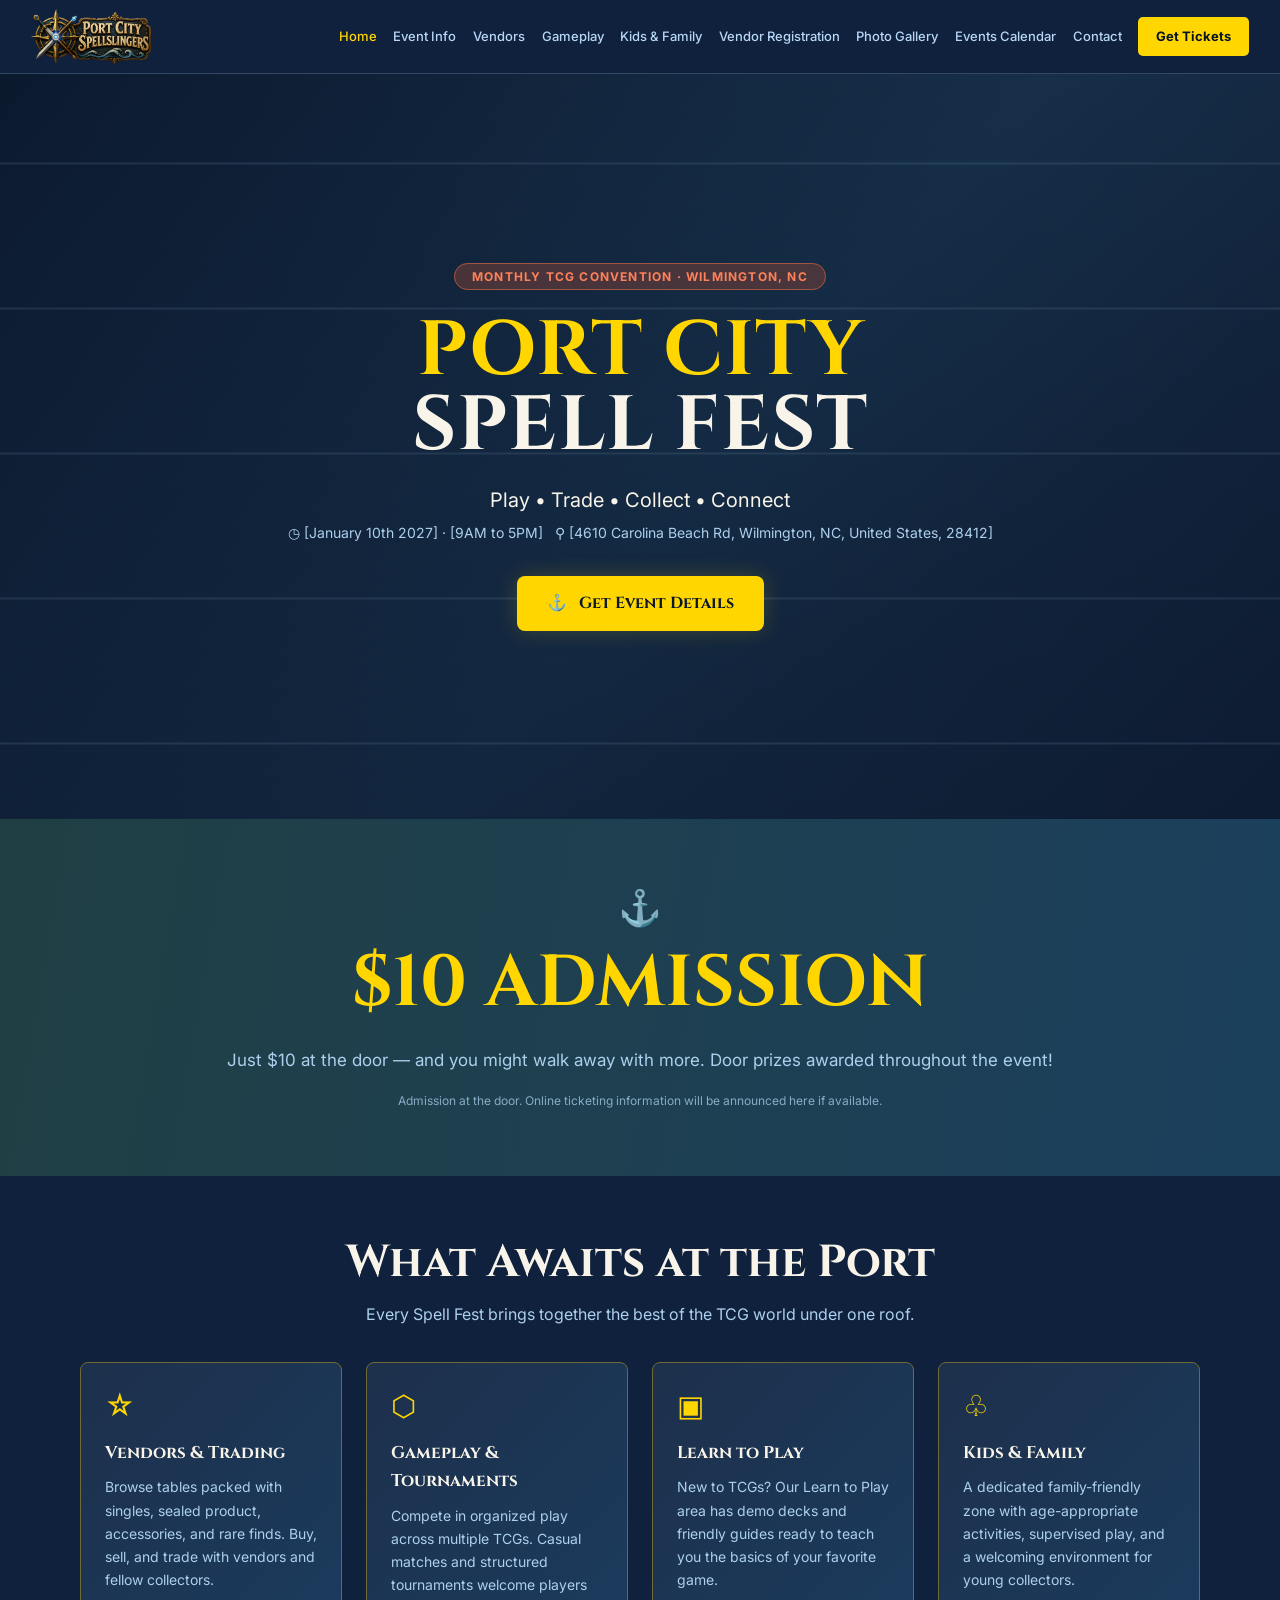
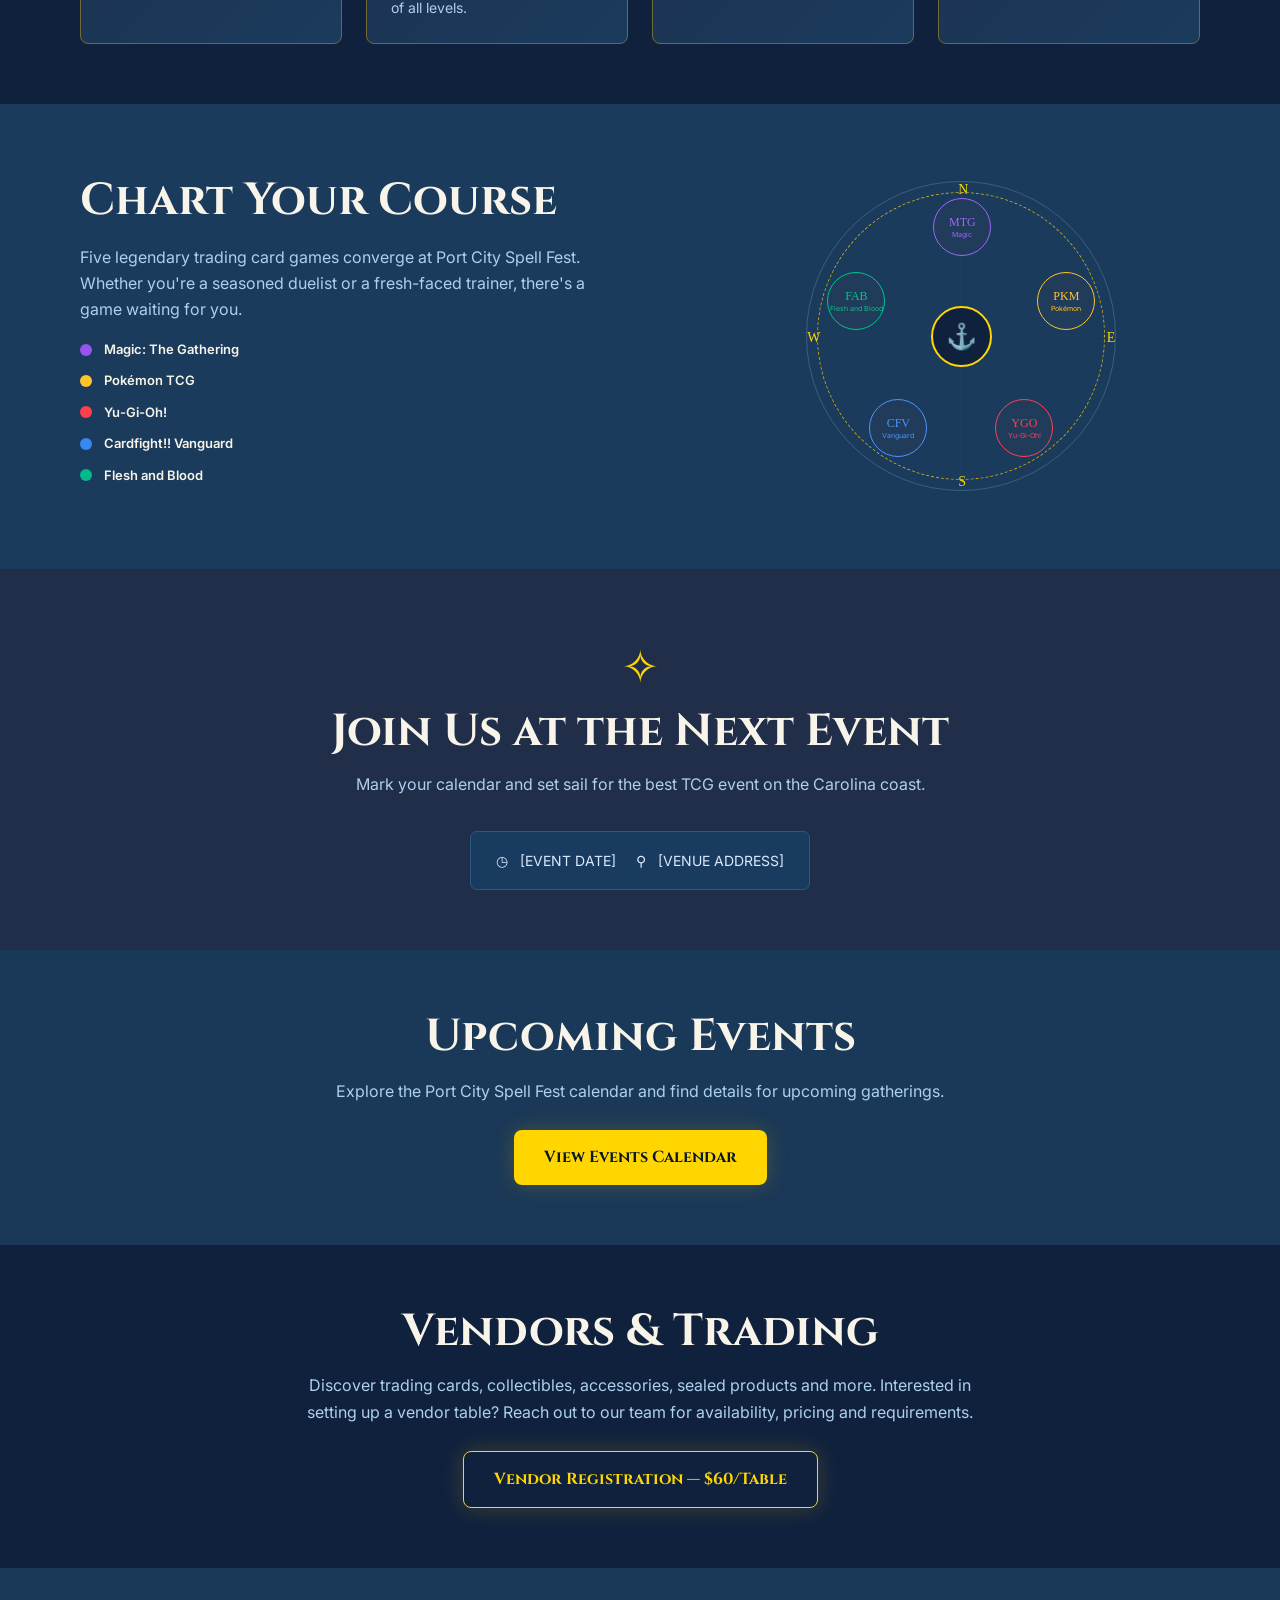
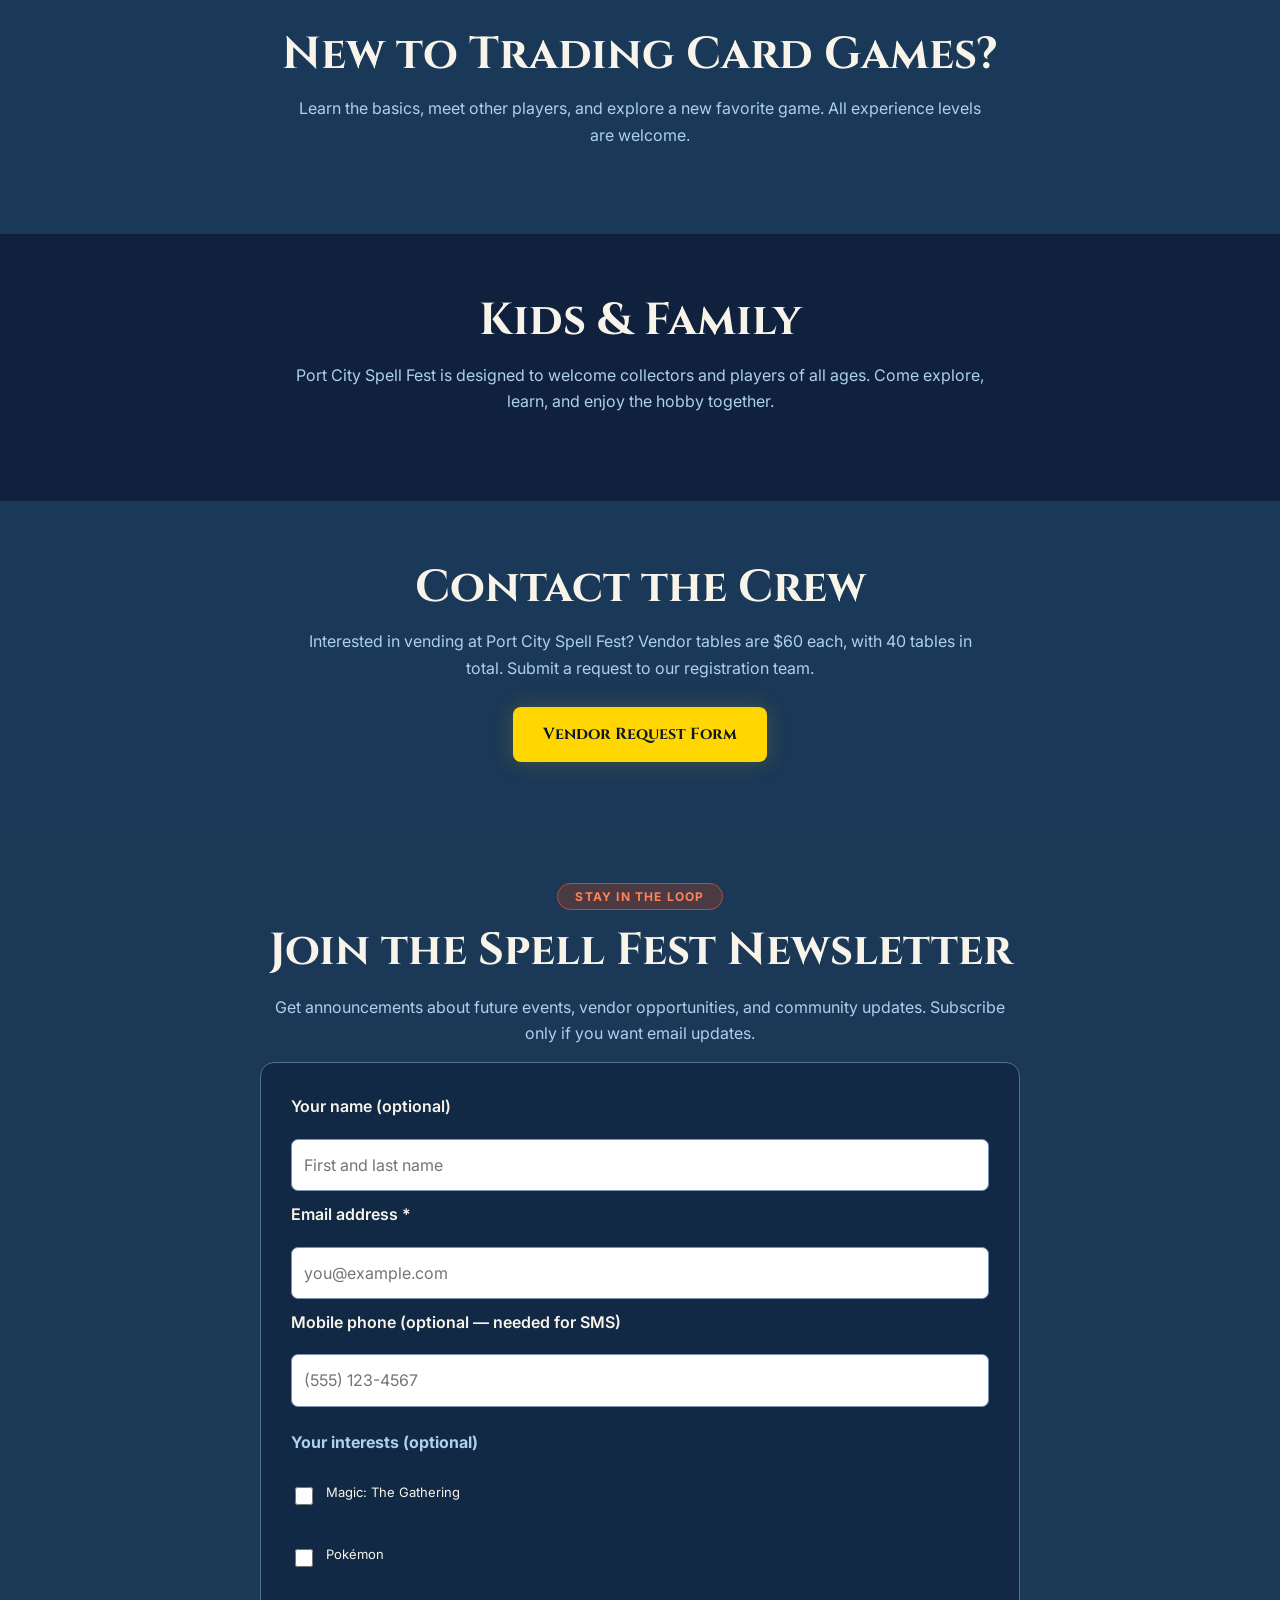
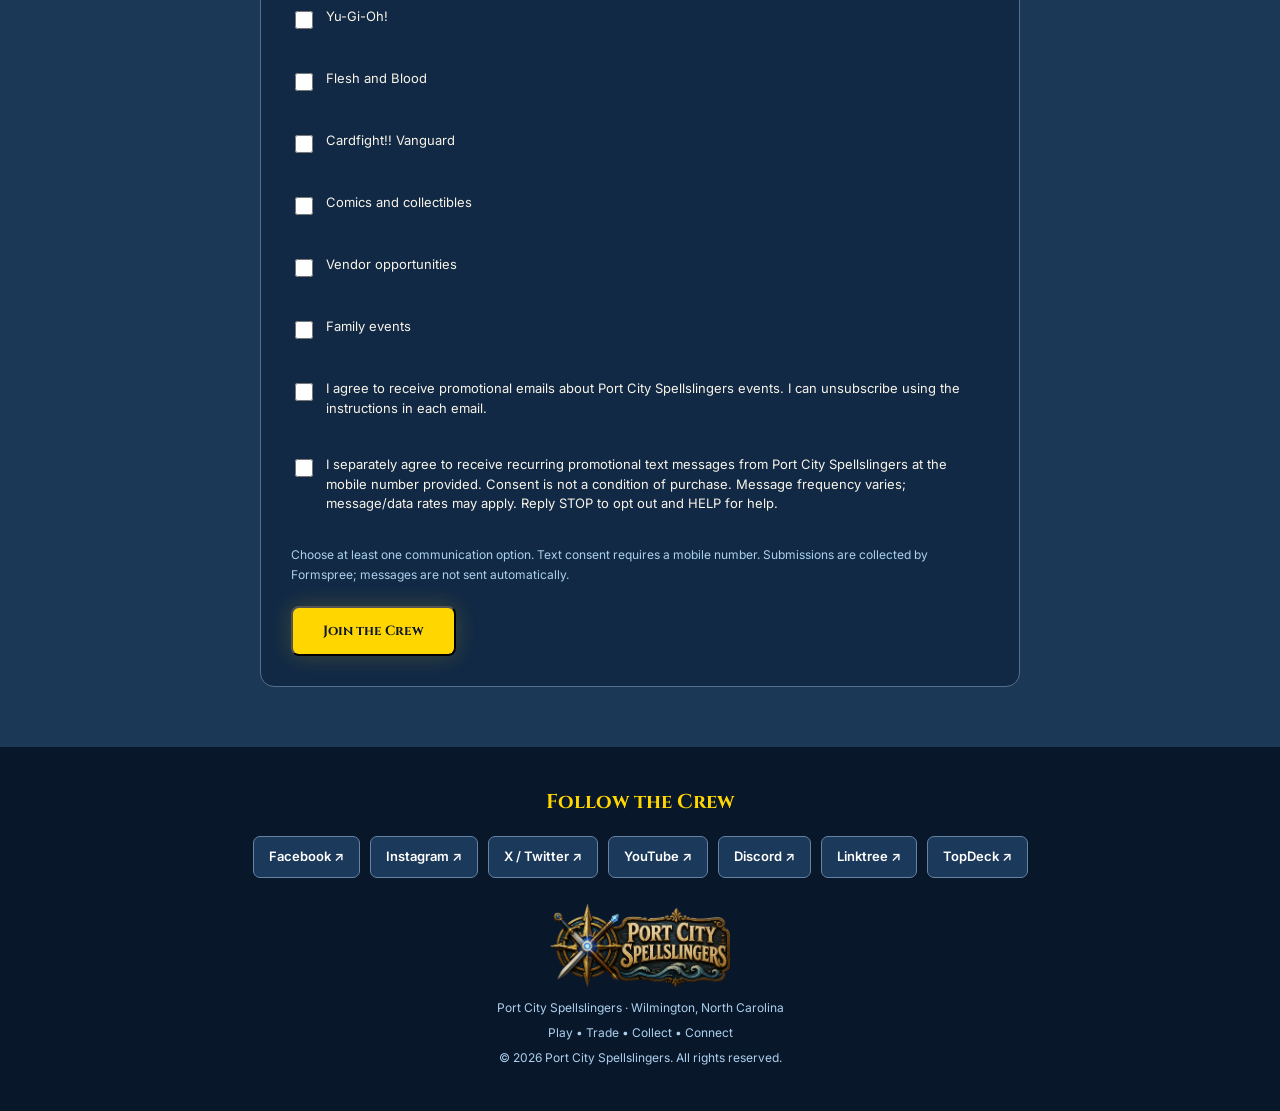
==== commit 206138ac: "Add files via upload" ====
--- a/index.html
+++ b/index.html
@@ -1,24 +1,25 @@
 <!DOCTYPE html>
-<html lang="en"><head><meta charset="UTF-8"><meta name="viewport" content="width=device-width,initial-scale=1">
-<meta name="theme-color" content="#10213d"><meta name="description" content="Port City Spell Fest — Wilmington, NC trading card game convention. Play, trade, collect and connect.">
-<title>Port City Spellslingers | Port City Spell Fest</title><link rel="icon" href="favicon.png"><link rel="stylesheet" href="style.css"></head>
+
+<html lang="en"><head><meta charset="utf-8"/><meta content="width=device-width,initial-scale=1" name="viewport"/>
+<meta content="#10213d" name="theme-color"/><meta content="Port City Spell Fest — Wilmington, NC trading card game convention. Play, trade, collect and connect." name="description"/>
+<title>Port City Spellslingers | Port City Spell Fest</title><link href="favicon.png" rel="icon"/><link href="style.css" rel="stylesheet"/></head>
 <body><a class="skip" href="#main">Skip to content</a>
-<header class="site-header"><a class="brand" href="#home" aria-label="Port City Spellslingers home"><img src="logo.png" alt="Port City Spellslingers"></a>
-<button class="menu-toggle" aria-label="Toggle navigation" aria-expanded="false">☰</button>
-<nav class="nav" aria-label="Main navigation"><a href="#home">Home</a><a href="#event">Event Info</a><a href="#vendors">Vendors</a><a href="#gameplay">Gameplay</a><a href="#family">Kids & Family</a><a href="vendors.html">Vendor Registration</a><a href="gallery.html">Photo Gallery</a><a href="events.html">Events Calendar</a><a href="#contact">Contact</a><a class="nav-ticket" href="#tickets">Get Tickets</a></nav></header>
-<main id="main"><section class="hero" id="home"><div class="hero-inner"><span class="eyebrow">MONTHLY TCG CONVENTION · WILMINGTON, NC</span><h1><span>PORT CITY</span><br>SPELL FEST</h1><p class="tagline">Play • Trade • Collect • Connect</p><p class="event-meta">◷ <span data-date>[January 10th 2027]</span> · <span data-time>[9AM to 5PM]</span> &nbsp; ⚲ <span data-venue>[4610 Carolina Beach Rd, Wilmington, NC, United States, 28412]</span></p><a class="btn" href="#event">⚓ &nbsp; Get Event Details</a></div></section>
+<header class="site-header"><a aria-label="Port City Spellslingers home" class="brand" href="#home"><img alt="Port City Spellslingers" src="logo.png"/></a>
+<button aria-expanded="false" aria-label="Toggle navigation" class="menu-toggle">☰</button>
+<nav aria-label="Main navigation" class="nav"><a href="#home">Home</a><a href="#event">Event Info</a><a href="#vendors">Vendors</a><a href="#gameplay">Gameplay</a><a href="#family">Kids &amp; Family</a><a href="vendors.html">Vendor Registration</a><a href="gallery.html">Photo Gallery</a><a href="events.html">Events Calendar</a><a href="#contact">Contact</a><a class="nav-ticket" href="#tickets">Get Tickets</a></nav></header>
+<main id="main"><section class="hero" id="home"><div class="hero-inner"><span class="eyebrow">MONTHLY TCG CONVENTION · WILMINGTON, NC</span><h1><span>PORT CITY</span><br/>SPELL FEST</h1><p class="tagline">Play • Trade • Collect • Connect</p><p class="event-meta">◷ <span data-date="">[January 10th 2027]</span> · <span data-time="">[9AM to 5PM]</span>   ⚲ <span data-venue="">[4610 Carolina Beach Rd, Wilmington, NC, United States, 28412]</span></p><a class="btn" href="#event">⚓   Get Event Details</a></div></section>
 <section class="admission" id="tickets"><div class="anchor">⚓</div><h2>$10 ADMISSION</h2><p>Just $10 at the door — and you might walk away with more. Door prizes awarded throughout the event!</p><p class="ticket-note">Admission at the door. Online ticketing information will be announced here if available.</p></section>
 <section class="features section" id="event"><h2>What Awaits at the Port</h2><p class="section-sub">Every Spell Fest brings together the best of the TCG world under one roof.</p><div class="feature-grid">
-<a class="feature" href="#vendors"><span class="feature-icon">☆</span><h3>Vendors & Trading</h3><p>Browse tables packed with singles, sealed product, accessories, and rare finds. Buy, sell, and trade with vendors and fellow collectors.</p></a>
-<a class="feature" href="#gameplay"><span class="feature-icon">⬡</span><h3>Gameplay & Tournaments</h3><p>Compete in organized play across multiple TCGs. Casual matches and structured tournaments welcome players of all levels.</p></a>
+<a class="feature" href="#vendors"><span class="feature-icon">☆</span><h3>Vendors &amp; Trading</h3><p>Browse tables packed with singles, sealed product, accessories, and rare finds. Buy, sell, and trade with vendors and fellow collectors.</p></a>
+<a class="feature" href="#gameplay"><span class="feature-icon">⬡</span><h3>Gameplay &amp; Tournaments</h3><p>Compete in organized play across multiple TCGs. Casual matches and structured tournaments welcome players of all levels.</p></a>
 <a class="feature" href="#learn"><span class="feature-icon">▣</span><h3>Learn to Play</h3><p>New to TCGs? Our Learn to Play area has demo decks and friendly guides ready to teach you the basics of your favorite game.</p></a>
-<a class="feature" href="#family"><span class="feature-icon">♧</span><h3>Kids & Family</h3><p>A dedicated family-friendly zone with age-appropriate activities, supervised play, and a welcoming environment for young collectors.</p></a></div></section>
+<a class="feature" href="#family"><span class="feature-icon">♧</span><h3>Kids &amp; Family</h3><p>A dedicated family-friendly zone with age-appropriate activities, supervised play, and a welcoming environment for young collectors.</p></a></div></section>
 <section class="course section" id="gameplay"><div class="course-copy"><h2>Chart Your Course</h2><p>Five legendary trading card games converge at Port City Spell Fest. Whether you're a seasoned duelist or a fresh-faced trainer, there's a game waiting for you.</p><ul class="games"><li><i class="purple"></i>Magic: The Gathering</li><li><i class="gold"></i>Pokémon TCG</li><li><i class="red"></i>Yu-Gi-Oh!</li><li><i class="blue"></i>Cardfight!! Vanguard</li><li><i class="green"></i>Flesh and Blood</li></ul></div>
-<div class="compass" aria-label="Featured games compass"><span class="north">N</span><span class="east">E</span><span class="south">S</span><span class="west">W</span><div class="ring"></div><div class="hub">⚓</div><div class="game-dot mtg">MTG<small>Magic</small></div><div class="game-dot pkm">PKM<small>Pokémon</small></div><div class="game-dot ygo">YGO<small>Yu-Gi-Oh!</small></div><div class="game-dot cfv">CFV<small>Vanguard</small></div><div class="game-dot fab">FAB<small>Flesh and Blood</small></div></div></section>
-<section class="next section"><div class="sparkle">✧</div><h2>Join Us at the Next Event</h2><p class="section-sub">Mark your calendar and set sail for the best TCG event on the Carolina coast.</p><div class="details"><span>◷ &nbsp; <span data-date>[EVENT DATE]</span></span><span>⚲ &nbsp; <span data-address>[VENUE ADDRESS]</span></span></div></section>
-<section class="section detail-section alt" id="calendar-promo"><h2>Upcoming Events</h2><p>Explore the Port City Spell Fest calendar and find details for upcoming gatherings.</p><a class="btn" href="events.html">View Events Calendar</a></section><section class="section detail-section" id="vendors"><h2>Vendors & Trading</h2><p>Discover trading cards, collectibles, accessories, sealed products and more. Interested in setting up a vendor table? Reach out to our team for availability, pricing and requirements.</p><a class="btn btn-outline" href="vendors.html">Vendor Registration — $60/Table</a></section>
+<div aria-label="Featured games compass" class="compass"><span class="north">N</span><span class="east">E</span><span class="south">S</span><span class="west">W</span><div class="ring"></div><div class="hub">⚓</div><div class="game-dot mtg">MTG<small>Magic</small></div><div class="game-dot pkm">PKM<small>Pokémon</small></div><div class="game-dot ygo">YGO<small>Yu-Gi-Oh!</small></div><div class="game-dot cfv">CFV<small>Vanguard</small></div><div class="game-dot fab">FAB<small>Flesh and Blood</small></div></div></section>
+<section class="next section"><div class="sparkle">✧</div><h2>Join Us at the Next Event</h2><p class="section-sub">Mark your calendar and set sail for the best TCG event on the Carolina coast.</p><div class="details"><span>◷   <span data-date="">[EVENT DATE]</span></span><span>⚲   <span data-address="">[VENUE ADDRESS]</span></span></div></section>
+<section class="section detail-section alt" id="calendar-promo"><h2>Upcoming Events</h2><p>Explore the Port City Spell Fest calendar and find details for upcoming gatherings.</p><a class="btn" href="events.html">View Events Calendar</a></section><section class="section detail-section" id="vendors"><h2>Vendors &amp; Trading</h2><p>Discover trading cards, collectibles, accessories, sealed products and more. Interested in setting up a vendor table? Reach out to our team for availability, pricing and requirements.</p><a class="btn btn-outline" href="vendors.html">Vendor Registration — $60/Table</a></section>
 <section class="section detail-section alt" id="learn"><h2>New to Trading Card Games?</h2><p>Learn the basics, meet other players, and explore a new favorite game. All experience levels are welcome.</p></section>
-<section class="section detail-section" id="family"><h2>Kids & Family</h2><p>Port City Spell Fest is designed to welcome collectors and players of all ages. Come explore, learn, and enjoy the hobby together.</p></section>
-<section class="section detail-section alt" id="contact"><h2>Contact the Crew</h2><p>Interested in vending at Port City Spell Fest? Vendor tables are $60 each, with 40 tables in total. Submit a request to our registration team.</p><a class="btn" href="vendors.html">Vendor Request Form</a></section><section class="newsletter-section section" id="newsletter"><div class="newsletter-inner"><span class="eyebrow">STAY IN THE LOOP</span><h2>Join the Spell Fest Newsletter</h2><p>Get announcements about future events, vendor opportunities, and community updates. Subscribe only if you want email updates.</p><form class="newsletter-form" action="https://formspree.io/f/xkjokvgj" method="POST"><input type="hidden" name="_subject" value="Spell Fest Newsletter Signup"><label for="newsletter-email">Email address *</label><div class="newsletter-input-row"><input id="newsletter-email" name="email" type="email" placeholder="you@example.com" autocomplete="email" required maxlength="254"><button type="submit" class="btn">Subscribe</button></div><label class="newsletter-consent"><input type="checkbox" name="newsletter_consent" value="yes" required> I agree to receive Port City Spellslingers event and community emails. I can unsubscribe by contacting the organizers.</label><p class="small">Submitting this form sends your email and consent to our form provider, Formspree. Signup requests are reviewed by our team; this form does not automatically send newsletters.</p></form></div></section></main>
-<footer><h2 class="footer-heading">Follow the Crew</h2><div class="social-links" aria-label="Port City Spellslingers links"><a href="https://www.facebook.com/profile.php?id=61595394650146" target="_blank" rel="noopener noreferrer">Facebook <span aria-hidden="true">↗</span></a><a href="https://www.instagram.com/dumpster_druid_nc/" target="_blank" rel="noopener noreferrer">Instagram <span aria-hidden="true">↗</span></a><a href="https://x.com/Dumster_Druid" target="_blank" rel="noopener noreferrer">X / Twitter <span aria-hidden="true">↗</span></a><a href="https://www.youtube.com/channel/UCpzivxtAQwFt5ftOGMWrzng" target="_blank" rel="noopener noreferrer">YouTube <span aria-hidden="true">↗</span></a><a href="https://discord.gg/psd69Wqu?event=1560104508724482068" target="_blank" rel="noopener noreferrer">Discord <span aria-hidden="true">↗</span></a><a href="https://linktr.ee/gary.l.goodman" target="_blank" rel="noopener noreferrer">Linktree <span aria-hidden="true">↗</span></a><a href="https://topdeck.gg/convention/sellfest-of-wilmington-nc" target="_blank" rel="noopener noreferrer">TopDeck <span aria-hidden="true">↗</span></a></div><img src="logo.png" alt="" loading="lazy"><p>Port City Spellslingers · Wilmington, North Carolina</p><p>Play • Trade • Collect • Connect</p><p>© <span id="year"></span> Port City Spellslingers. All rights reserved.</p></footer>
-<script src="script.js"></script></body></html>+<section class="section detail-section" id="family"><h2>Kids &amp; Family</h2><p>Port City Spell Fest is designed to welcome collectors and players of all ages. Come explore, learn, and enjoy the hobby together.</p></section>
+<section class="section detail-section alt" id="contact"><h2>Contact the Crew</h2><p>Interested in vending at Port City Spell Fest? Vendor tables are <span data-vendor-price>$60</span> each, with <span data-table-capacity>40</span> tables in total. Submit a request to our registration team.</p><a class="btn" href="vendors.html">Vendor Request Form</a></section><section class="newsletter-section section" id="newsletter"><div class="newsletter-inner"><span class="eyebrow">STAY IN THE LOOP</span><h2>Join the Spell Fest Newsletter</h2><p>Get announcements about future events, vendor opportunities, and community updates. Subscribe only if you want email updates.</p><form action="https://formspree.io/f/xkjokvgj" class="newsletter-form" data-newsletter-v2="" method="POST"><input name="_subject" type="hidden" value="Spell Fest Newsletter Signup v2"/><label for="nl-name">Your name (optional)</label><input id="nl-name" name="name" placeholder="First and last name" type="text"/><label for="nl-email">Email address *</label><input autocomplete="email" id="nl-email" maxlength="254" name="email" placeholder="you@example.com" required="" type="email"/><label for="nl-phone">Mobile phone (optional — needed for SMS)</label><input autocomplete="tel" id="nl-phone" name="phone" placeholder="(555) 123-4567" type="tel"/><p class="newsletter-label">Your interests (optional)</p><label class="newsletter-consent"><input name="interests" type="checkbox" value="Magic: The Gathering"/> Magic: The Gathering</label><label class="newsletter-consent"><input name="interests" type="checkbox" value="Pokémon"/> Pokémon</label><label class="newsletter-consent"><input name="interests" type="checkbox" value="Yu-Gi-Oh!"/> Yu-Gi-Oh!</label><label class="newsletter-consent"><input name="interests" type="checkbox" value="Flesh and Blood"/> Flesh and Blood</label><label class="newsletter-consent"><input name="interests" type="checkbox" value="Cardfight!! Vanguard"/> Cardfight!! Vanguard</label><label class="newsletter-consent"><input name="interests" type="checkbox" value="Comics and collectibles"/> Comics and collectibles</label><label class="newsletter-consent"><input name="interests" type="checkbox" value="Vendor opportunities"/> Vendor opportunities</label><label class="newsletter-consent"><input name="interests" type="checkbox" value="Family events"/> Family events</label><label class="newsletter-consent"><input name="email_consent" type="checkbox" value="yes"/> I agree to receive promotional emails about Port City Spellslingers events. I can unsubscribe using the instructions in each email.</label><label class="newsletter-consent"><input name="sms_consent" type="checkbox" value="yes"/> I separately agree to receive recurring promotional text messages from Port City Spellslingers at the mobile number provided. Consent is not a condition of purchase. Message frequency varies; message/data rates may apply. Reply STOP to opt out and HELP for help.</label><p class="small">Choose at least one communication option. Text consent requires a mobile number. Submissions are collected by Formspree; messages are not sent automatically.</p><button class="btn" type="submit">Join the Crew</button></form></div></section></main>
+<footer><h2 class="footer-heading">Follow the Crew</h2><div aria-label="Port City Spellslingers links" class="social-links"><a href="https://www.facebook.com/profile.php?id=61595394650146" rel="noopener noreferrer" target="_blank">Facebook <span aria-hidden="true">↗</span></a><a href="https://www.instagram.com/dumpster_druid_nc/" rel="noopener noreferrer" target="_blank">Instagram <span aria-hidden="true">↗</span></a><a href="https://x.com/Dumster_Druid" rel="noopener noreferrer" target="_blank">X / Twitter <span aria-hidden="true">↗</span></a><a href="https://www.youtube.com/channel/UCpzivxtAQwFt5ftOGMWrzng" rel="noopener noreferrer" target="_blank">YouTube <span aria-hidden="true">↗</span></a><a href="https://discord.gg/psd69Wqu?event=1560104508724482068" rel="noopener noreferrer" target="_blank">Discord <span aria-hidden="true">↗</span></a><a href="https://linktr.ee/gary.l.goodman" rel="noopener noreferrer" target="_blank">Linktree <span aria-hidden="true">↗</span></a><a href="https://topdeck.gg/convention/sellfest-of-wilmington-nc" rel="noopener noreferrer" target="_blank">TopDeck <span aria-hidden="true">↗</span></a></div><img alt="" loading="lazy" src="logo.png"/><p>Port City Spellslingers · Wilmington, North Carolina</p><p>Play • Trade • Collect • Connect</p><p>© <span id="year"></span> Port City Spellslingers. All rights reserved.</p></footer>
+<script src="site-data.js"></script><script src="script.js"></script></body></html>
--- a/style.css
+++ b/style.css
@@ -24,3 +24,6 @@
 
 /* v1.4 additions */
 .availability-section{text-align:center;background:#172e4b}.availability-section h2{color:var(--gold)}.availability-panel{max-width:720px;margin:22px auto 0;padding:28px;background:#1d3b5c;border:1px solid #55708e;border-radius:14px}.availability-metric{display:flex;flex-direction:column;gap:5px}.availability-metric strong{font-size:clamp(26px,4vw,42px);color:var(--gold)}.availability-metric span{color:var(--muted)}.availability-meter{height:18px;border-radius:99px;background:#0b1c33;overflow:hidden;margin:22px 0 12px}.availability-meter>div{height:100%;width:0;background:var(--gold);transition:width .3s}.newsletter-section{background:#1b3857;text-align:center}.newsletter-inner{max-width:760px;margin:auto}.newsletter-section h2{margin-top:16px}.newsletter-section p{color:var(--muted)}.newsletter-form{text-align:left;background:#112945;border:1px solid #55708e;padding:clamp(18px,4vw,30px);border-radius:14px;margin-top:24px}.newsletter-form>label{display:block;margin-bottom:9px;font-weight:600}.newsletter-input-row{display:flex;gap:12px}.newsletter-input-row input{min-width:0;flex:1;padding:14px 16px;border:1px solid #8ba8c7;border-radius:7px;font-size:16px}.newsletter-input-row button{cursor:pointer;border:0}.newsletter-form .newsletter-consent{display:flex;align-items:flex-start;gap:10px;font-size:14px;font-weight:400;line-height:1.5;margin-top:18px}.newsletter-consent input{width:18px;height:18px;flex:none;margin-top:2px}.newsletter-form .small{font-size:12px}.gallery-section{text-align:center}.gallery-grid{display:grid;grid-template-columns:repeat(auto-fit,minmax(min(100%,250px),1fr));gap:20px;text-align:left}.gallery-item{margin:0;border:1px solid #536c86;border-radius:12px;overflow:hidden;background:#1b395a}.gallery-item img{width:100%;height:230px;object-fit:cover;display:block}.gallery-item figcaption{padding:12px 16px}.gallery-empty{grid-column:1/-1;padding:60px 25px;background:#1b395a;border:1px dashed #7891aa;border-radius:12px;text-align:center;color:var(--muted)}@media(max-width:650px){.newsletter-input-row{flex-direction:column}.newsletter-input-row button{width:100%}}
+
+/* v2.0 newsletter controls */
+.newsletter-form{max-width:760px;margin:0 auto;display:grid;gap:10px;text-align:left}.newsletter-form>input[type="text"],.newsletter-form>input[type="email"],.newsletter-form>input[type="tel"]{display:block;width:100%;min-height:44px;padding:12px;border:1px solid #7894b2;border-radius:7px;background:#fff;color:#14223a;font:inherit}.newsletter-form>.newsletter-consent{display:flex;align-items:flex-start;gap:10px;font-size:13px;line-height:1.5}.newsletter-form>.newsletter-consent input{flex:none;margin-top:4px;accent-color:#ffd600}.newsletter-form>.btn{justify-self:start;cursor:pointer}.newsletter-form>.newsletter-label{font-weight:700;margin:12px 0 0}.newsletter-form>label:not(.newsletter-consent){font-weight:600}
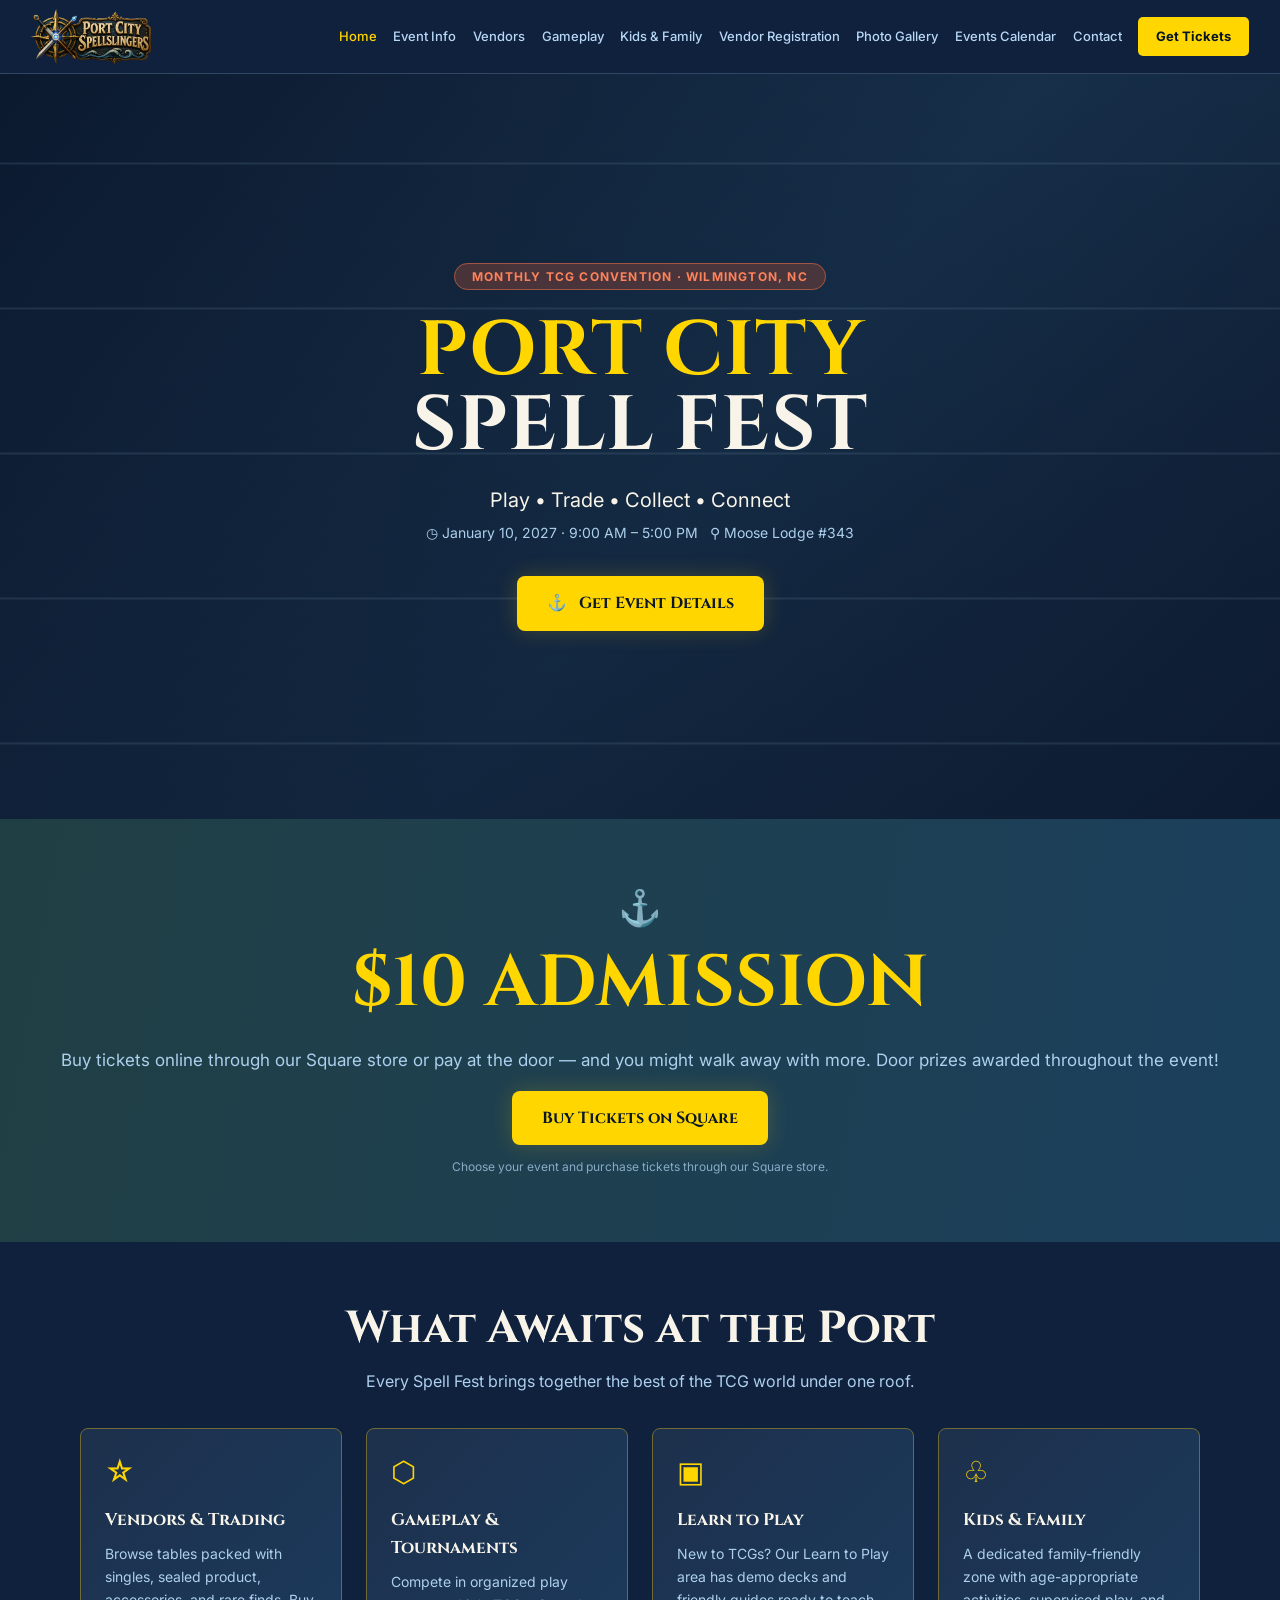
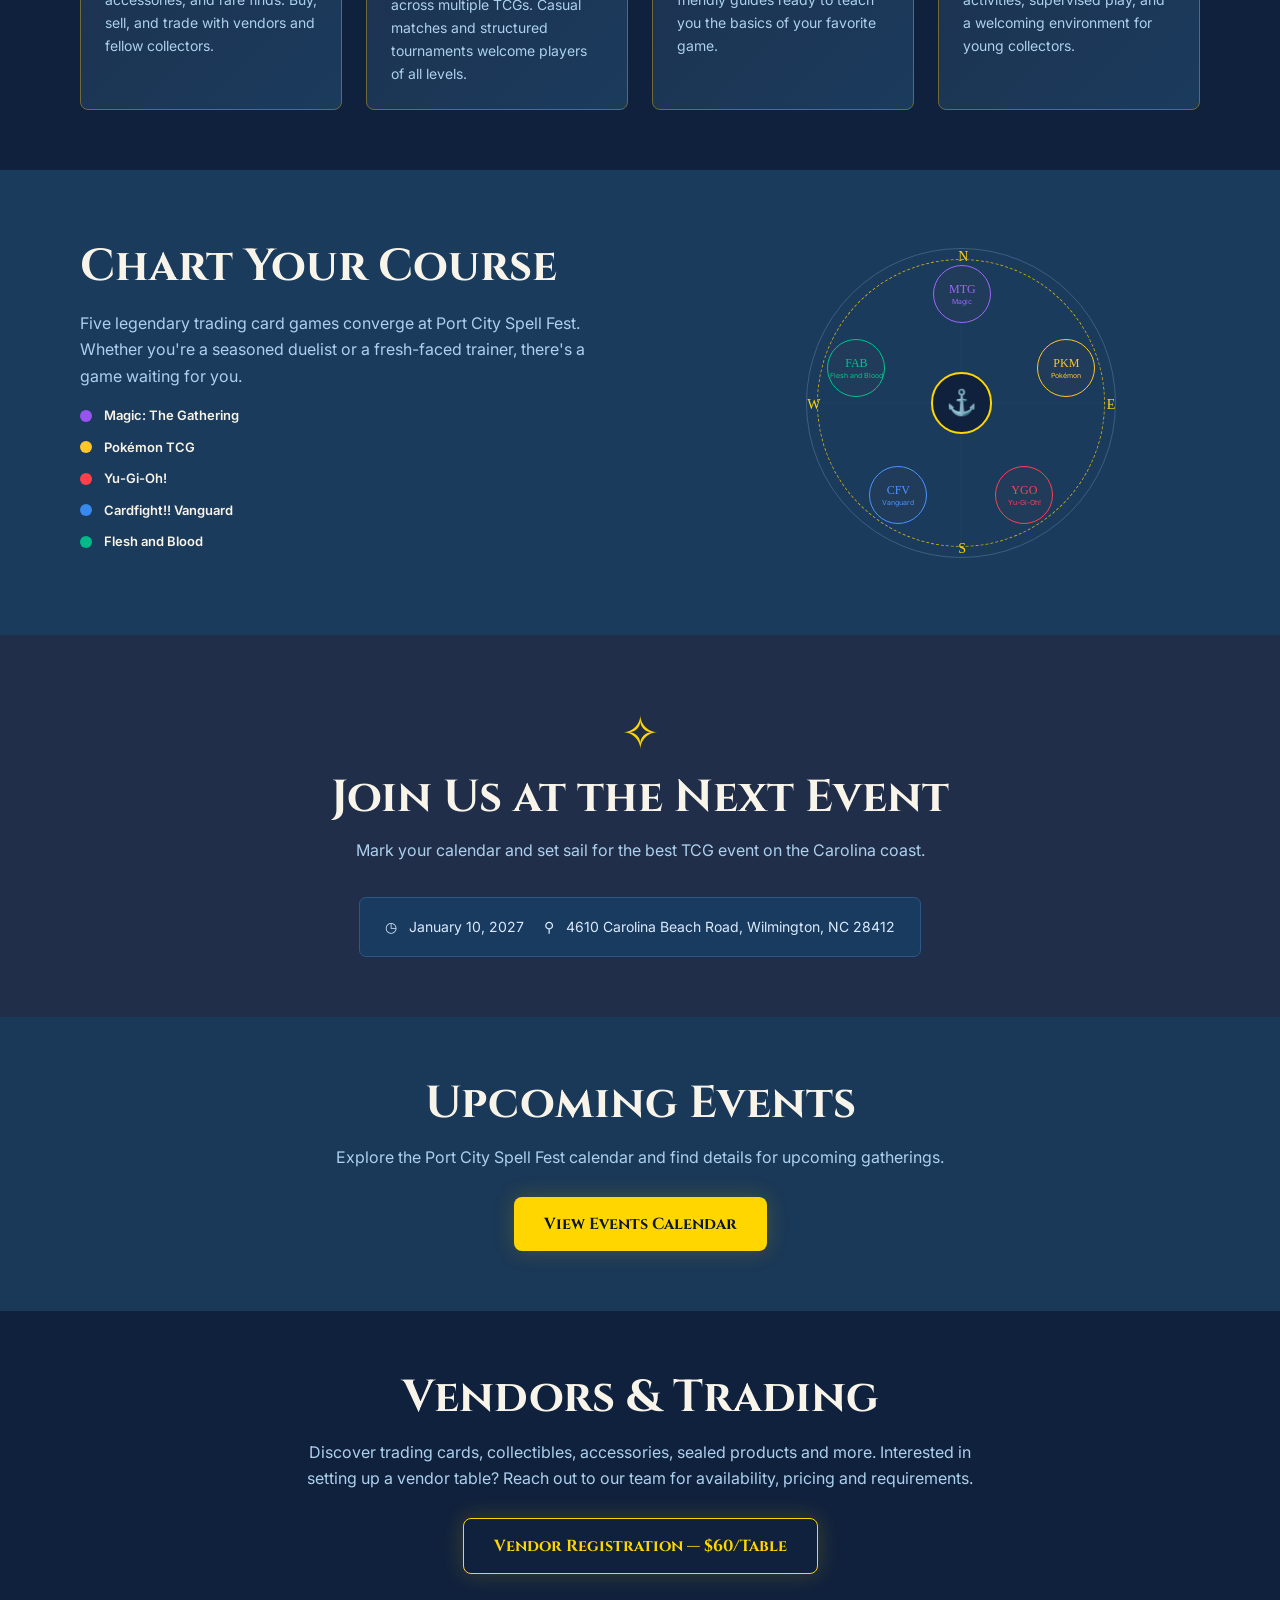
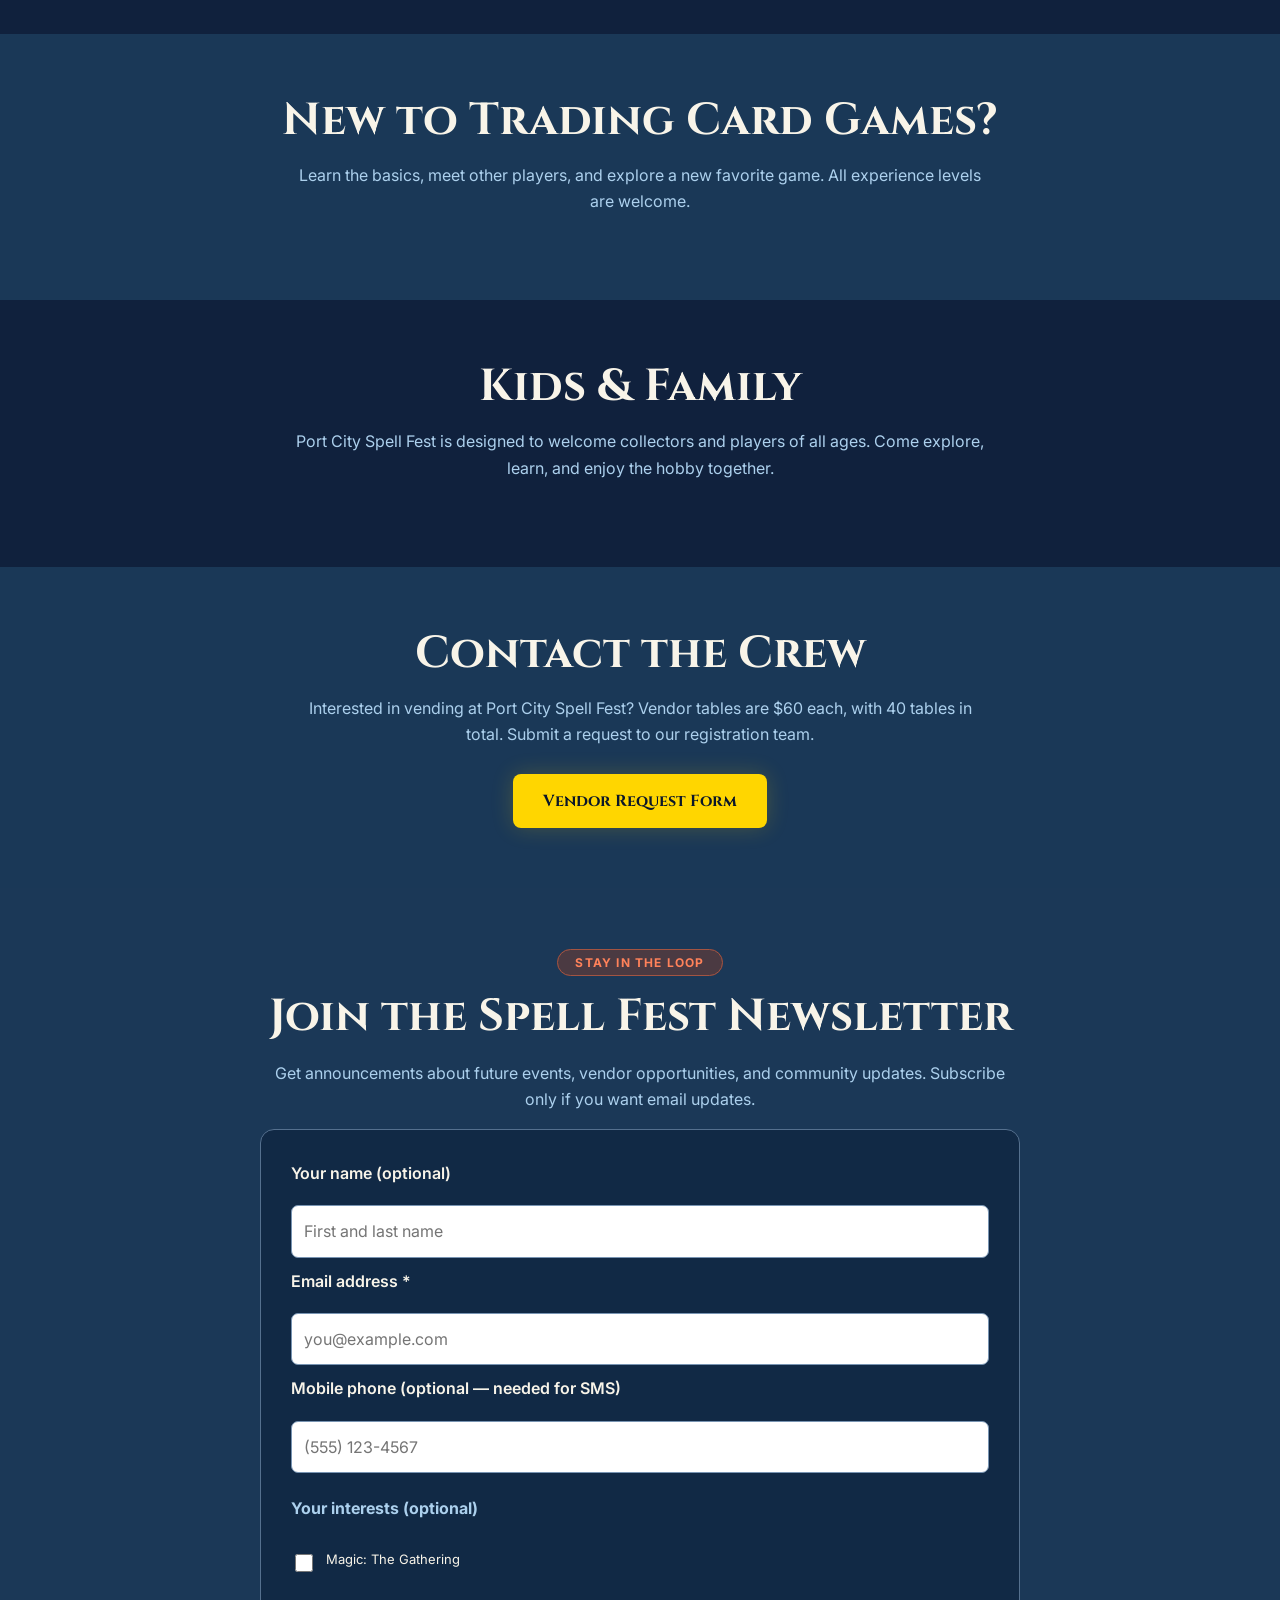
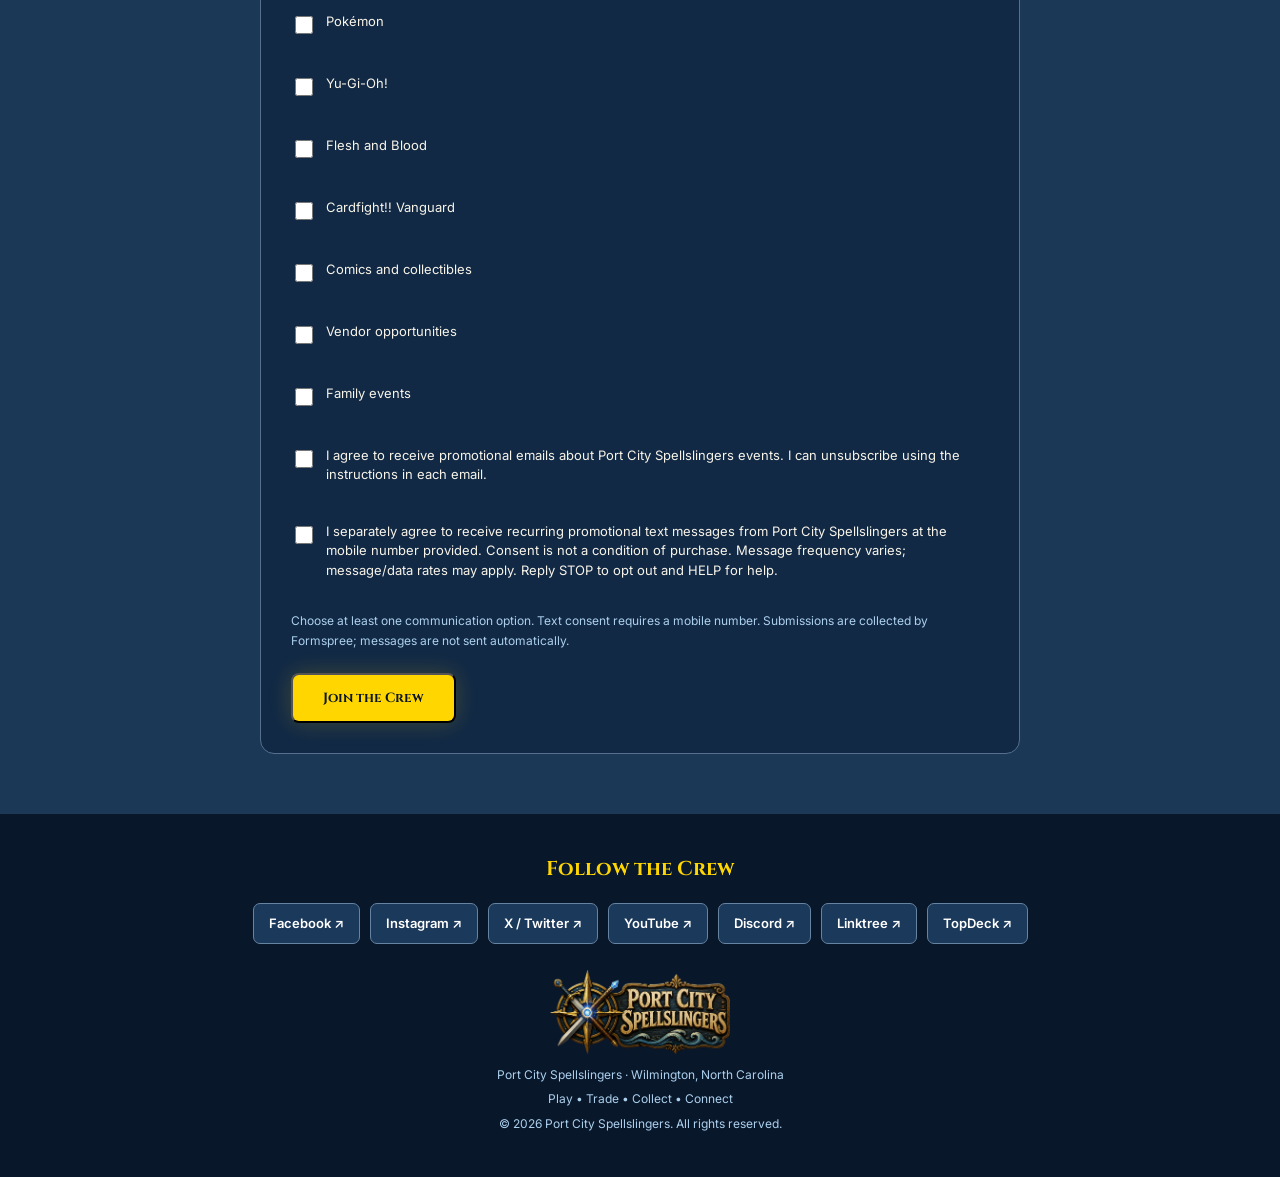
==== commit 3efdee7b: "Add files via upload" ====
--- a/index.html
+++ b/index.html
@@ -6,9 +6,9 @@
 <body><a class="skip" href="#main">Skip to content</a>
 <header class="site-header"><a aria-label="Port City Spellslingers home" class="brand" href="#home"><img alt="Port City Spellslingers" src="logo.png"/></a>
 <button aria-expanded="false" aria-label="Toggle navigation" class="menu-toggle">☰</button>
-<nav aria-label="Main navigation" class="nav"><a href="#home">Home</a><a href="#event">Event Info</a><a href="#vendors">Vendors</a><a href="#gameplay">Gameplay</a><a href="#family">Kids &amp; Family</a><a href="vendors.html">Vendor Registration</a><a href="gallery.html">Photo Gallery</a><a href="events.html">Events Calendar</a><a href="#contact">Contact</a><a class="nav-ticket" href="#tickets">Get Tickets</a></nav></header>
+<nav aria-label="Main navigation" class="nav"><a href="#home">Home</a><a href="#event">Event Info</a><a href="#vendors">Vendors</a><a href="#gameplay">Gameplay</a><a href="#family">Kids &amp; Family</a><a href="vendors.html">Vendor Registration</a><a href="gallery.html">Photo Gallery</a><a href="events.html">Events Calendar</a><a href="#contact">Contact</a><a class="nav-ticket" href="https://port-city-spellslingers.square.site/">Get Tickets</a></nav></header>
 <main id="main"><section class="hero" id="home"><div class="hero-inner"><span class="eyebrow">MONTHLY TCG CONVENTION · WILMINGTON, NC</span><h1><span>PORT CITY</span><br/>SPELL FEST</h1><p class="tagline">Play • Trade • Collect • Connect</p><p class="event-meta">◷ <span data-date="">[January 10th 2027]</span> · <span data-time="">[9AM to 5PM]</span>   ⚲ <span data-venue="">[4610 Carolina Beach Rd, Wilmington, NC, United States, 28412]</span></p><a class="btn" href="#event">⚓   Get Event Details</a></div></section>
-<section class="admission" id="tickets"><div class="anchor">⚓</div><h2>$10 ADMISSION</h2><p>Just $10 at the door — and you might walk away with more. Door prizes awarded throughout the event!</p><p class="ticket-note">Admission at the door. Online ticketing information will be announced here if available.</p></section>
+<section class="admission" id="tickets"><div class="anchor">⚓</div><h2><span data-admission-price>$10</span> ADMISSION</h2><p>Buy tickets online through our Square store or pay at the door — and you might walk away with more. Door prizes awarded throughout the event!</p><a class="btn" href="https://port-city-spellslingers.square.site/">Buy Tickets on Square</a><p class="ticket-note">Choose your event and purchase tickets through our Square store.</p></section>
 <section class="features section" id="event"><h2>What Awaits at the Port</h2><p class="section-sub">Every Spell Fest brings together the best of the TCG world under one roof.</p><div class="feature-grid">
 <a class="feature" href="#vendors"><span class="feature-icon">☆</span><h3>Vendors &amp; Trading</h3><p>Browse tables packed with singles, sealed product, accessories, and rare finds. Buy, sell, and trade with vendors and fellow collectors.</p></a>
 <a class="feature" href="#gameplay"><span class="feature-icon">⬡</span><h3>Gameplay &amp; Tournaments</h3><p>Compete in organized play across multiple TCGs. Casual matches and structured tournaments welcome players of all levels.</p></a>
